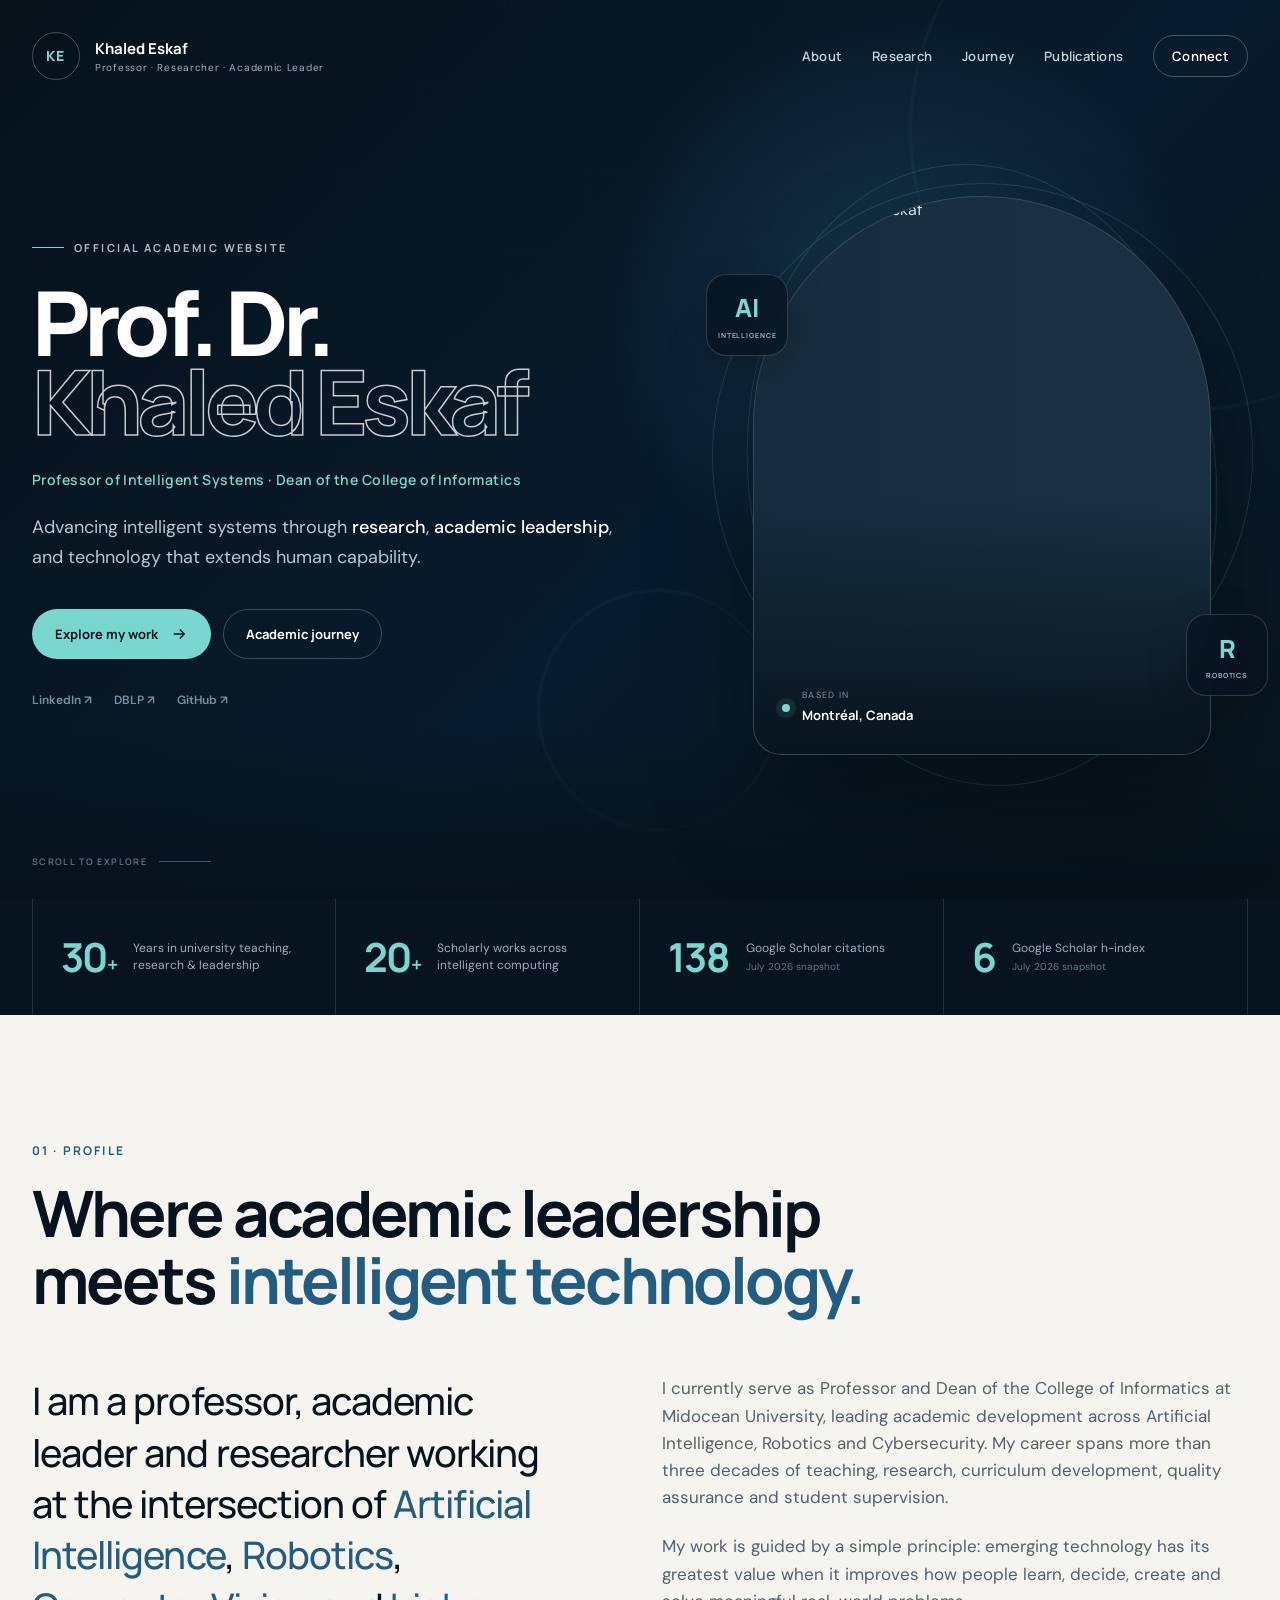
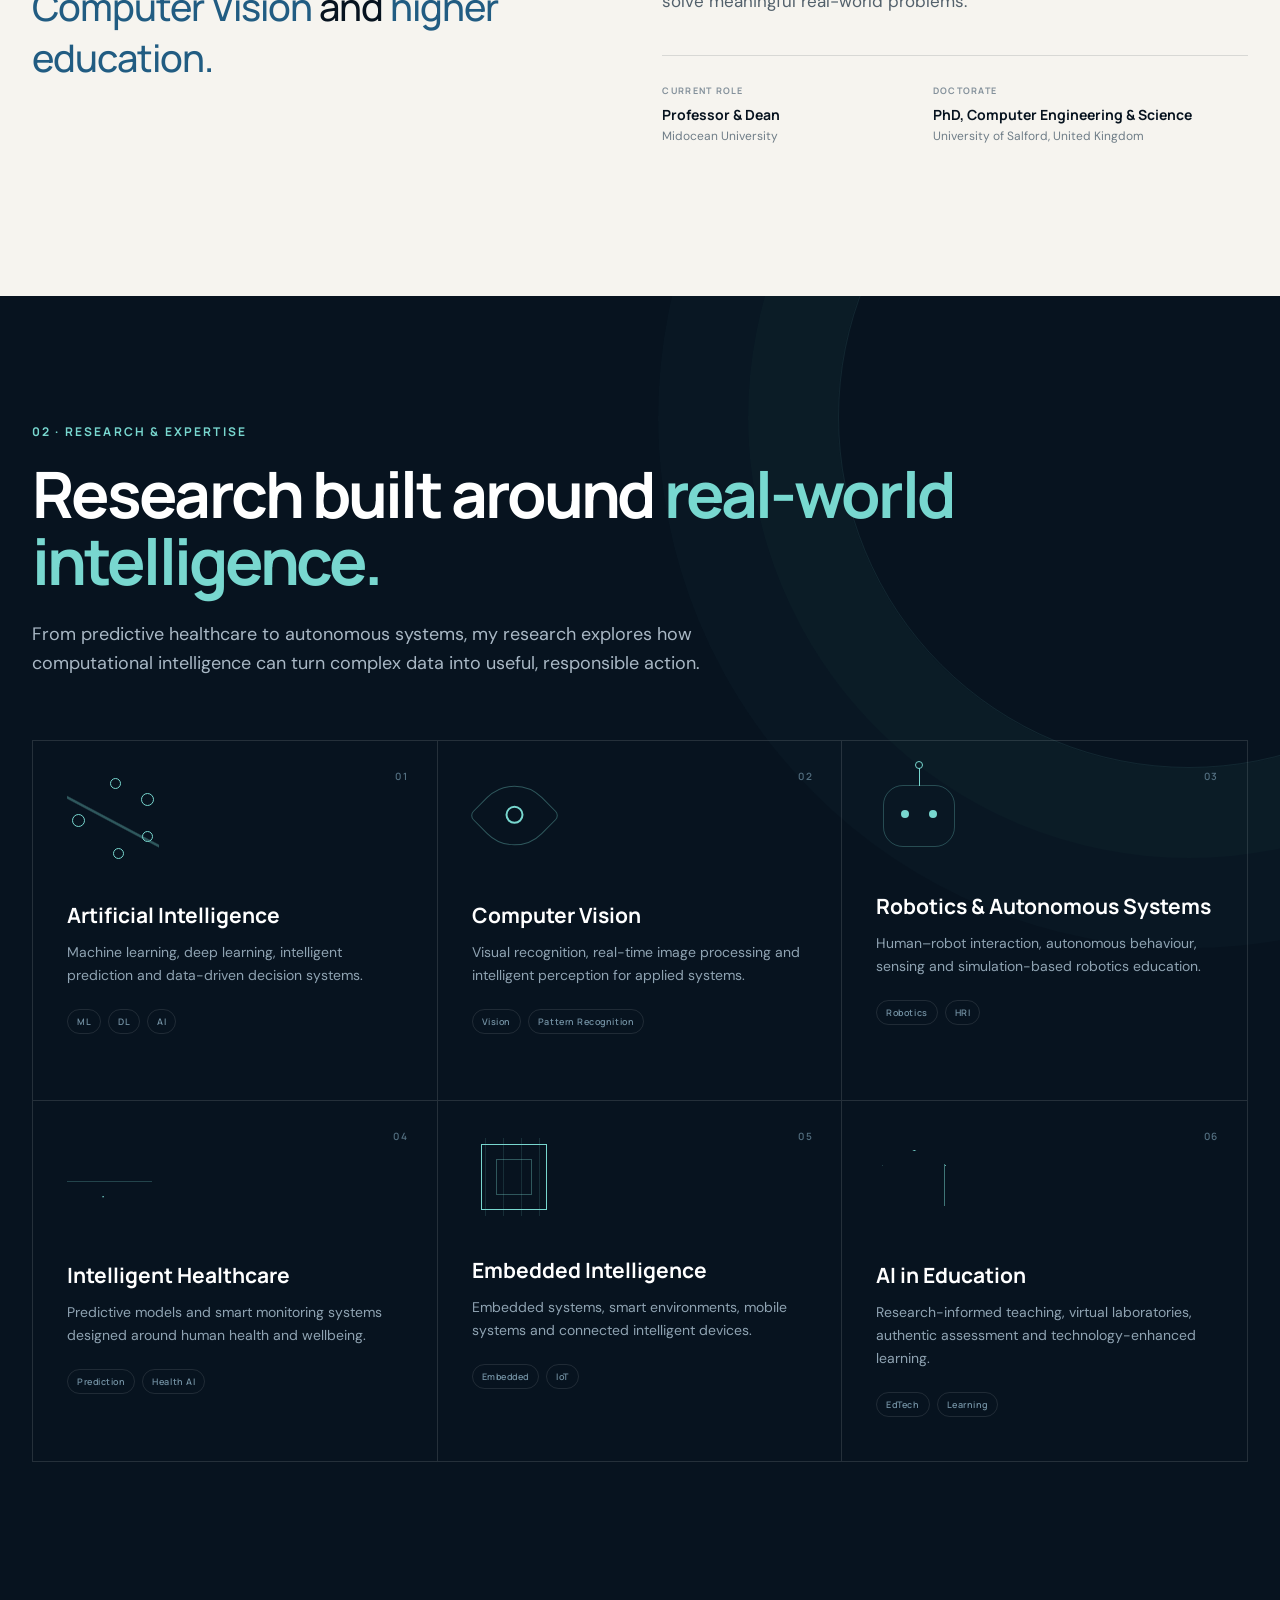
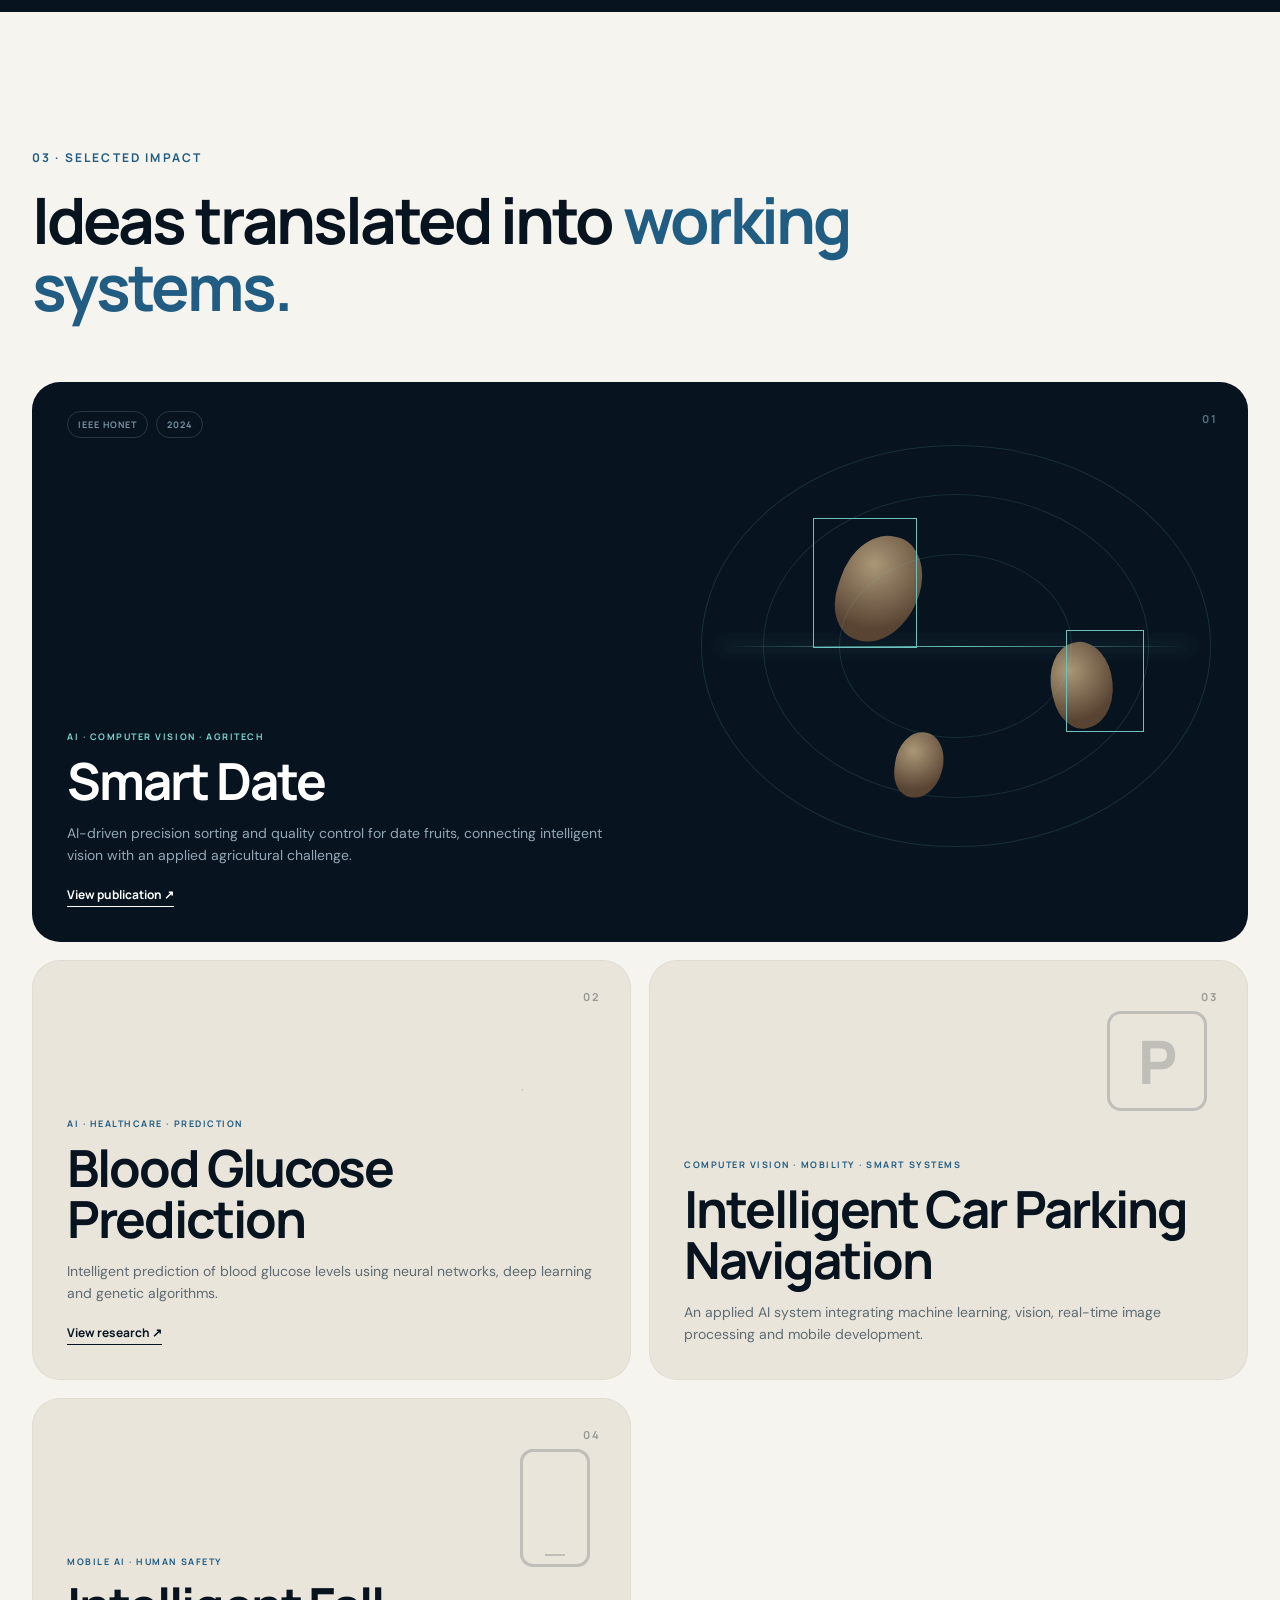
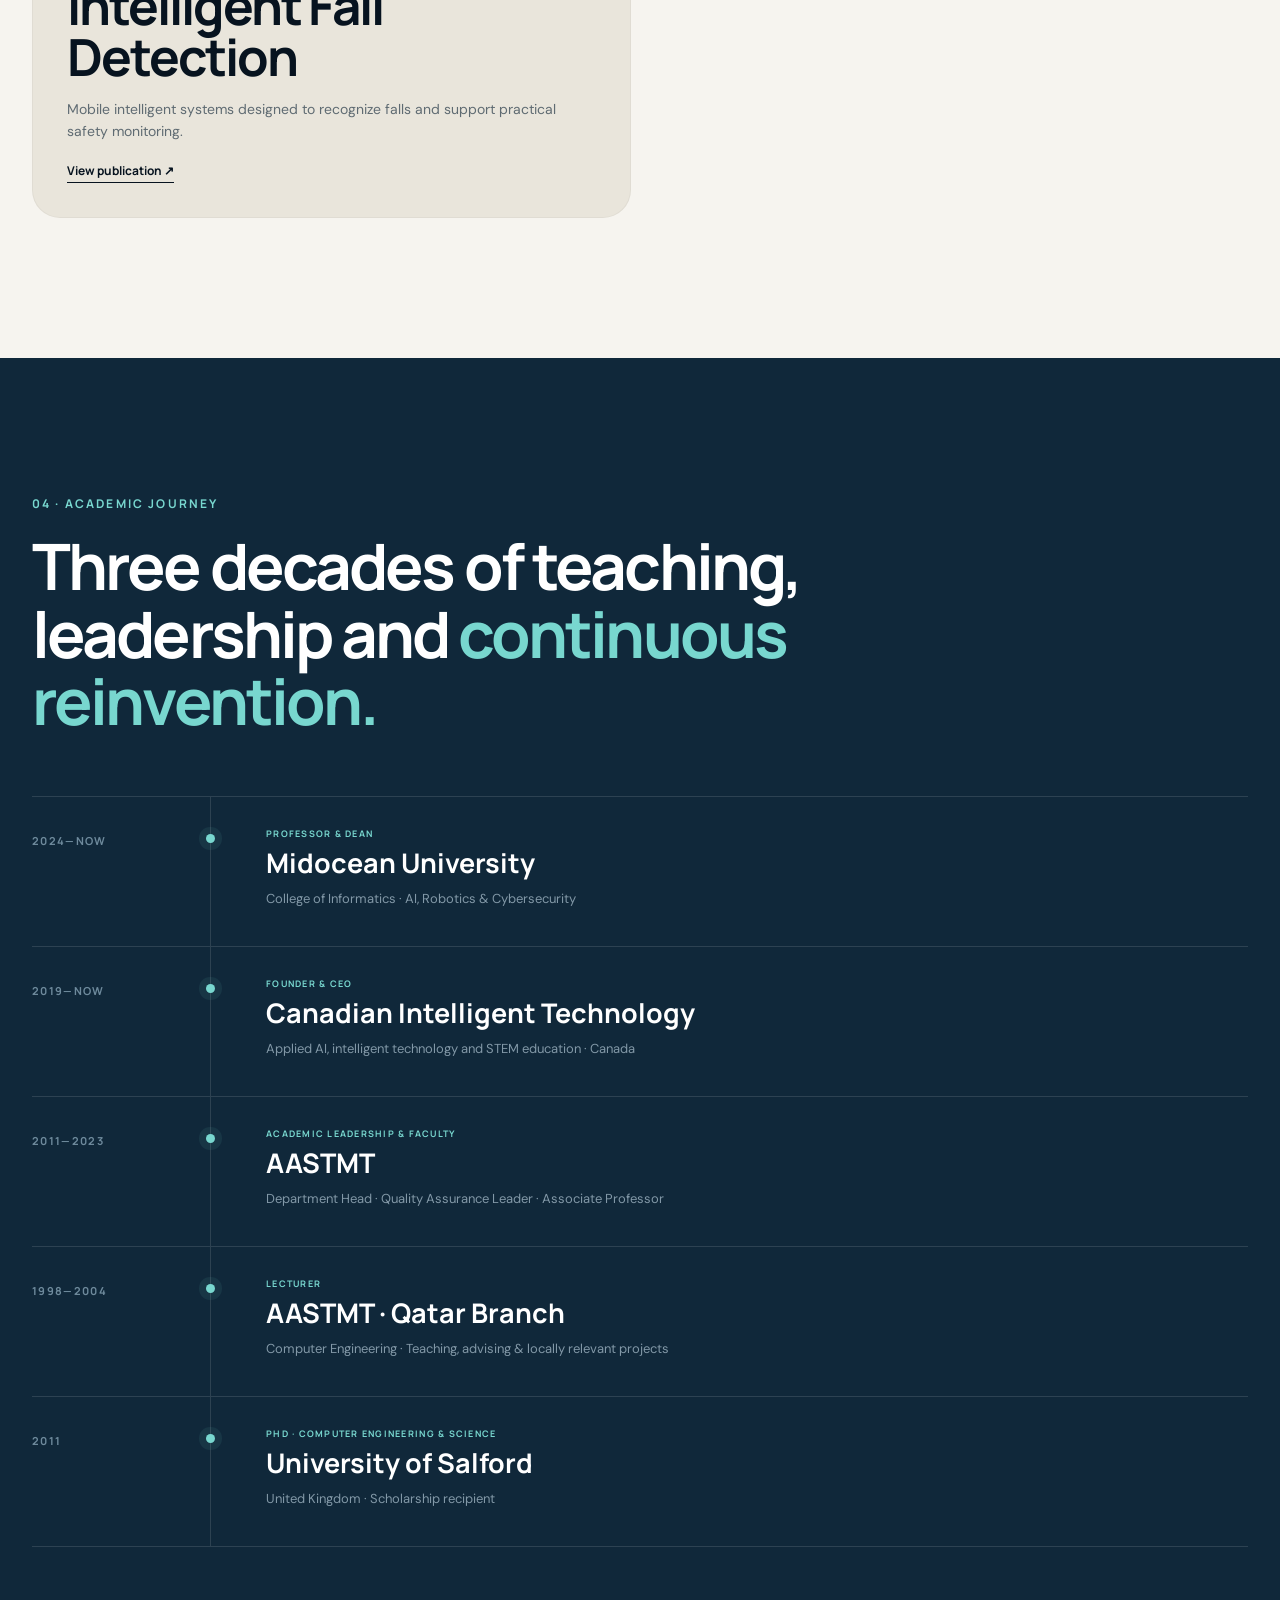
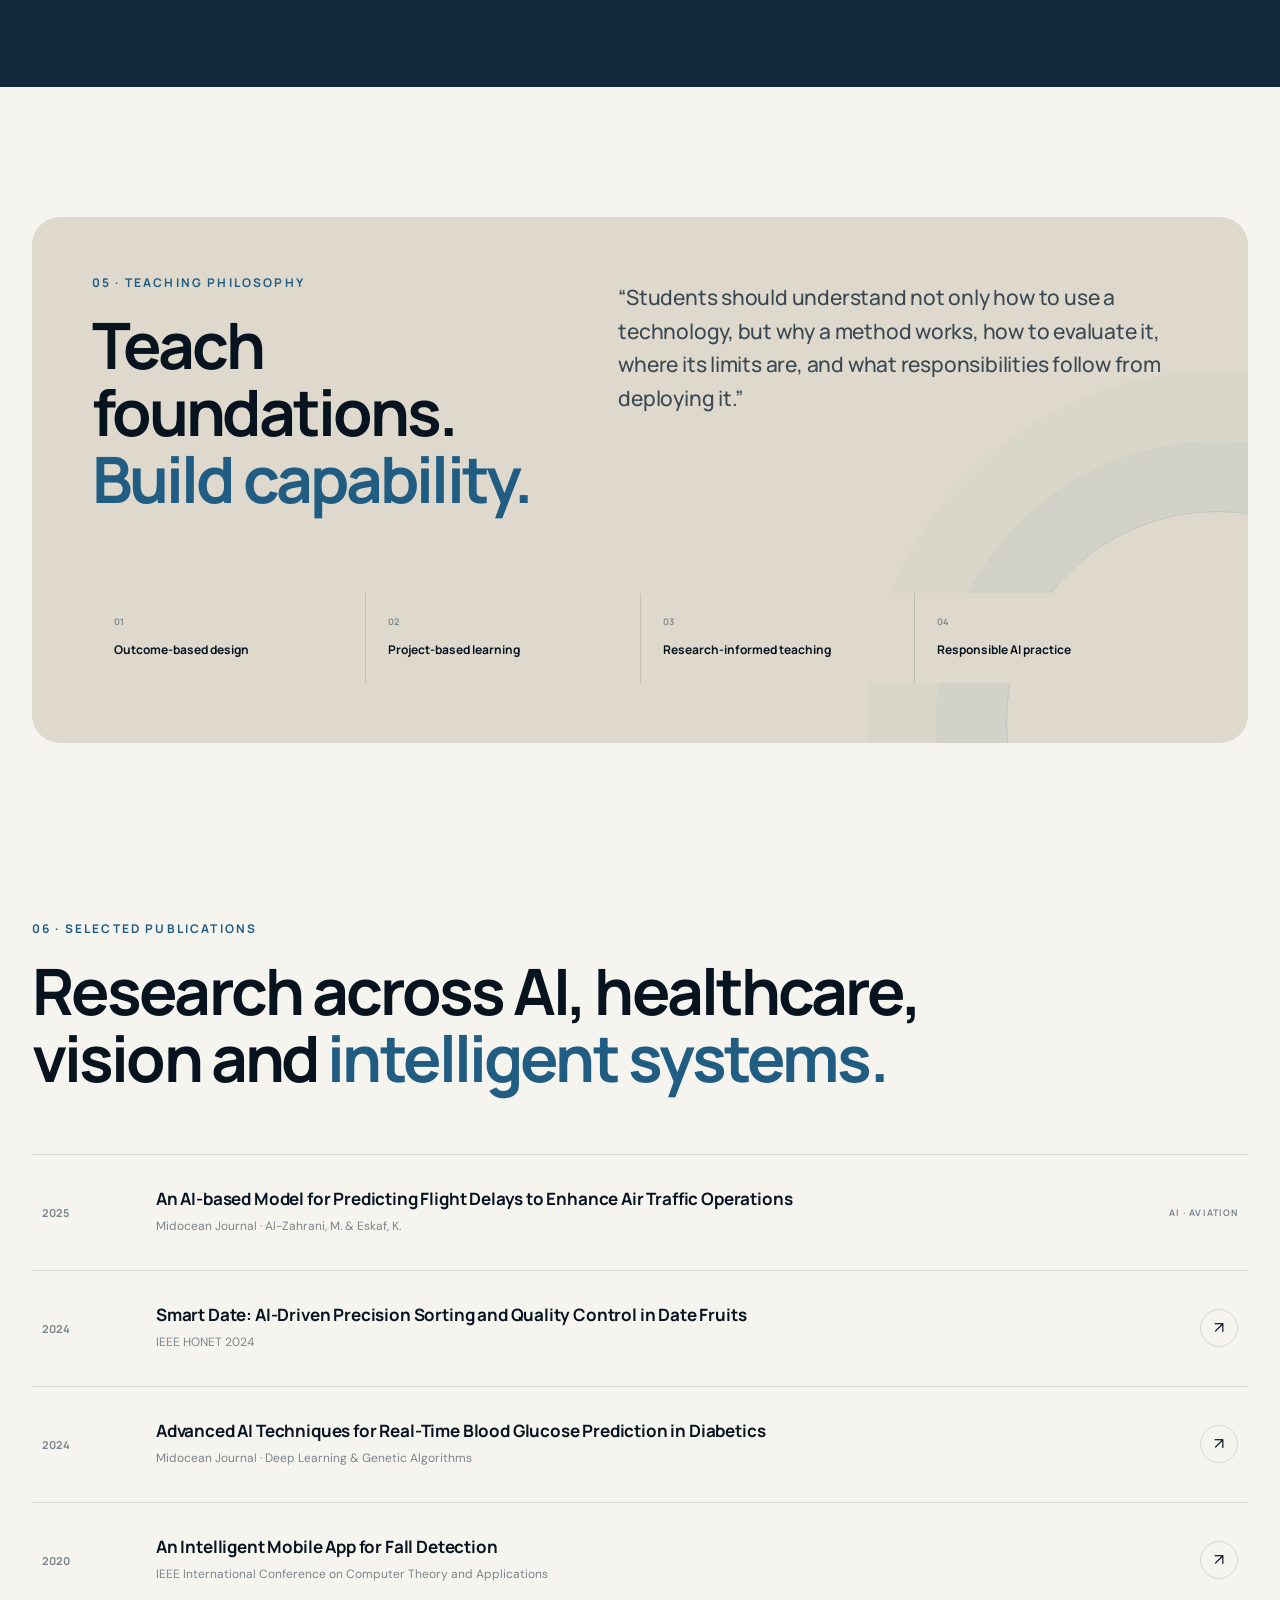
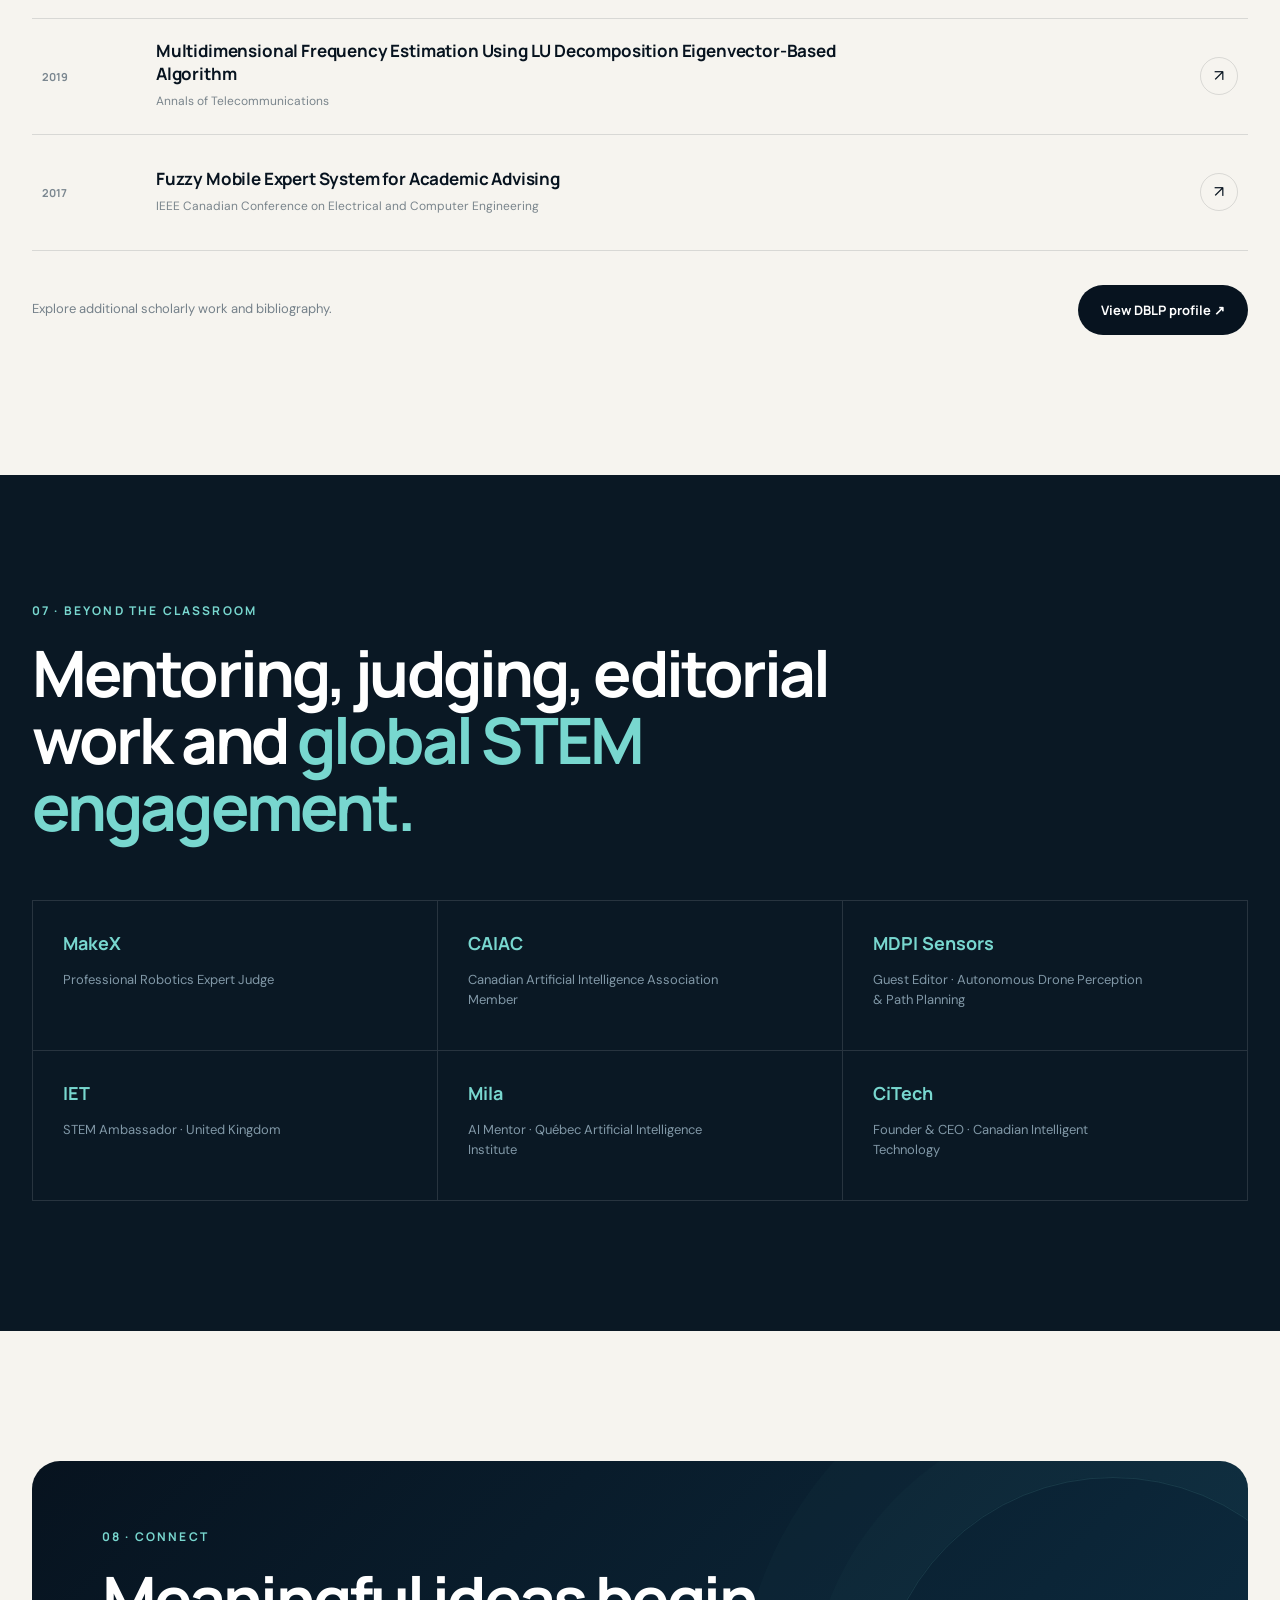
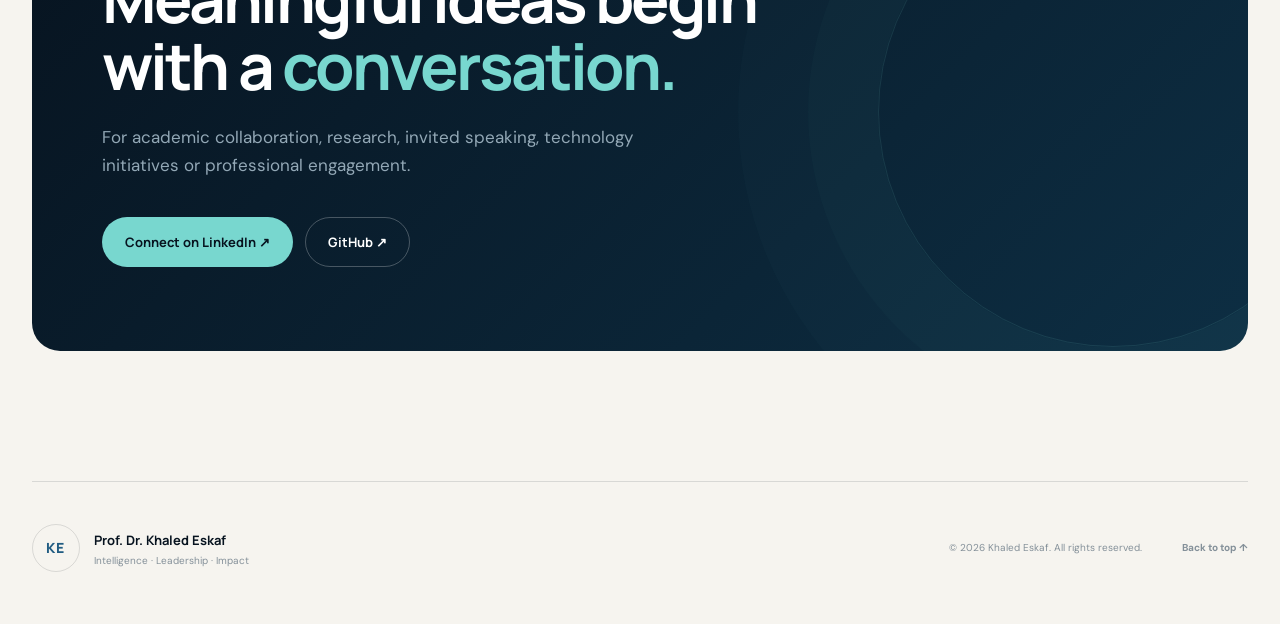
==== index.html @ 49b615a5 "Add files via upload" ====
<!DOCTYPE html>
<html lang="en">
<head>
  <meta charset="UTF-8" />
  <meta name="viewport" content="width=device-width, initial-scale=1.0" />
  <meta name="theme-color" content="#07131f" />
  <meta name="description" content="Official academic website of Prof. Dr. Khaled Eskaf — Professor, Dean, researcher and academic leader in Artificial Intelligence, Robotics and Intelligent Systems." />
  <meta name="keywords" content="Khaled Eskaf, Artificial Intelligence, Robotics, Intelligent Systems, Academic Leadership, Computer Vision, Machine Learning, Midocean University" />
  <meta name="author" content="Prof. Dr. Khaled Eskaf" />

  <meta property="og:title" content="Prof. Dr. Khaled Eskaf | Academic Leadership, AI & Intelligent Systems" />
  <meta property="og:description" content="Professor, Dean and researcher advancing AI, robotics, intelligent systems and technology-enhanced education." />
  <meta property="og:type" content="website" />
  <meta property="og:image" content="https://khaledeskaf.github.io/assets/khaled-eskaf.jpg" />

  <title>Prof. Dr. Khaled Eskaf | AI, Robotics & Academic Leadership</title>

  <link rel="preconnect" href="https://fonts.googleapis.com">
  <link rel="preconnect" href="https://fonts.gstatic.com" crossorigin>
  <link href="https://fonts.googleapis.com/css2?family=DM+Sans:wght@400;500;600;700&family=Manrope:wght@400;500;600;700;800&display=swap" rel="stylesheet">
  <link rel="stylesheet" href="styles.css" />

  <script type="application/ld+json">
  {
    "@context": "https://schema.org",
    "@type": "Person",
    "name": "Khaled Eskaf",
    "honorificPrefix": "Prof. Dr.",
    "jobTitle": "Professor and Dean of the College of Informatics",
    "worksFor": {
      "@type": "CollegeOrUniversity",
      "name": "Midocean University"
    },
    "alumniOf": [
      {"@type":"CollegeOrUniversity","name":"University of Salford"},
      {"@type":"CollegeOrUniversity","name":"Arab Academy for Science, Technology and Maritime Transport"}
    ],
    "knowsAbout": [
      "Artificial Intelligence",
      "Machine Learning",
      "Robotics",
      "Intelligent Systems",
      "Computer Vision",
      "Embedded Systems",
      "Academic Leadership"
    ],
    "sameAs": [
      "https://ca.linkedin.com/in/keskaf",
      "https://github.com/khaledeskaf",
      "https://dblp.org/pid/298/9044"
    ]
  }
  </script>
</head>
<body>
  <div class="cursor-glow" id="cursorGlow" aria-hidden="true"></div>

  <header class="site-header" id="top">
    <a href="#top" class="brand" aria-label="Khaled Eskaf home">
      <span class="brand-mark">KE</span>
      <span class="brand-copy">
        <strong>Khaled Eskaf</strong>
        <small>Professor · Researcher · Academic Leader</small>
      </span>
    </a>

    <nav class="desktop-nav" aria-label="Primary navigation">
      <a href="#about">About</a>
      <a href="#research">Research</a>
      <a href="#journey">Journey</a>
      <a href="#publications">Publications</a>
      <a href="#contact" class="nav-cta">Connect</a>
    </nav>

    <button class="menu-toggle" id="menuToggle" aria-label="Open menu" aria-expanded="false">
      <span></span><span></span>
    </button>
  </header>

  <div class="mobile-menu" id="mobileMenu">
    <a href="#about">About</a>
    <a href="#research">Research</a>
    <a href="#journey">Journey</a>
    <a href="#publications">Publications</a>
    <a href="#contact">Connect</a>
  </div>

  <main>
    <section class="hero">
      <div class="hero-grid" aria-hidden="true"></div>
      <div class="orb orb-one" aria-hidden="true"></div>
      <div class="orb orb-two" aria-hidden="true"></div>

      <div class="hero-copy reveal">
        <p class="eyebrow"><span></span> OFFICIAL ACADEMIC WEBSITE</p>
        <h1>
          Prof. Dr.<br>
          <span>Khaled Eskaf</span>
        </h1>
        <p class="hero-role">Professor of Intelligent Systems · Dean of the College of Informatics</p>
        <p class="hero-statement">
          Advancing intelligent systems through <strong>research</strong>,
          <strong>academic leadership</strong>, and technology that extends
          human capability.
        </p>

        <div class="hero-actions">
          <a class="button button-primary" href="#research">
            Explore my work
            <svg viewBox="0 0 24 24" aria-hidden="true"><path d="M5 12h14M13 6l6 6-6 6"/></svg>
          </a>
          <a class="button button-ghost" href="#journey">Academic journey</a>
        </div>

        <div class="hero-links">
          <a href="https://ca.linkedin.com/in/keskaf" target="_blank" rel="noreferrer">LinkedIn ↗</a>
          <a href="https://dblp.org/pid/298/9044" target="_blank" rel="noreferrer">DBLP ↗</a>
          <a href="https://github.com/khaledeskaf" target="_blank" rel="noreferrer">GitHub ↗</a>
        </div>
      </div>

      <div class="hero-visual reveal">
        <div class="portrait-shell">
          <div class="portrait-ring portrait-ring-a"></div>
          <div class="portrait-ring portrait-ring-b"></div>
          <div class="portrait-card">
            <img
              src="assets/khaled-eskaf.jpg"
              alt="Prof. Dr. Khaled Eskaf"
              class="portrait"
            />
            <div class="portrait-shade"></div>
            <div class="portrait-label">
              <span class="status-dot"></span>
              <div>
                <small>BASED IN</small>
                <strong>Montréal, Canada</strong>
              </div>
            </div>
          </div>

          <div class="floating-chip chip-ai">
            <span>AI</span>
            <small>INTELLIGENCE</small>
          </div>
          <div class="floating-chip chip-robotics">
            <span>R</span>
            <small>ROBOTICS</small>
          </div>
        </div>
      </div>

      <div class="scroll-cue" aria-hidden="true">
        <span>SCROLL TO EXPLORE</span>
        <i></i>
      </div>
    </section>

    <section class="metrics section-shell">
      <article class="metric reveal">
        <strong>30<span>+</span></strong>
        <p>Years in university teaching, research & leadership</p>
      </article>
      <article class="metric reveal">
        <strong>20<span>+</span></strong>
        <p>Scholarly works across intelligent computing</p>
      </article>
      <article class="metric reveal">
        <strong>138</strong>
        <p>Google Scholar citations <small>July 2026 snapshot</small></p>
      </article>
      <article class="metric reveal">
        <strong>6</strong>
        <p>Google Scholar h-index <small>July 2026 snapshot</small></p>
      </article>
    </section>

    <section class="about section-shell" id="about">
      <div class="section-heading reveal">
        <p class="section-kicker">01 · PROFILE</p>
        <h2>Where academic leadership meets <em>intelligent technology.</em></h2>
      </div>

      <div class="about-layout">
        <div class="about-lead reveal">
          <p class="large-copy">
            I am a professor, academic leader and researcher working at the intersection of
            <span>Artificial Intelligence</span>, <span>Robotics</span>,
            <span>Computer Vision</span> and <span>higher education.</span>
          </p>
        </div>

        <div class="about-body reveal">
          <p>
            I currently serve as Professor and Dean of the College of Informatics at
            Midocean University, leading academic development across Artificial Intelligence,
            Robotics and Cybersecurity. My career spans more than three decades of teaching,
            research, curriculum development, quality assurance and student supervision.
          </p>
          <p>
            My work is guided by a simple principle: emerging technology has its greatest
            value when it improves how people learn, decide, create and solve meaningful
            real-world problems.
          </p>

          <div class="credential-row">
            <div>
              <small>CURRENT ROLE</small>
              <strong>Professor & Dean</strong>
              <span>Midocean University</span>
            </div>
            <div>
              <small>DOCTORATE</small>
              <strong>PhD, Computer Engineering & Science</strong>
              <span>University of Salford, United Kingdom</span>
            </div>
          </div>
        </div>
      </div>
    </section>

    <section class="research" id="research">
      <div class="section-shell">
        <div class="section-heading light reveal">
          <p class="section-kicker">02 · RESEARCH & EXPERTISE</p>
          <h2>Research built around <em>real-world intelligence.</em></h2>
          <p class="heading-description">
            From predictive healthcare to autonomous systems, my research explores how
            computational intelligence can turn complex data into useful, responsible action.
          </p>
        </div>

        <div class="expertise-grid">
          <article class="expertise-card reveal">
            <span class="card-index">01</span>
            <div class="tech-icon nodes-icon" aria-hidden="true"><i></i><i></i><i></i></div>
            <h3>Artificial Intelligence</h3>
            <p>Machine learning, deep learning, intelligent prediction and data-driven decision systems.</p>
            <div class="tag-row"><span>ML</span><span>DL</span><span>AI</span></div>
          </article>

          <article class="expertise-card reveal">
            <span class="card-index">02</span>
            <div class="tech-icon eye-icon" aria-hidden="true"><i></i></div>
            <h3>Computer Vision</h3>
            <p>Visual recognition, real-time image processing and intelligent perception for applied systems.</p>
            <div class="tag-row"><span>Vision</span><span>Pattern Recognition</span></div>
          </article>

          <article class="expertise-card reveal">
            <span class="card-index">03</span>
            <div class="tech-icon bot-icon" aria-hidden="true"><i></i><i></i></div>
            <h3>Robotics & Autonomous Systems</h3>
            <p>Human–robot interaction, autonomous behaviour, sensing and simulation-based robotics education.</p>
            <div class="tag-row"><span>Robotics</span><span>HRI</span></div>
          </article>

          <article class="expertise-card reveal">
            <span class="card-index">04</span>
            <div class="tech-icon pulse-icon" aria-hidden="true"><i></i></div>
            <h3>Intelligent Healthcare</h3>
            <p>Predictive models and smart monitoring systems designed around human health and wellbeing.</p>
            <div class="tag-row"><span>Prediction</span><span>Health AI</span></div>
          </article>

          <article class="expertise-card reveal">
            <span class="card-index">05</span>
            <div class="tech-icon chip-icon" aria-hidden="true"><i></i></div>
            <h3>Embedded Intelligence</h3>
            <p>Embedded systems, smart environments, mobile systems and connected intelligent devices.</p>
            <div class="tag-row"><span>Embedded</span><span>IoT</span></div>
          </article>

          <article class="expertise-card reveal">
            <span class="card-index">06</span>
            <div class="tech-icon cap-icon" aria-hidden="true"><i></i></div>
            <h3>AI in Education</h3>
            <p>Research-informed teaching, virtual laboratories, authentic assessment and technology-enhanced learning.</p>
            <div class="tag-row"><span>EdTech</span><span>Learning</span></div>
          </article>
        </div>
      </div>
    </section>

    <section class="selected-work section-shell">
      <div class="section-heading reveal">
        <p class="section-kicker">03 · SELECTED IMPACT</p>
        <h2>Ideas translated into <em>working systems.</em></h2>
      </div>

      <div class="project-stack">
        <article class="project project-featured reveal">
          <div class="project-meta">
            <span>IEEE HONET</span><span>2024</span>
          </div>
          <div class="project-number">01</div>
          <div class="project-copy">
            <p class="project-type">AI · COMPUTER VISION · AGRITECH</p>
            <h3>Smart Date</h3>
            <p>AI-driven precision sorting and quality control for date fruits, connecting intelligent vision with an applied agricultural challenge.</p>
            <a href="https://doi.org/10.1109/HONET63146.2024.10822938" target="_blank" rel="noreferrer">View publication ↗</a>
          </div>
          <div class="project-visual date-visual" aria-hidden="true">
            <div class="scan-line"></div>
            <div class="fruit f1"></div><div class="fruit f2"></div><div class="fruit f3"></div>
            <div class="target t1"></div><div class="target t2"></div>
          </div>
        </article>

        <article class="project reveal">
          <div class="project-number">02</div>
          <div class="project-copy">
            <p class="project-type">AI · HEALTHCARE · PREDICTION</p>
            <h3>Blood Glucose Prediction</h3>
            <p>Intelligent prediction of blood glucose levels using neural networks, deep learning and genetic algorithms.</p>
            <a href="https://doi.org/10.71335/5y36na30" target="_blank" rel="noreferrer">View research ↗</a>
          </div>
          <div class="project-line-art heartbeat" aria-hidden="true"></div>
        </article>

        <article class="project reveal">
          <div class="project-number">03</div>
          <div class="project-copy">
            <p class="project-type">COMPUTER VISION · MOBILITY · SMART SYSTEMS</p>
            <h3>Intelligent Car Parking Navigation</h3>
            <p>An applied AI system integrating machine learning, vision, real-time image processing and mobile development.</p>
          </div>
          <div class="project-line-art parking" aria-hidden="true">P</div>
        </article>

        <article class="project reveal">
          <div class="project-number">04</div>
          <div class="project-copy">
            <p class="project-type">MOBILE AI · HUMAN SAFETY</p>
            <h3>Intelligent Fall Detection</h3>
            <p>Mobile intelligent systems designed to recognize falls and support practical safety monitoring.</p>
            <a href="https://doi.org/10.1109/ICCTA52020.2020.9477681" target="_blank" rel="noreferrer">View publication ↗</a>
          </div>
          <div class="project-line-art mobile" aria-hidden="true"></div>
        </article>
      </div>
    </section>

    <section class="journey" id="journey">
      <div class="section-shell">
        <div class="section-heading light reveal">
          <p class="section-kicker">04 · ACADEMIC JOURNEY</p>
          <h2>Three decades of teaching, leadership and <em>continuous reinvention.</em></h2>
        </div>

        <div class="timeline">
          <article class="timeline-item reveal">
            <div class="timeline-year">2024—NOW</div>
            <div class="timeline-line"><i></i></div>
            <div class="timeline-content">
              <p>PROFESSOR & DEAN</p>
              <h3>Midocean University</h3>
              <span>College of Informatics · AI, Robotics & Cybersecurity</span>
            </div>
          </article>

          <article class="timeline-item reveal">
            <div class="timeline-year">2019—NOW</div>
            <div class="timeline-line"><i></i></div>
            <div class="timeline-content">
              <p>FOUNDER & CEO</p>
              <h3>Canadian Intelligent Technology</h3>
              <span>Applied AI, intelligent technology and STEM education · Canada</span>
            </div>
          </article>

          <article class="timeline-item reveal">
            <div class="timeline-year">2011—2023</div>
            <div class="timeline-line"><i></i></div>
            <div class="timeline-content">
              <p>ACADEMIC LEADERSHIP & FACULTY</p>
              <h3>AASTMT</h3>
              <span>Department Head · Quality Assurance Leader · Associate Professor</span>
            </div>
          </article>

          <article class="timeline-item reveal">
            <div class="timeline-year">1998—2004</div>
            <div class="timeline-line"><i></i></div>
            <div class="timeline-content">
              <p>LECTURER</p>
              <h3>AASTMT · Qatar Branch</h3>
              <span>Computer Engineering · Teaching, advising & locally relevant projects</span>
            </div>
          </article>

          <article class="timeline-item reveal">
            <div class="timeline-year">2011</div>
            <div class="timeline-line"><i></i></div>
            <div class="timeline-content">
              <p>PHD · COMPUTER ENGINEERING & SCIENCE</p>
              <h3>University of Salford</h3>
              <span>United Kingdom · Scholarship recipient</span>
            </div>
          </article>
        </div>
      </div>
    </section>

    <section class="teaching section-shell">
      <div class="teaching-card reveal">
        <div>
          <p class="section-kicker">05 · TEACHING PHILOSOPHY</p>
          <h2>Teach foundations.<br><em>Build capability.</em></h2>
        </div>
        <blockquote>
          “Students should understand not only how to use a technology, but why
          a method works, how to evaluate it, where its limits are, and what
          responsibilities follow from deploying it.”
        </blockquote>
        <div class="teaching-pillars">
          <div><span>01</span><strong>Outcome-based design</strong></div>
          <div><span>02</span><strong>Project-based learning</strong></div>
          <div><span>03</span><strong>Research-informed teaching</strong></div>
          <div><span>04</span><strong>Responsible AI practice</strong></div>
        </div>
      </div>
    </section>

    <section class="publications section-shell" id="publications">
      <div class="section-heading reveal">
        <p class="section-kicker">06 · SELECTED PUBLICATIONS</p>
        <h2>Research across AI, healthcare, vision and <em>intelligent systems.</em></h2>
      </div>

      <div class="publication-list">
        <article class="publication reveal">
          <span class="pub-year">2025</span>
          <div>
            <h3>An AI-based Model for Predicting Flight Delays to Enhance Air Traffic Operations</h3>
            <p>Midocean Journal · Al-Zahrani, M. & Eskaf, K.</p>
          </div>
          <span class="pub-type">AI · AVIATION</span>
        </article>

        <article class="publication reveal">
          <span class="pub-year">2024</span>
          <div>
            <h3>Smart Date: AI-Driven Precision Sorting and Quality Control in Date Fruits</h3>
            <p>IEEE HONET 2024</p>
          </div>
          <a class="pub-link" href="https://doi.org/10.1109/HONET63146.2024.10822938" target="_blank" rel="noreferrer" aria-label="Open publication">↗</a>
        </article>

        <article class="publication reveal">
          <span class="pub-year">2024</span>
          <div>
            <h3>Advanced AI Techniques for Real-Time Blood Glucose Prediction in Diabetics</h3>
            <p>Midocean Journal · Deep Learning & Genetic Algorithms</p>
          </div>
          <a class="pub-link" href="https://doi.org/10.71335/5y36na30" target="_blank" rel="noreferrer" aria-label="Open publication">↗</a>
        </article>

        <article class="publication reveal">
          <span class="pub-year">2020</span>
          <div>
            <h3>An Intelligent Mobile App for Fall Detection</h3>
            <p>IEEE International Conference on Computer Theory and Applications</p>
          </div>
          <a class="pub-link" href="https://doi.org/10.1109/ICCTA52020.2020.9477681" target="_blank" rel="noreferrer" aria-label="Open publication">↗</a>
        </article>

        <article class="publication reveal">
          <span class="pub-year">2019</span>
          <div>
            <h3>Multidimensional Frequency Estimation Using LU Decomposition Eigenvector-Based Algorithm</h3>
            <p>Annals of Telecommunications</p>
          </div>
          <a class="pub-link" href="https://doi.org/10.1007/s12243-019-00723-9" target="_blank" rel="noreferrer" aria-label="Open publication">↗</a>
        </article>

        <article class="publication reveal">
          <span class="pub-year">2017</span>
          <div>
            <h3>Fuzzy Mobile Expert System for Academic Advising</h3>
            <p>IEEE Canadian Conference on Electrical and Computer Engineering</p>
          </div>
          <a class="pub-link" href="https://doi.org/10.1109/CCECE.2017.7946846" target="_blank" rel="noreferrer" aria-label="Open publication">↗</a>
        </article>
      </div>

      <div class="publications-footer reveal">
        <p>Explore additional scholarly work and bibliography.</p>
        <div>
          <a class="button button-dark" href="https://dblp.org/pid/298/9044" target="_blank" rel="noreferrer">View DBLP profile ↗</a>
        </div>
      </div>
    </section>

    <section class="service">
      <div class="section-shell">
        <div class="service-head reveal">
          <p class="section-kicker">07 · BEYOND THE CLASSROOM</p>
          <h2>Mentoring, judging, editorial work and <em>global STEM engagement.</em></h2>
        </div>

        <div class="service-grid">
          <div class="service-item reveal"><span>MakeX</span><p>Professional Robotics Expert Judge</p></div>
          <div class="service-item reveal"><span>CAIAC</span><p>Canadian Artificial Intelligence Association Member</p></div>
          <div class="service-item reveal"><span>MDPI Sensors</span><p>Guest Editor · Autonomous Drone Perception & Path Planning</p></div>
          <div class="service-item reveal"><span>IET</span><p>STEM Ambassador · United Kingdom</p></div>
          <div class="service-item reveal"><span>Mila</span><p>AI Mentor · Québec Artificial Intelligence Institute</p></div>
          <div class="service-item reveal"><span>CiTech</span><p>Founder & CEO · Canadian Intelligent Technology</p></div>
        </div>
      </div>
    </section>

    <section class="contact section-shell" id="contact">
      <div class="contact-card reveal">
        <div class="contact-orb" aria-hidden="true"></div>
        <p class="section-kicker">08 · CONNECT</p>
        <h2>Meaningful ideas begin<br>with a <em>conversation.</em></h2>
        <p>
          For academic collaboration, research, invited speaking, technology
          initiatives or professional engagement.
        </p>

        <div class="contact-actions">
          <a class="button button-primary" href="https://ca.linkedin.com/in/keskaf" target="_blank" rel="noreferrer">Connect on LinkedIn ↗</a>
          <a class="button button-outline-light" href="https://github.com/khaledeskaf" target="_blank" rel="noreferrer">GitHub ↗</a>
        </div>
      </div>
    </section>
  </main>

  <footer class="footer section-shell">
    <div class="footer-brand">
      <span class="brand-mark">KE</span>
      <div>
        <strong>Prof. Dr. Khaled Eskaf</strong>
        <p>Intelligence · Leadership · Impact</p>
      </div>
    </div>
    <p class="copyright">© <span id="year"></span> Khaled Eskaf. All rights reserved.</p>
    <a href="#top" class="back-top">Back to top ↑</a>
  </footer>

  <script src="script.js"></script>
</body>
</html>
---- styles.css ----
:root{
  --ink:#07131f;
  --ink-2:#0c1c2a;
  --navy:#0b2237;
  --blue:#215c82;
  --aqua:#78d7cf;
  --gold:#d1ae6b;
  --paper:#f6f4ef;
  --paper-2:#ebe8df;
  --white:#ffffff;
  --muted:#71808d;
  --line:rgba(7,19,31,.12);
  --line-dark:rgba(255,255,255,.12);
  --max:1240px;
  --radius:28px;
}

*{box-sizing:border-box;margin:0;padding:0}
html{scroll-behavior:smooth}
body{
  background:var(--paper);
  color:var(--ink);
  font-family:"DM Sans",system-ui,-apple-system,Segoe UI,sans-serif;
  line-height:1.6;
  overflow-x:hidden;
}
::selection{background:var(--aqua);color:var(--ink)}
a{color:inherit;text-decoration:none}
img{display:block;max-width:100%}

.cursor-glow{
  width:420px;height:420px;position:fixed;z-index:-1;pointer-events:none;
  background:radial-gradient(circle,rgba(120,215,207,.12),transparent 66%);
  transform:translate(-50%,-50%);left:50%;top:25%;filter:blur(10px);
}

.section-shell{width:min(calc(100% - 64px),var(--max));margin-inline:auto}
.section-kicker{
  font:700 12px/1 "Manrope",sans-serif;letter-spacing:.18em;
  color:var(--blue);margin-bottom:22px;
}
.section-heading{max-width:930px;margin-bottom:62px}
.section-heading h2,.teaching-card h2,.contact-card h2,.service-head h2{
  font:700 clamp(38px,5vw,68px)/1.05 "Manrope",sans-serif;
  letter-spacing:-.045em;
}
.section-heading h2 em,.teaching-card h2 em,.contact-card h2 em,.service-head h2 em{
  font-style:normal;color:var(--blue)
}
.section-heading.light h2,.service-head h2{color:var(--white)}
.section-heading.light h2 em,.service-head h2 em{color:var(--aqua)}
.section-heading.light .section-kicker,.service .section-kicker{color:var(--aqua)}
.heading-description{color:#a9b8c5;max-width:680px;font-size:18px;margin-top:26px}

.site-header{
  position:absolute;z-index:100;top:0;left:0;width:100%;
  height:112px;padding:0 max(32px,calc((100vw - var(--max))/2));
  display:flex;align-items:center;justify-content:space-between;color:#fff;
}
.brand{display:flex;align-items:center;gap:15px}
.brand-mark{
  width:48px;height:48px;border:1px solid rgba(255,255,255,.25);
  display:grid;place-items:center;border-radius:50%;
  font:800 14px/1 "Manrope";letter-spacing:.08em;color:var(--aqua);
}
.brand-copy{display:flex;flex-direction:column;line-height:1.25}
.brand-copy strong{font:700 15px "Manrope"}
.brand-copy small{font-size:10px;color:#9fb0bf;letter-spacing:.07em;margin-top:3px}
.desktop-nav{display:flex;align-items:center;gap:30px;font:600 13px "Manrope";letter-spacing:.02em}
.desktop-nav>a:not(.nav-cta){color:#c6d0d9;transition:.25s}
.desktop-nav>a:not(.nav-cta):hover{color:#fff}
.nav-cta{
  padding:11px 18px;border:1px solid rgba(255,255,255,.26);border-radius:99px;
  transition:.25s;
}
.nav-cta:hover{background:#fff;color:var(--ink)}
.menu-toggle{display:none;background:none;border:0;width:42px;height:42px}
.menu-toggle span{display:block;width:24px;height:1px;background:#fff;margin:7px auto}
.mobile-menu{display:none}

.hero{
  min-height:900px;height:100vh;max-height:1040px;background:
  radial-gradient(circle at 70% 34%,rgba(61,126,159,.28),transparent 28%),
  linear-gradient(135deg,#06111a 0%,#081b2c 56%,#0a1720 100%);
  color:#fff;position:relative;overflow:hidden;
  display:grid;grid-template-columns:minmax(0,1.07fr) minmax(420px,.93fr);
  gap:72px;align-items:center;padding:130px max(32px,calc((100vw - var(--max))/2)) 80px;
}
.hero-grid{
  position:absolute;inset:0;opacity:.14;
  background-image:
    linear-gradient(rgba(255,255,255,.07) 1px,transparent 1px),
    linear-gradient(90deg,rgba(255,255,255,.07) 1px,transparent 1px);
  background-size:84px 84px;
  mask-image:linear-gradient(to right,transparent 5%,#000 45%,transparent 96%);
}
.hero:after{
  content:"";position:absolute;left:0;bottom:0;width:100%;height:170px;
  background:linear-gradient(to top,rgba(6,17,26,.96),transparent);
}
.orb{position:absolute;border-radius:50%;filter:blur(1px);border:1px solid rgba(120,215,207,.15)}
.orb-one{width:560px;height:560px;right:-190px;top:-150px}
.orb-two{width:240px;height:240px;left:42%;bottom:70px}
.hero-copy,.hero-visual{position:relative;z-index:2}
.eyebrow{font:700 11px "Manrope";letter-spacing:.22em;color:#a6bac9;display:flex;align-items:center;gap:10px;margin-bottom:28px}
.eyebrow span{display:inline-block;width:32px;height:1px;background:var(--aqua)}
.hero h1{
  font:800 clamp(62px,7vw,104px)/.88 "Manrope",sans-serif;
  letter-spacing:-.065em;max-width:760px;
}
.hero h1 span{
  color:transparent;-webkit-text-stroke:1.5px rgba(255,255,255,.78);
}
.hero-role{
  color:var(--aqua);font:600 14px/1.5 "Manrope";letter-spacing:.03em;
  margin-top:28px;max-width:620px;
}
.hero-statement{
  color:#b9c6d0;font-size:18px;line-height:1.7;max-width:670px;margin-top:22px;
}
.hero-statement strong{color:#fff;font-weight:500}
.hero-actions{display:flex;gap:12px;align-items:center;margin-top:36px}
.button{
  min-height:50px;padding:0 22px;border-radius:99px;display:inline-flex;
  align-items:center;justify-content:center;gap:12px;
  font:700 13px "Manrope";transition:.25s;border:1px solid transparent;
}
.button svg{width:18px;fill:none;stroke:currentColor;stroke-width:1.8}
.button-primary{background:var(--aqua);color:var(--ink)}
.button-primary:hover{transform:translateY(-2px);background:#9be7e0}
.button-ghost{color:#fff;border-color:rgba(255,255,255,.22)}
.button-ghost:hover,.button-outline-light:hover{border-color:#fff;background:rgba(255,255,255,.07)}
.button-dark{background:var(--ink);color:#fff}
.button-outline-light{border-color:rgba(255,255,255,.25);color:#fff}
.hero-links{display:flex;gap:22px;margin-top:32px;color:#7890a2;font-size:12px;font-weight:600}
.hero-links a{transition:.25s}.hero-links a:hover{color:var(--aqua)}

.hero-visual{display:flex;justify-content:center;align-items:center}
.portrait-shell{position:relative;width:min(100%,520px);aspect-ratio:4/5}
.portrait-card{
  position:absolute;inset:7% 6%;border-radius:260px 260px 32px 32px;
  overflow:hidden;background:#1a3142;border:1px solid rgba(255,255,255,.12);
  box-shadow:0 50px 100px rgba(0,0,0,.34);
}
.portrait{
  width:100%;height:100%;object-fit:cover;object-position:center;
  filter:saturate(.86) contrast(1.03);
}
.portrait-shade{
  position:absolute;inset:0;background:
  linear-gradient(to top,rgba(6,17,26,.9) 0%,rgba(6,17,26,.02) 46%),
  linear-gradient(to right,rgba(8,27,44,.18),transparent);
}
.portrait-label{
  position:absolute;left:28px;bottom:26px;right:28px;
  display:flex;gap:12px;align-items:center;
}
.portrait-label small{display:block;color:#7d92a0;font-size:9px;letter-spacing:.14em}
.portrait-label strong{font:700 13px "Manrope"}
.status-dot{width:8px;height:8px;background:var(--aqua);border-radius:50%;box-shadow:0 0 0 6px rgba(120,215,207,.1)}
.portrait-ring{position:absolute;border:1px solid rgba(120,215,207,.16);border-radius:50%}
.portrait-ring-a{width:104%;height:84%;left:-2%;top:5%;transform:rotate(8deg)}
.portrait-ring-b{width:90%;height:96%;left:5%;top:2%;transform:rotate(-7deg)}
.floating-chip{
  position:absolute;z-index:4;width:82px;height:82px;border:1px solid rgba(255,255,255,.16);
  background:rgba(7,19,31,.72);backdrop-filter:blur(10px);border-radius:20px;
  display:flex;align-items:center;justify-content:center;flex-direction:column;box-shadow:0 12px 40px rgba(0,0,0,.2);
}
.floating-chip span{font:800 25px "Manrope";color:var(--aqua)}
.floating-chip small{font:700 7px "Manrope";letter-spacing:.13em;color:#9fb0bf;margin-top:5px}
.chip-ai{top:19%;left:-3%}.chip-robotics{right:-5%;bottom:16%}
.scroll-cue{
  position:absolute;z-index:5;bottom:32px;left:max(32px,calc((100vw - var(--max))/2));
  display:flex;gap:12px;align-items:center;color:#607789;font:600 9px "Manrope";letter-spacing:.15em
}
.scroll-cue i{width:52px;height:1px;background:#405768}

.metrics{
  margin-top:-1px;background:var(--ink);color:#fff;display:grid;grid-template-columns:repeat(4,1fr);
  position:relative;z-index:4;width:100%;max-width:none;padding:0 max(32px,calc((100vw - var(--max))/2));
}
.metric{padding:38px 28px;border-right:1px solid var(--line-dark);display:flex;align-items:center;gap:17px}
.metric:first-child{border-left:1px solid var(--line-dark)}
.metric strong{font:700 40px/1 "Manrope";letter-spacing:-.04em;color:var(--aqua);white-space:nowrap}
.metric strong span{font-size:20px}
.metric p{color:#9baebb;font-size:12px;line-height:1.45}
.metric small{display:block;color:#607789;margin-top:3px}

.about{padding:130px 0 150px}
.about-layout{display:grid;grid-template-columns:.96fr 1.04fr;gap:90px}
.large-copy{font:500 clamp(25px,3vw,38px)/1.35 "Manrope";letter-spacing:-.025em}
.large-copy span{color:var(--blue)}
.about-body>p{font-size:17px;color:#53616c;margin-bottom:22px}
.credential-row{border-top:1px solid var(--line);margin-top:40px;padding-top:28px;display:grid;grid-template-columns:1fr 1.3fr;gap:28px}
.credential-row div{display:flex;flex-direction:column}
.credential-row small{font:700 9px "Manrope";letter-spacing:.14em;color:#84919b;margin-bottom:8px}
.credential-row strong{font:700 14px "Manrope"}
.credential-row span{font-size:12px;color:#6f7d87;margin-top:3px}

.research{background:var(--ink);padding:130px 0 150px;position:relative;overflow:hidden}
.research:before{
  content:"";position:absolute;width:700px;height:700px;right:-260px;top:-230px;border-radius:50%;
  border:1px solid rgba(120,215,207,.1);box-shadow:0 0 0 90px rgba(120,215,207,.02),0 0 0 180px rgba(120,215,207,.015)
}
.expertise-grid{display:grid;grid-template-columns:repeat(3,1fr);border:1px solid var(--line-dark)}
.expertise-card{
  min-height:360px;padding:34px;border-right:1px solid var(--line-dark);
  border-bottom:1px solid var(--line-dark);color:#fff;position:relative;transition:.3s;
}
.expertise-card:nth-child(3n){border-right:0}
.expertise-card:nth-child(n+4){border-bottom:0}
.expertise-card:hover{background:#0d2638;transform:translateY(-4px);z-index:2}
.card-index{font:600 10px "Manrope";letter-spacing:.16em;color:#536f80;position:absolute;right:28px;top:28px}
.tech-icon{height:92px;width:92px;margin-bottom:34px;position:relative}
.expertise-card h3{font:700 21px "Manrope";margin-bottom:12px}
.expertise-card p{color:#8fa3b2;font-size:14px;line-height:1.65}
.tag-row{display:flex;gap:7px;flex-wrap:wrap;margin-top:22px}
.tag-row span{border:1px solid rgba(255,255,255,.1);border-radius:99px;padding:5px 9px;font:600 9px "Manrope";letter-spacing:.06em;color:#7290a2}

.nodes-icon:before,.nodes-icon:after,.nodes-icon i{content:"";position:absolute;width:11px;height:11px;border:1px solid var(--aqua);border-radius:50%}
.nodes-icon:before{left:5px;top:39px}.nodes-icon:after{right:5px;top:18px}.nodes-icon i:nth-child(1){left:43px;top:3px}.nodes-icon i:nth-child(2){left:46px;bottom:8px}.nodes-icon i:nth-child(3){right:6px;bottom:25px}
.nodes-icon{background:linear-gradient(28deg,transparent 48%,rgba(120,215,207,.35) 49%,rgba(120,215,207,.35) 50%,transparent 51%)}
.eye-icon{border:1px solid rgba(120,215,207,.35);border-radius:60% 10%;transform:rotate(45deg);width:65px;height:65px;margin:8px 0 53px 10px}
.eye-icon i{position:absolute;width:18px;height:18px;border:2px solid var(--aqua);border-radius:50%;left:22px;top:22px}
.bot-icon{border:1px solid rgba(120,215,207,.28);border-radius:20px;width:72px;height:62px;margin:10px 0 45px 7px}
.bot-icon:before,.bot-icon:after{content:"";position:absolute;width:8px;height:8px;border-radius:50%;background:var(--aqua);top:24px}
.bot-icon:before{left:17px}.bot-icon:after{right:17px}
.bot-icon i:first-child{position:absolute;width:1px;height:18px;background:var(--aqua);left:35px;top:-18px}
.bot-icon i:last-child{position:absolute;width:8px;height:8px;border:1px solid var(--aqua);border-radius:50%;left:31px;top:-25px}
.pulse-icon:before{content:"";position:absolute;left:0;top:46px;width:85px;height:1px;background:rgba(120,215,207,.25)}
.pulse-icon i{position:absolute;top:25px;left:6px;width:75px;height:38px;border-bottom:2px solid var(--aqua);clip-path:polygon(0 58%,20% 58%,28% 15%,40% 95%,50% 50%,58% 58%,100% 58%,100% 63%,56% 63%,51% 57%,40% 100%,27% 28%,22% 63%,0 63%)}
.chip-icon{width:66px;height:66px;border:1px solid var(--aqua);margin:9px 0 46px 9px}
.chip-icon:before{content:"";position:absolute;inset:14px;border:1px solid rgba(120,215,207,.35)}
.chip-icon i{position:absolute;inset:-7px;background:repeating-linear-gradient(90deg,transparent 0 10px,rgba(120,215,207,.4) 10px 11px,transparent 11px 18px);opacity:.35}
.cap-icon:before{content:"";position:absolute;width:62px;height:42px;border:1px solid var(--aqua);clip-path:polygon(50% 0,100% 35%,50% 70%,0 35%);left:6px;top:15px}
.cap-icon i{position:absolute;width:1px;height:42px;background:rgba(120,215,207,.5);left:68px;top:29px}

.selected-work{padding:140px 0}
.project-stack{display:grid;grid-template-columns:1fr 1fr;gap:18px}
.project{
  min-height:420px;background:#e9e5db;border-radius:var(--radius);padding:34px;position:relative;overflow:hidden;
  display:flex;flex-direction:column;justify-content:flex-end;border:1px solid rgba(7,19,31,.04);
}
.project-featured{grid-column:span 2;min-height:560px;background:var(--ink);color:#fff}
.project-number{position:absolute;top:28px;right:30px;color:#9a9b95;font:700 11px "Manrope";letter-spacing:.12em}
.project-featured .project-number{color:#547083}
.project-meta{position:absolute;left:34px;top:28px;display:flex;gap:8px}
.project-meta span{border:1px solid rgba(255,255,255,.15);padding:6px 10px;border-radius:99px;font:700 9px "Manrope";letter-spacing:.1em;color:#7792a3}
.project-copy{position:relative;z-index:3;max-width:620px}
.project-type{font:700 9px "Manrope";letter-spacing:.17em;color:var(--blue);margin-bottom:12px}
.project-featured .project-type{color:var(--aqua)}
.project h3{font:700 clamp(31px,4vw,54px)/1 "Manrope";letter-spacing:-.04em;margin-bottom:15px}
.project p:not(.project-type){max-width:540px;color:#5f6b72;font-size:14px}
.project-featured p:not(.project-type){color:#93a8b7}
.project a{font:700 12px "Manrope";display:inline-block;margin-top:20px;border-bottom:1px solid currentColor;padding-bottom:3px}
.project-visual{position:absolute;right:3%;top:11%;width:42%;height:72%;border-radius:50%;border:1px solid rgba(120,215,207,.16);opacity:.9}
.date-visual:before,.date-visual:after{content:"";position:absolute;border:1px solid rgba(120,215,207,.15);border-radius:50%;inset:12%}
.date-visual:after{inset:27%}
.scan-line{position:absolute;left:3%;right:3%;top:50%;height:1px;background:linear-gradient(90deg,transparent,var(--aqua),transparent);box-shadow:0 0 18px var(--aqua)}
.fruit{position:absolute;background:radial-gradient(circle at 35% 30%,#c8a66b,#6d4729 70%);border-radius:54% 46% 58% 42%;filter:saturate(.65)}
.f1{width:80px;height:110px;left:27%;top:22%;transform:rotate(18deg)}.f2{width:62px;height:86px;right:19%;top:49%;transform:rotate(-14deg)}.f3{width:48px;height:66px;left:38%;bottom:12%;transform:rotate(7deg)}
.target{position:absolute;border:1px solid var(--aqua);width:104px;height:130px}
.t1{left:22%;top:18%}.t2{right:13%;top:46%;width:78px;height:102px}
.project-line-art{position:absolute;right:40px;top:50px;opacity:.18}
.heartbeat{width:130px;height:80px;border-bottom:2px solid var(--ink);clip-path:polygon(0 50%,25% 50%,34% 8%,48% 90%,58% 46%,68% 50%,100% 50%,100% 54%,67% 54%,58% 51%,48% 100%,34% 18%,29% 54%,0 54%)}
.parking{width:100px;height:100px;border:3px solid var(--ink);border-radius:14px;display:grid;place-items:center;font:800 60px "Manrope"}
.mobile{width:70px;height:118px;border:3px solid var(--ink);border-radius:13px}
.mobile:after{content:"";position:absolute;width:20px;height:2px;background:var(--ink);left:22px;bottom:8px}

.journey{background:#10283a;padding:140px 0;color:#fff}
.timeline{border-top:1px solid var(--line-dark)}
.timeline-item{display:grid;grid-template-columns:150px 56px 1fr;min-height:150px;border-bottom:1px solid var(--line-dark);align-items:stretch}
.timeline-year{font:700 11px "Manrope";letter-spacing:.12em;color:#6e8a9c;padding-top:36px}
.timeline-line{position:relative}
.timeline-line:before{content:"";position:absolute;left:50%;top:0;bottom:0;width:1px;background:var(--line-dark)}
.timeline-line i{position:absolute;width:9px;height:9px;background:var(--aqua);border-radius:50%;top:37px;left:calc(50% - 4px);box-shadow:0 0 0 7px rgba(120,215,207,.08)}
.timeline-content{padding:30px 0 34px 28px}
.timeline-content p{font:700 9px "Manrope";letter-spacing:.14em;color:var(--aqua)}
.timeline-content h3{font:700 27px "Manrope";margin:4px 0}
.timeline-content span{color:#8298a7;font-size:13px}

.teaching{padding:130px 0}
.teaching-card{
  background:#ded9cc;border-radius:var(--radius);padding:60px;
  display:grid;grid-template-columns:.9fr 1.1fr;gap:60px;position:relative;overflow:hidden
}
.teaching-card:after{
  content:"";position:absolute;width:420px;height:420px;border-radius:50%;right:-180px;bottom:-190px;
  border:1px solid rgba(33,92,130,.16);box-shadow:0 0 0 70px rgba(33,92,130,.03),0 0 0 140px rgba(33,92,130,.025)
}
.teaching-card blockquote{
  font:500 21px/1.6 "Manrope";letter-spacing:-.01em;color:#394852;padding-top:4px;position:relative;z-index:2
}
.teaching-pillars{grid-column:1/-1;display:grid;grid-template-columns:repeat(4,1fr);gap:1px;background:rgba(7,19,31,.12);margin-top:20px;position:relative;z-index:2}
.teaching-pillars div{background:#ded9cc;padding:22px}
.teaching-pillars span{display:block;font:700 9px "Manrope";color:#7f8a8e;margin-bottom:8px}
.teaching-pillars strong{font:700 12px "Manrope"}

.publications{padding:50px 0 140px}
.publication-list{border-top:1px solid var(--line)}
.publication{
  min-height:116px;display:grid;grid-template-columns:90px 1fr 150px;gap:24px;align-items:center;
  border-bottom:1px solid var(--line);transition:.25s;padding:16px 10px;
}
.publication:hover{background:#ece9e1;padding-left:20px;padding-right:20px}
.pub-year{font:700 11px "Manrope";color:#7b8790}
.publication h3{font:700 17px/1.35 "Manrope";letter-spacing:-.01em;max-width:720px}
.publication p{color:#7a858c;font-size:12px;margin-top:6px}
.pub-type{font:700 9px "Manrope";letter-spacing:.12em;color:#7b8790;text-align:right}
.pub-link{justify-self:end;width:38px;height:38px;border:1px solid var(--line);border-radius:50%;display:grid;place-items:center;transition:.25s}
.pub-link:hover{background:var(--ink);color:#fff}
.publications-footer{display:flex;justify-content:space-between;align-items:center;padding-top:34px}
.publications-footer p{color:#75818a;font-size:13px}

.service{background:#0a1824;padding:130px 0;color:#fff}
.service-head{max-width:850px;margin-bottom:60px}
.service-grid{display:grid;grid-template-columns:repeat(3,1fr);border-top:1px solid var(--line-dark);border-left:1px solid var(--line-dark)}
.service-item{min-height:150px;padding:30px;border-right:1px solid var(--line-dark);border-bottom:1px solid var(--line-dark)}
.service-item span{font:700 18px "Manrope";color:var(--aqua)}
.service-item p{color:#8198a7;font-size:13px;margin-top:12px;max-width:280px}

.contact{padding:130px 0}
.contact-card{
  background:linear-gradient(135deg,#07131f,#0d2e43);min-height:490px;border-radius:var(--radius);
  color:#fff;padding:70px;position:relative;overflow:hidden
}
.contact-card .section-kicker{color:var(--aqua)}
.contact-card h2 em{color:var(--aqua)}
.contact-card>p:not(.section-kicker){max-width:610px;color:#93a8b6;margin-top:25px;font-size:17px}
.contact-actions{display:flex;gap:12px;margin-top:38px}
.contact-orb{position:absolute;width:470px;height:470px;border:1px solid rgba(120,215,207,.12);border-radius:50%;right:-100px;top:16px;box-shadow:0 0 0 70px rgba(120,215,207,.02),0 0 0 140px rgba(120,215,207,.015)}

.footer{padding:42px 0 52px;border-top:1px solid var(--line);display:grid;grid-template-columns:1fr auto auto;gap:40px;align-items:center}
.footer .brand-mark{color:var(--blue);border-color:var(--line)}
.footer-brand{display:flex;align-items:center;gap:14px}
.footer-brand strong{font:700 13px "Manrope"}
.footer-brand p,.copyright,.back-top{font-size:10px;color:#849099}
.back-top{font-weight:700}

.reveal{opacity:0;transform:translateY(18px);transition:opacity .75s ease,transform .75s ease}
.reveal.visible{opacity:1;transform:none}

@media(max-width:1050px){
  .desktop-nav{display:none}.menu-toggle{display:block}
  .mobile-menu{
    position:fixed;z-index:99;top:0;right:-100%;width:min(84vw,410px);height:100vh;background:#07131f;color:#fff;
    display:flex;flex-direction:column;padding:125px 38px 40px;gap:28px;transition:.35s;
    font:700 24px "Manrope";
  }
  .mobile-menu.open{right:0}
  .hero{grid-template-columns:1fr .8fr;gap:30px}
  .hero h1{font-size:clamp(56px,7vw,80px)}
  .metrics{grid-template-columns:1fr 1fr}
  .metric:nth-child(2){border-right:0}
  .metric:nth-child(3){border-left:1px solid var(--line-dark);border-top:1px solid var(--line-dark)}
  .metric:nth-child(4){border-top:1px solid var(--line-dark);border-right:0}
  .expertise-grid{grid-template-columns:1fr 1fr}
  .expertise-card:nth-child(3n){border-right:1px solid var(--line-dark)}
  .expertise-card:nth-child(2n){border-right:0}
  .expertise-card:nth-child(n+4){border-bottom:1px solid var(--line-dark)}
  .expertise-card:nth-child(n+5){border-bottom:0}
  .service-grid{grid-template-columns:1fr 1fr}
}
@media(max-width:760px){
  .section-shell{width:min(calc(100% - 38px),var(--max))}
  .site-header{height:92px;padding:0 20px}.brand-copy small{display:none}
  .hero{
    height:auto;max-height:none;min-height:0;grid-template-columns:1fr;padding:132px 20px 88px;
  }
  .hero-copy{order:1}.hero-visual{order:2;margin-top:34px}.portrait-shell{max-width:390px}
  .hero h1{font-size:clamp(52px,17vw,76px)}
  .hero-role{font-size:12px}.hero-statement{font-size:16px}
  .hero-actions{flex-wrap:wrap}.hero-links{flex-wrap:wrap}.scroll-cue{display:none}
  .metrics{padding:0 20px;grid-template-columns:1fr 1fr}
  .metric{padding:24px 14px;display:block}
  .metric strong{font-size:30px}.metric p{margin-top:9px}
  .about,.selected-work,.teaching,.contact{padding:95px 0}
  .research,.journey,.service{padding:95px 0}
  .publications{padding:20px 0 95px}
  .section-heading{margin-bottom:42px}.section-heading h2,.teaching-card h2,.contact-card h2,.service-head h2{font-size:clamp(34px,11vw,52px)}
  .about-layout{grid-template-columns:1fr;gap:36px}
  .credential-row{grid-template-columns:1fr;gap:22px}
  .expertise-grid{grid-template-columns:1fr}
  .expertise-card,.expertise-card:nth-child(n){border-right:0;border-bottom:1px solid var(--line-dark)}
  .expertise-card:last-child{border-bottom:0}
  .project-stack{grid-template-columns:1fr}.project-featured{grid-column:auto;min-height:600px}.project{min-height:390px}
  .project-visual{width:72%;height:49%;top:13%;right:-11%}
  .timeline-item{grid-template-columns:85px 35px 1fr}.timeline-content{padding-left:16px}.timeline-content h3{font-size:21px}
  .teaching-card{padding:34px 26px;grid-template-columns:1fr;gap:30px}.teaching-card blockquote{font-size:17px}
  .teaching-pillars{grid-template-columns:1fr 1fr}
  .publication{grid-template-columns:62px 1fr auto;gap:12px;padding:20px 3px}
  .publication h3{font-size:14px}.pub-type{display:none}.publications-footer{align-items:flex-start;gap:22px;flex-direction:column}
  .service-grid{grid-template-columns:1fr}
  .contact-card{padding:40px 26px;min-height:480px}.contact-actions{align-items:flex-start;flex-direction:column}
  .footer{grid-template-columns:1fr;gap:22px}.back-top{justify-self:start}
}
@media(prefers-reduced-motion:reduce){
  *{scroll-behavior:auto!important}.reveal{opacity:1;transform:none;transition:none}.cursor-glow{display:none}
}
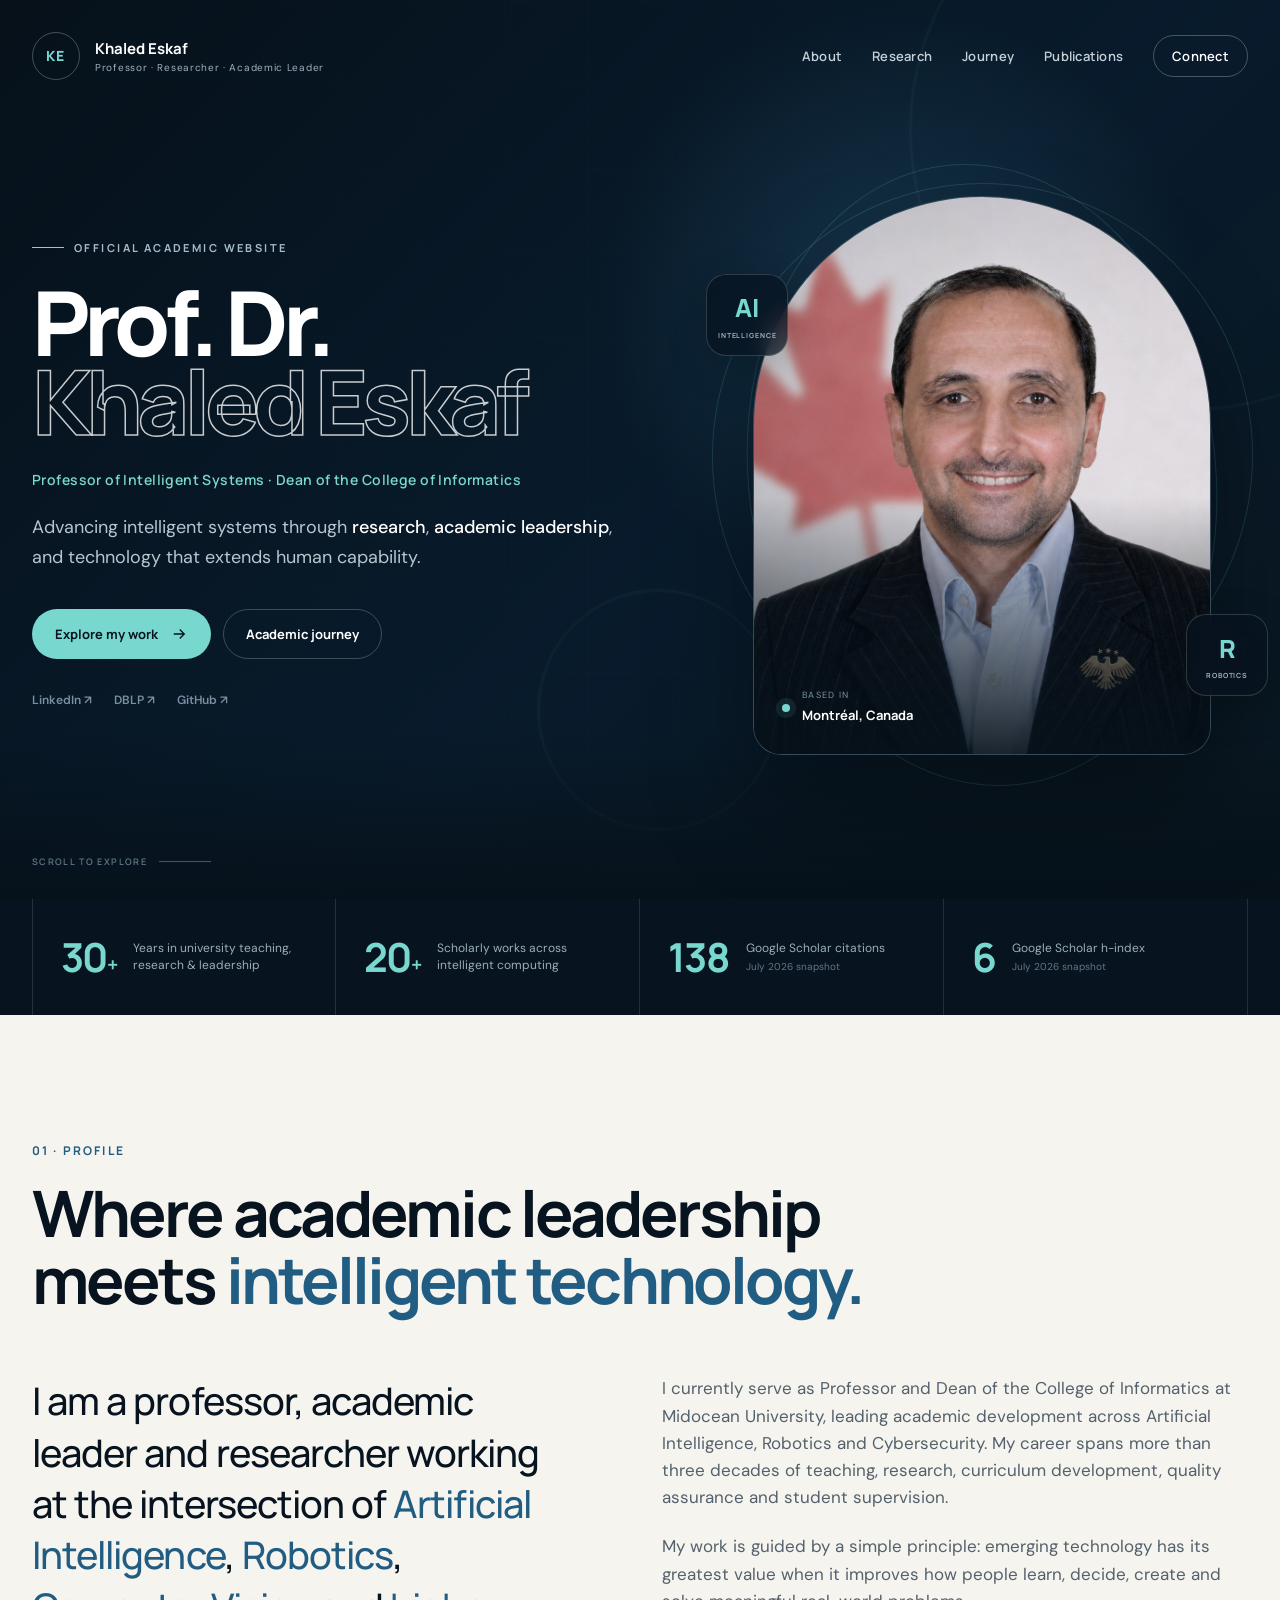
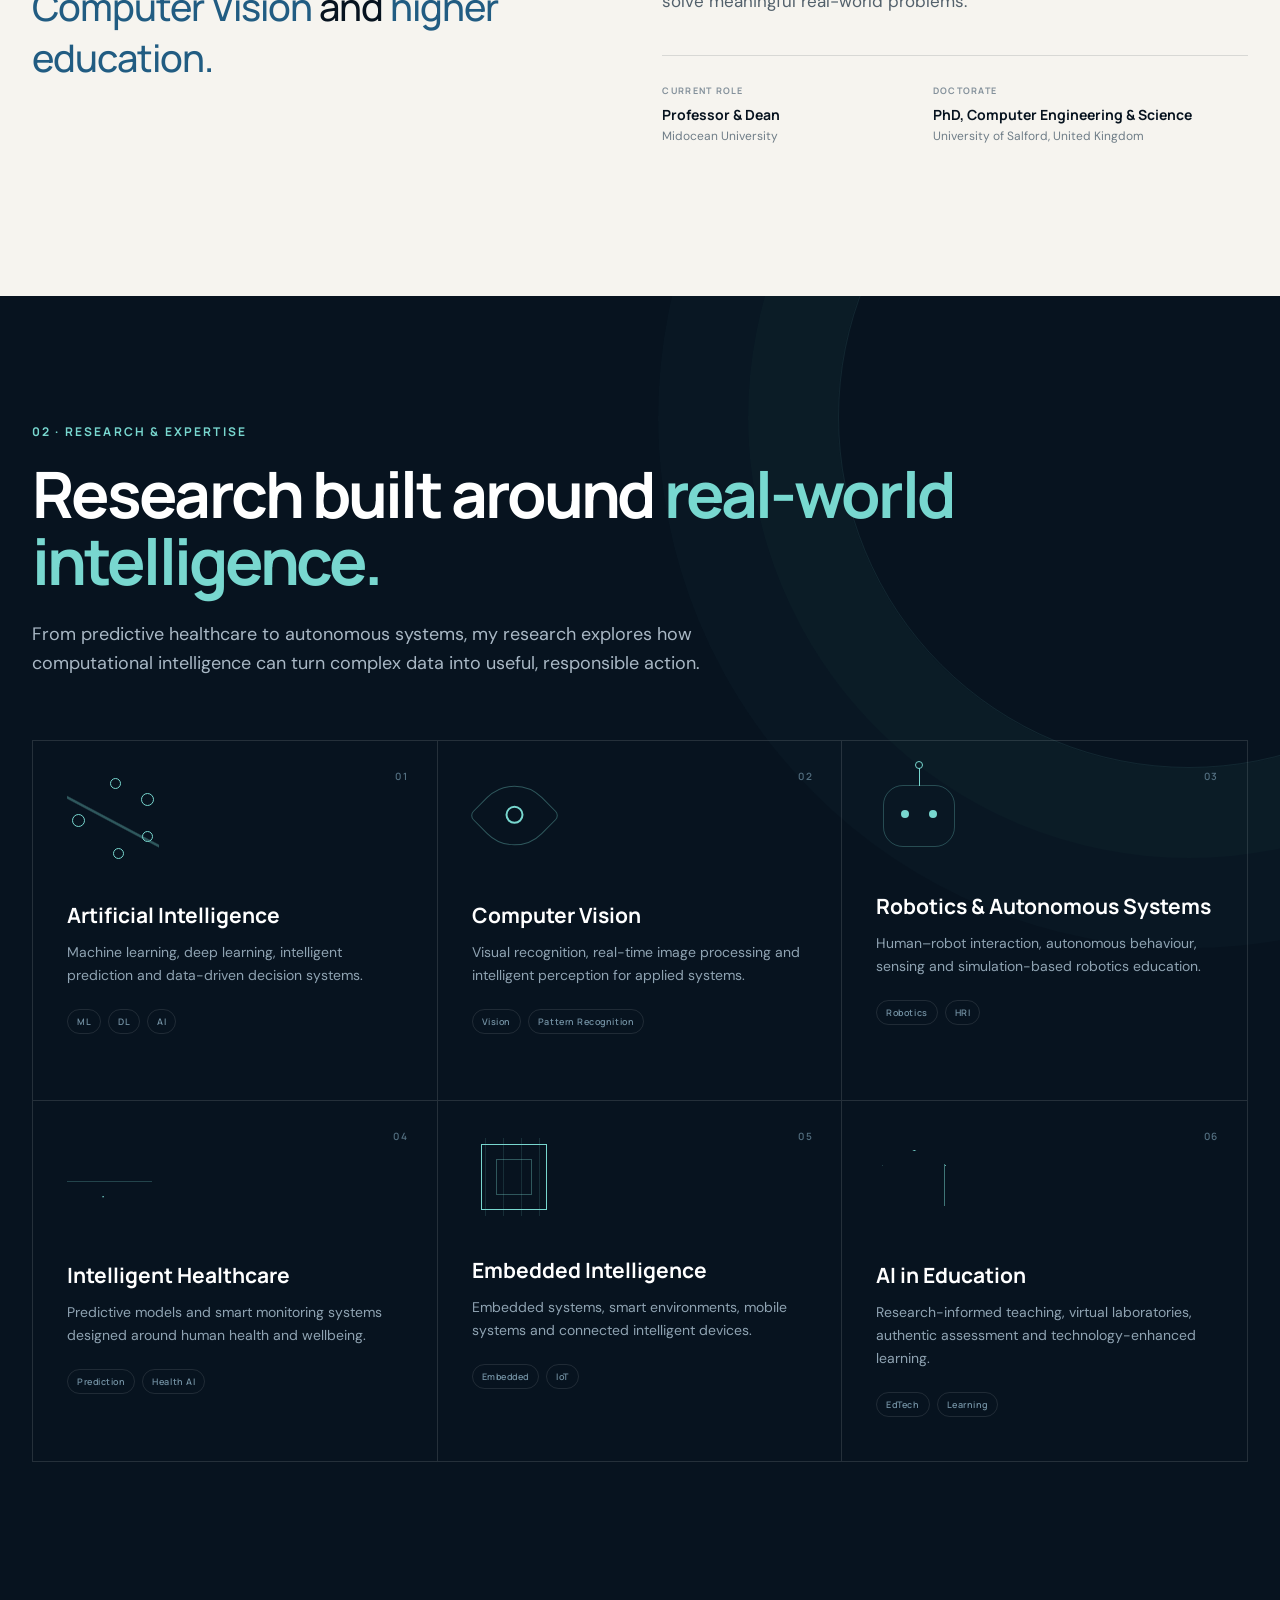
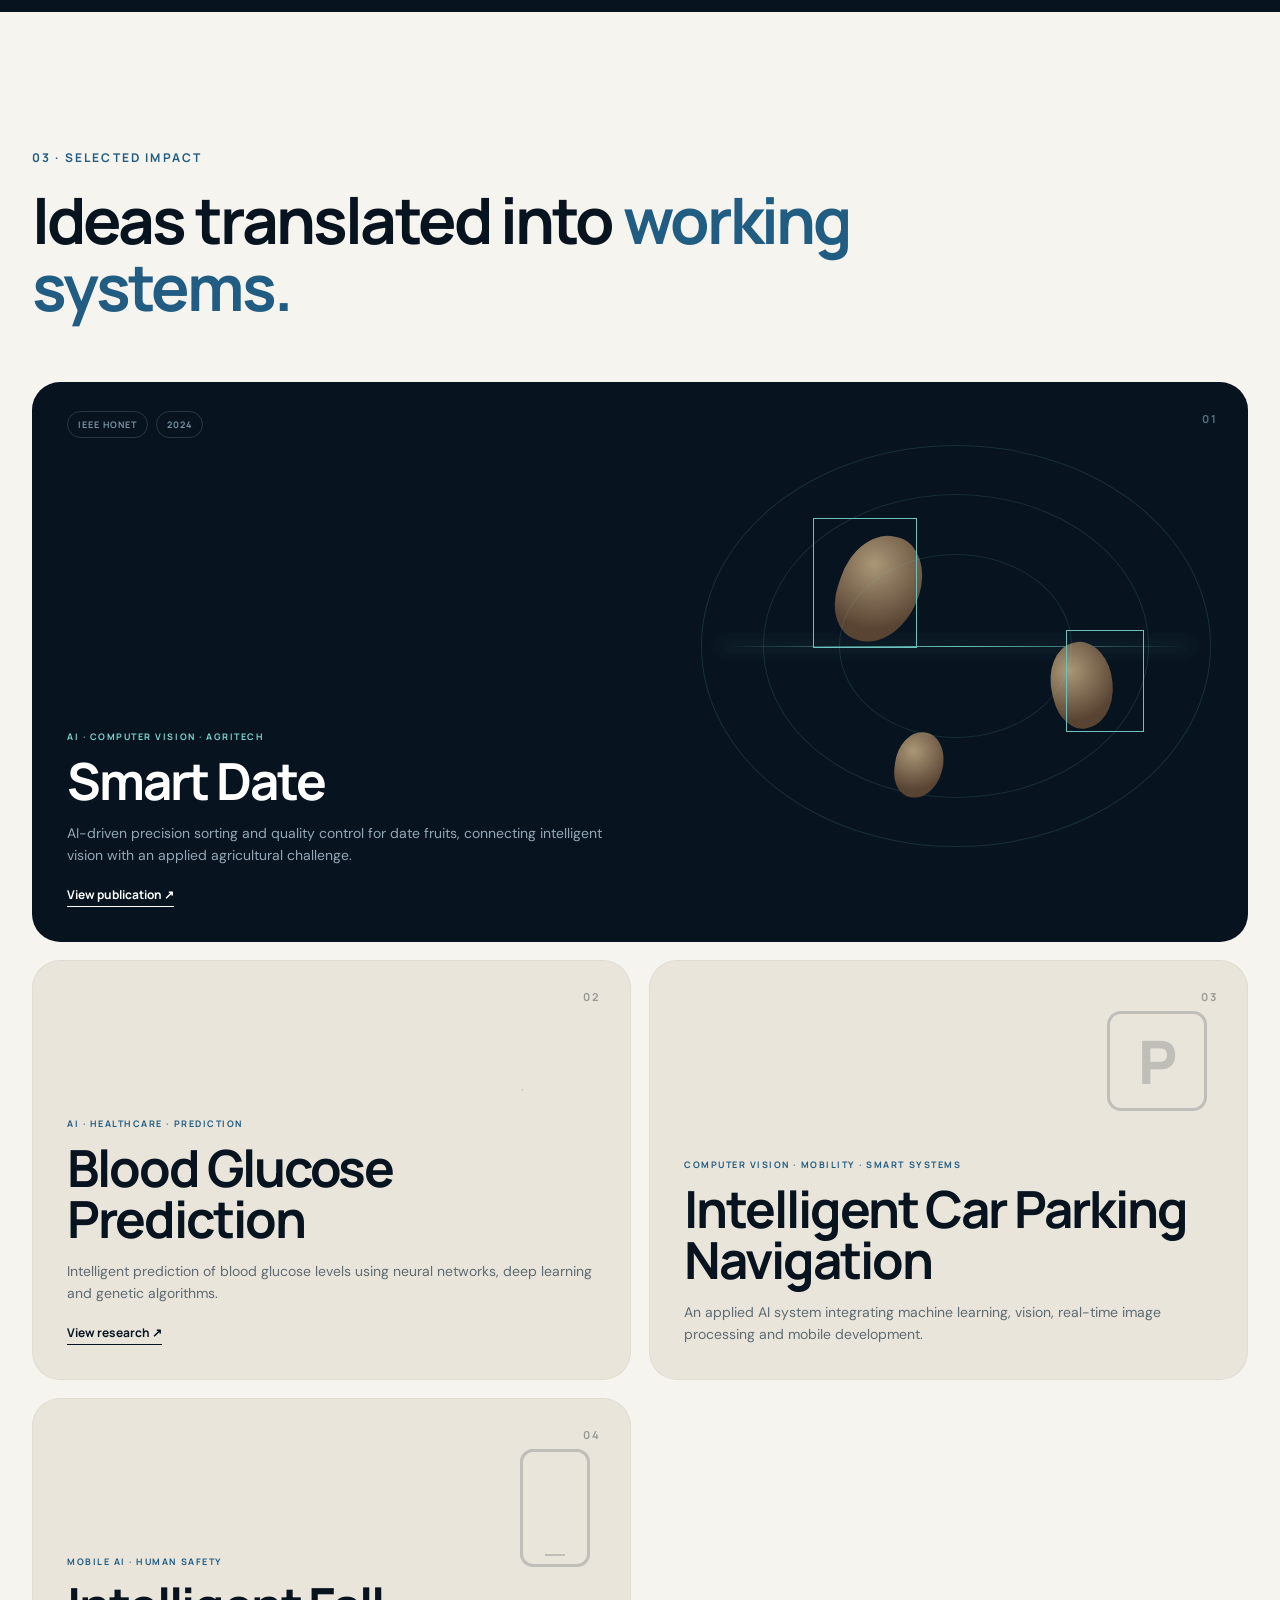
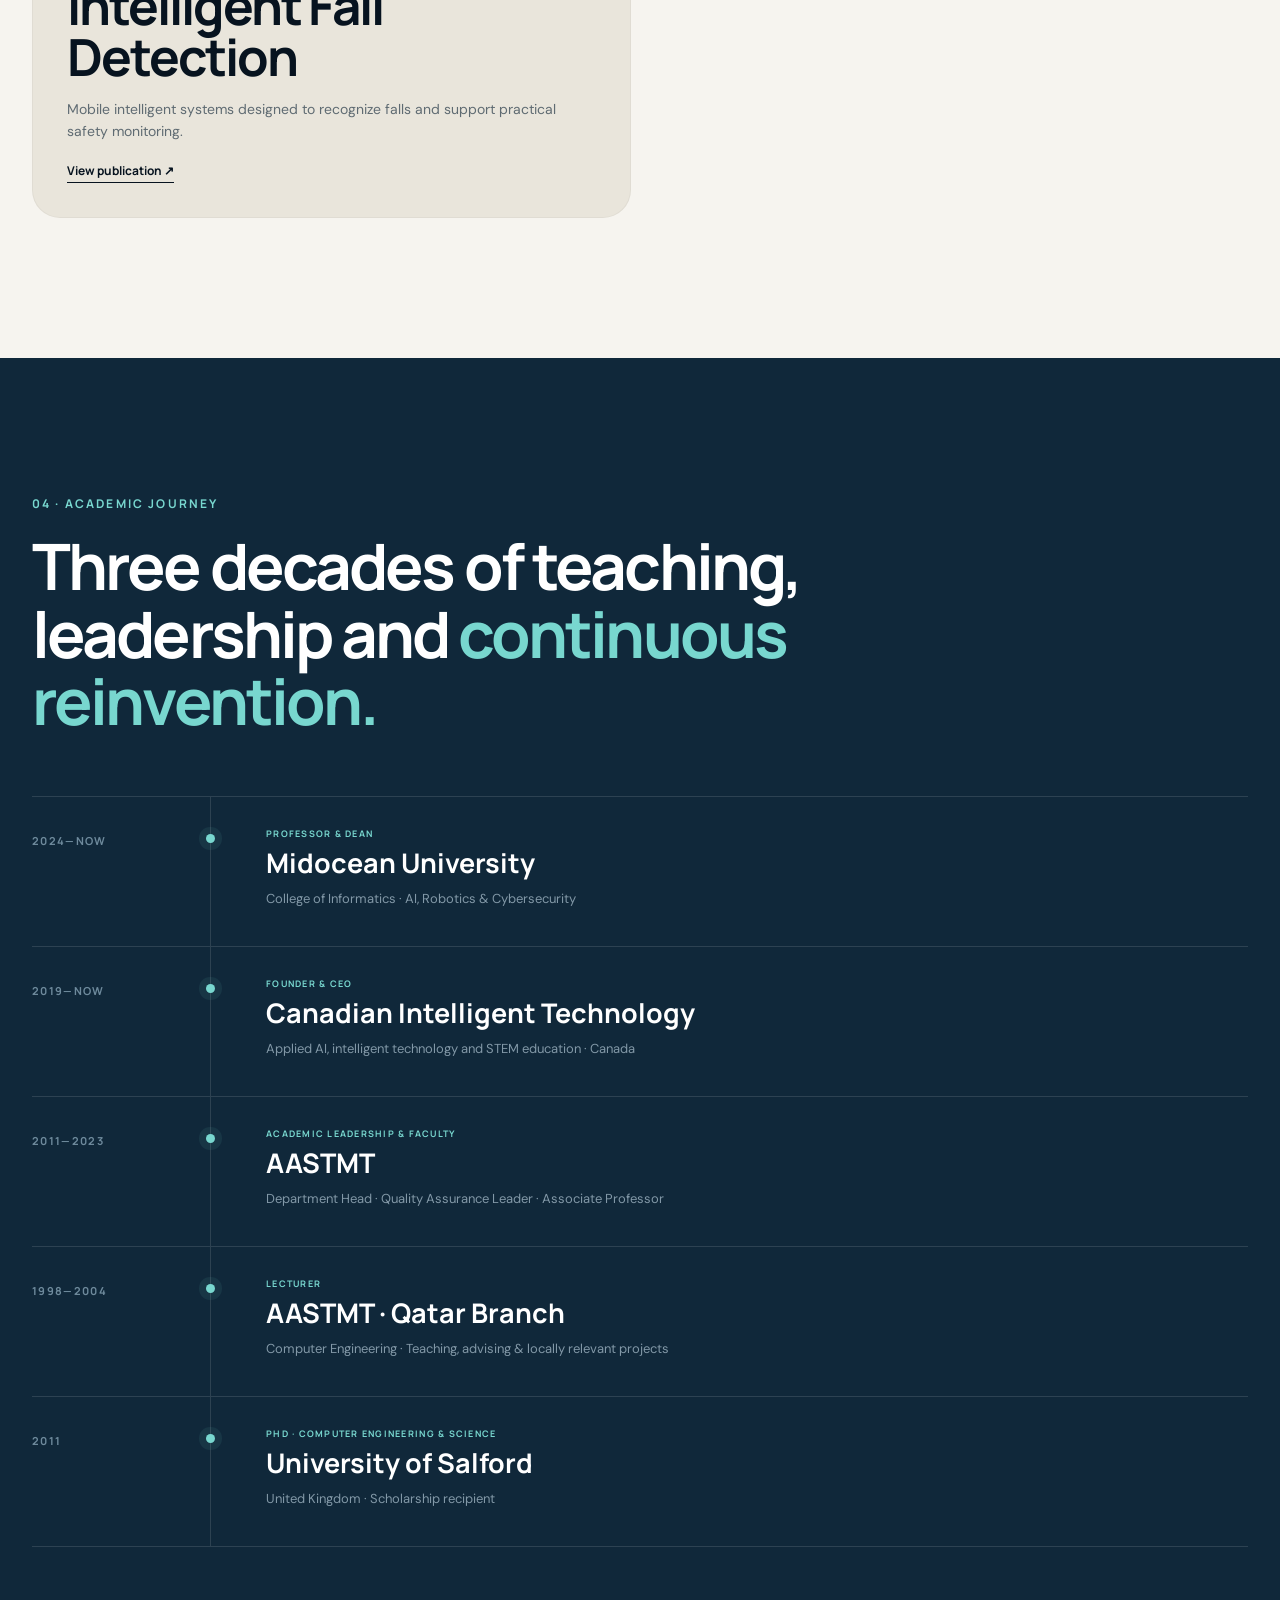
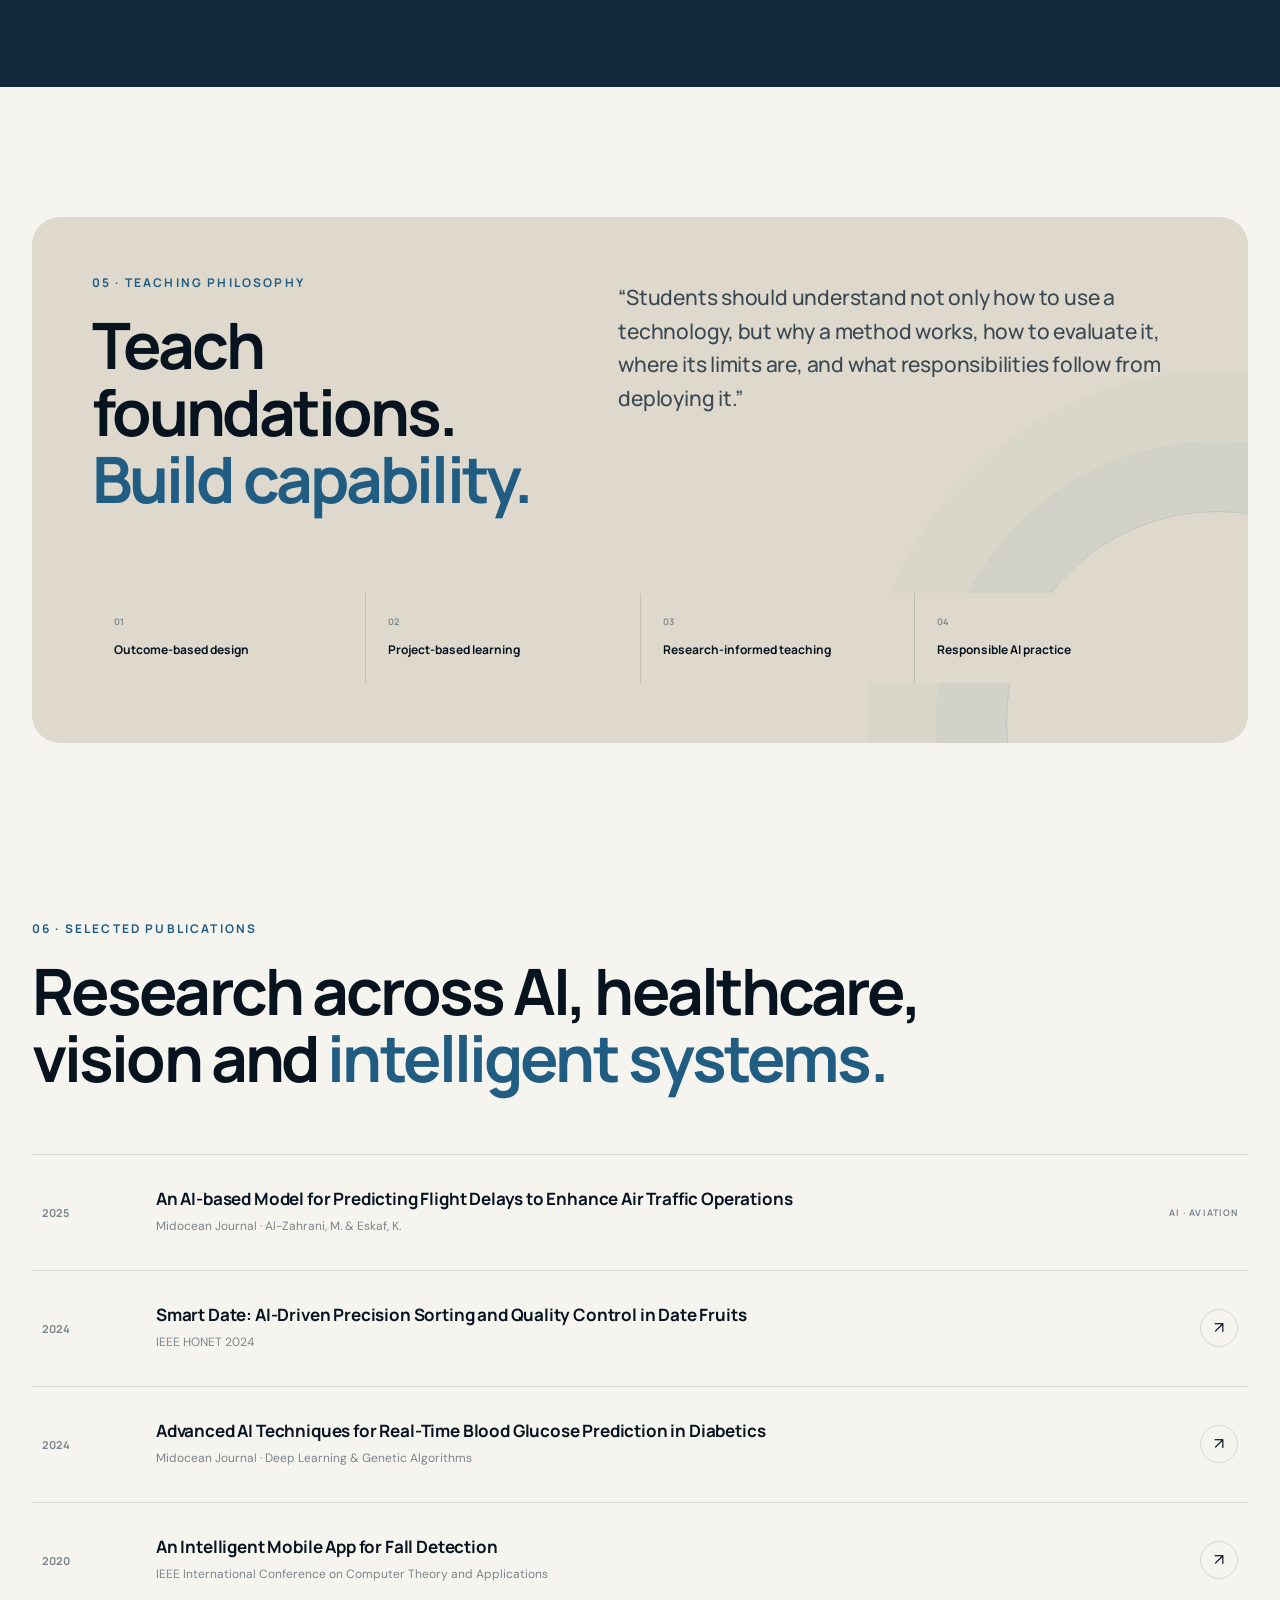
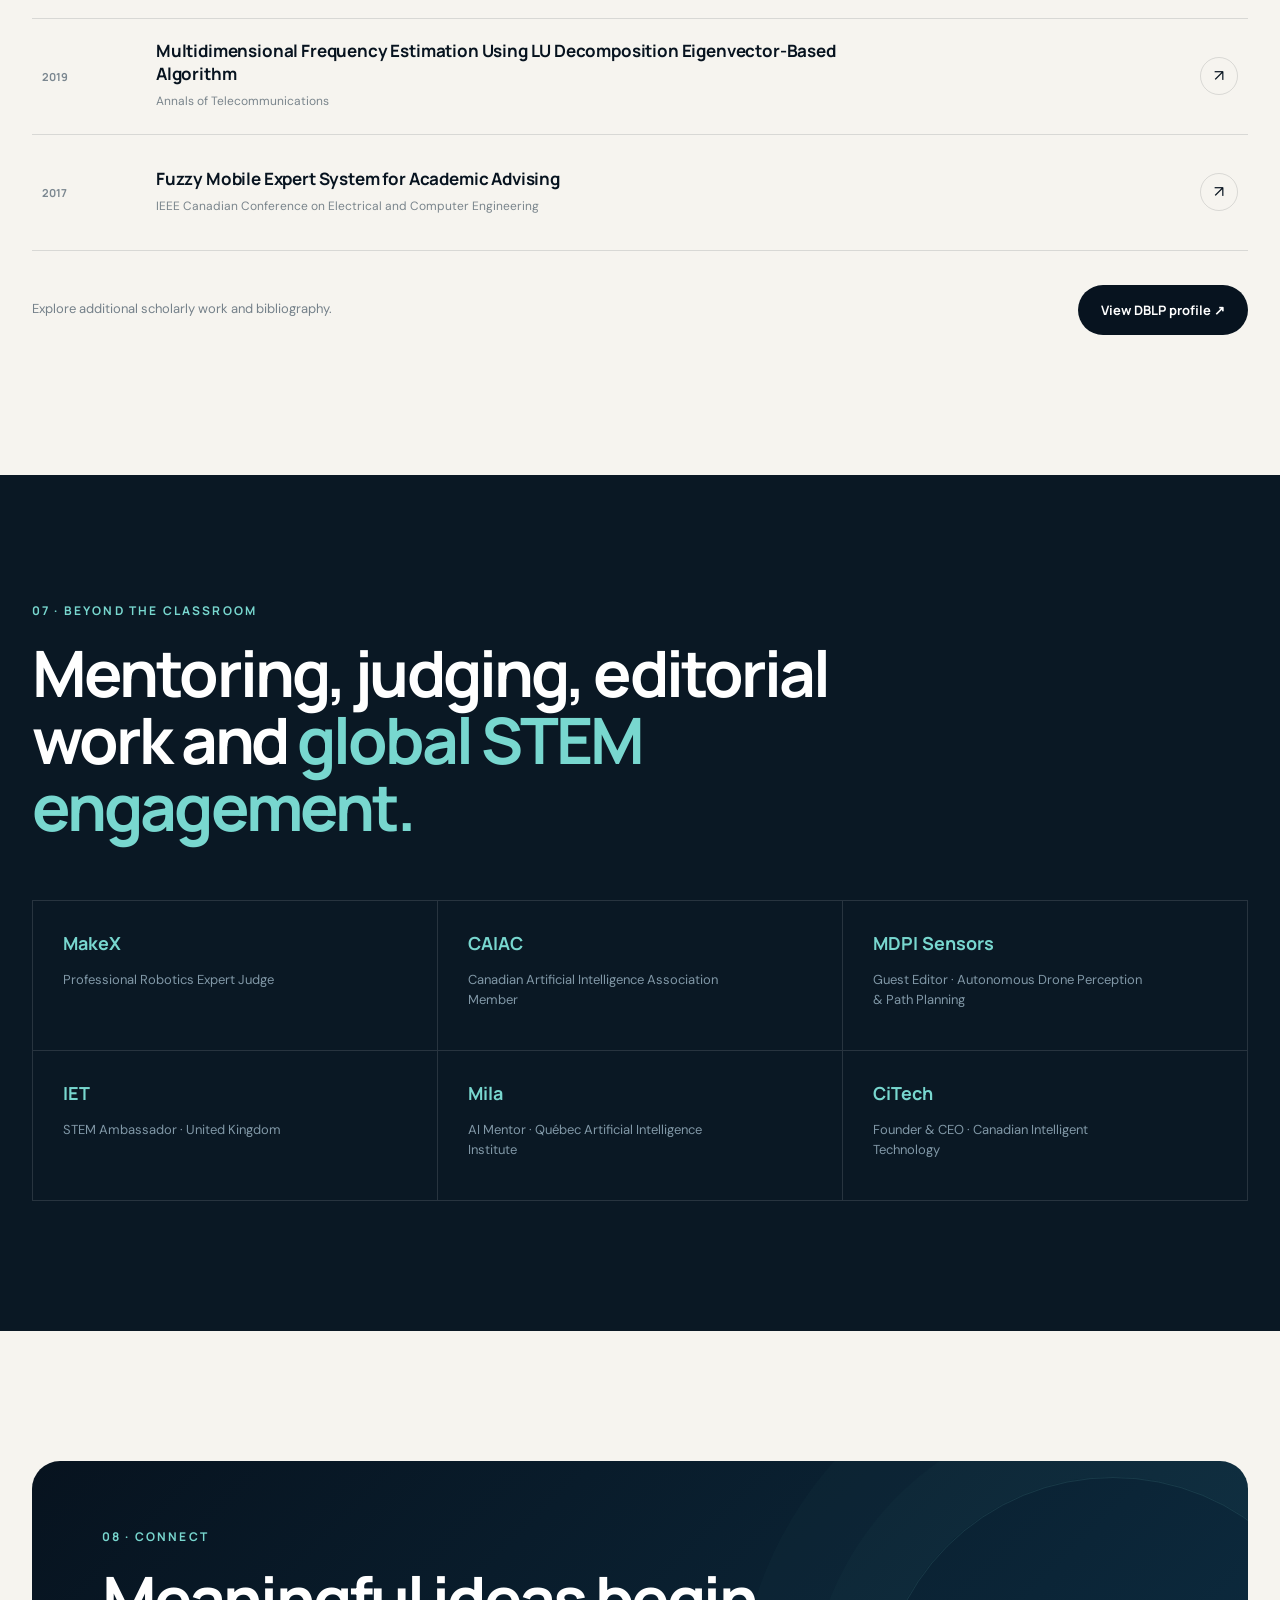
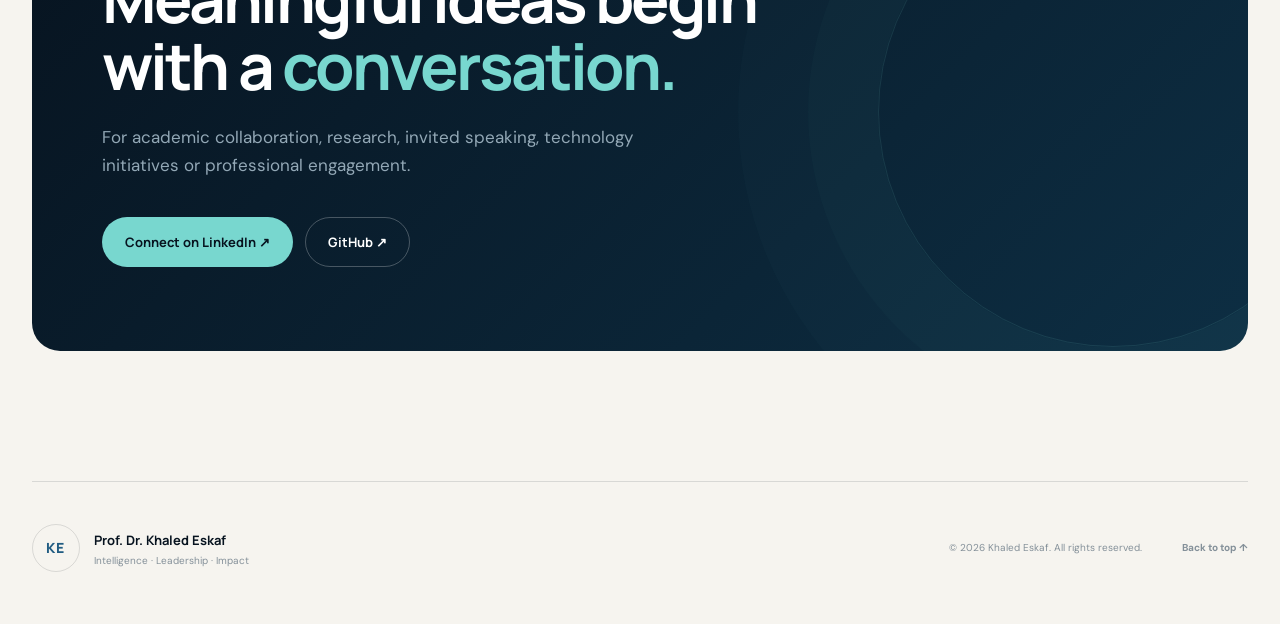
==== commit 90934825: "Add files via upload" ====
--- a/index.html
+++ b/index.html
@@ -11,7 +11,7 @@
   <meta property="og:title" content="Prof. Dr. Khaled Eskaf | Academic Leadership, AI & Intelligent Systems" />
   <meta property="og:description" content="Professor, Dean and researcher advancing AI, robotics, intelligent systems and technology-enhanced education." />
   <meta property="og:type" content="website" />
-  <meta property="og:image" content="https://khaledeskaf.github.io/assets/khaled-eskaf.jpg" />
+  <meta property="og:image" content="https://khaledeskaf.github.io/khaled-eskaf.jpg" />
 
   <title>Prof. Dr. Khaled Eskaf | AI, Robotics & Academic Leadership</title>
 
@@ -125,7 +125,7 @@
           <div class="portrait-ring portrait-ring-b"></div>
           <div class="portrait-card">
             <img
-              src="assets/khaled-eskaf.jpg"
+              src="khaled-eskaf.jpg"
               alt="Prof. Dr. Khaled Eskaf"
               class="portrait"
             />
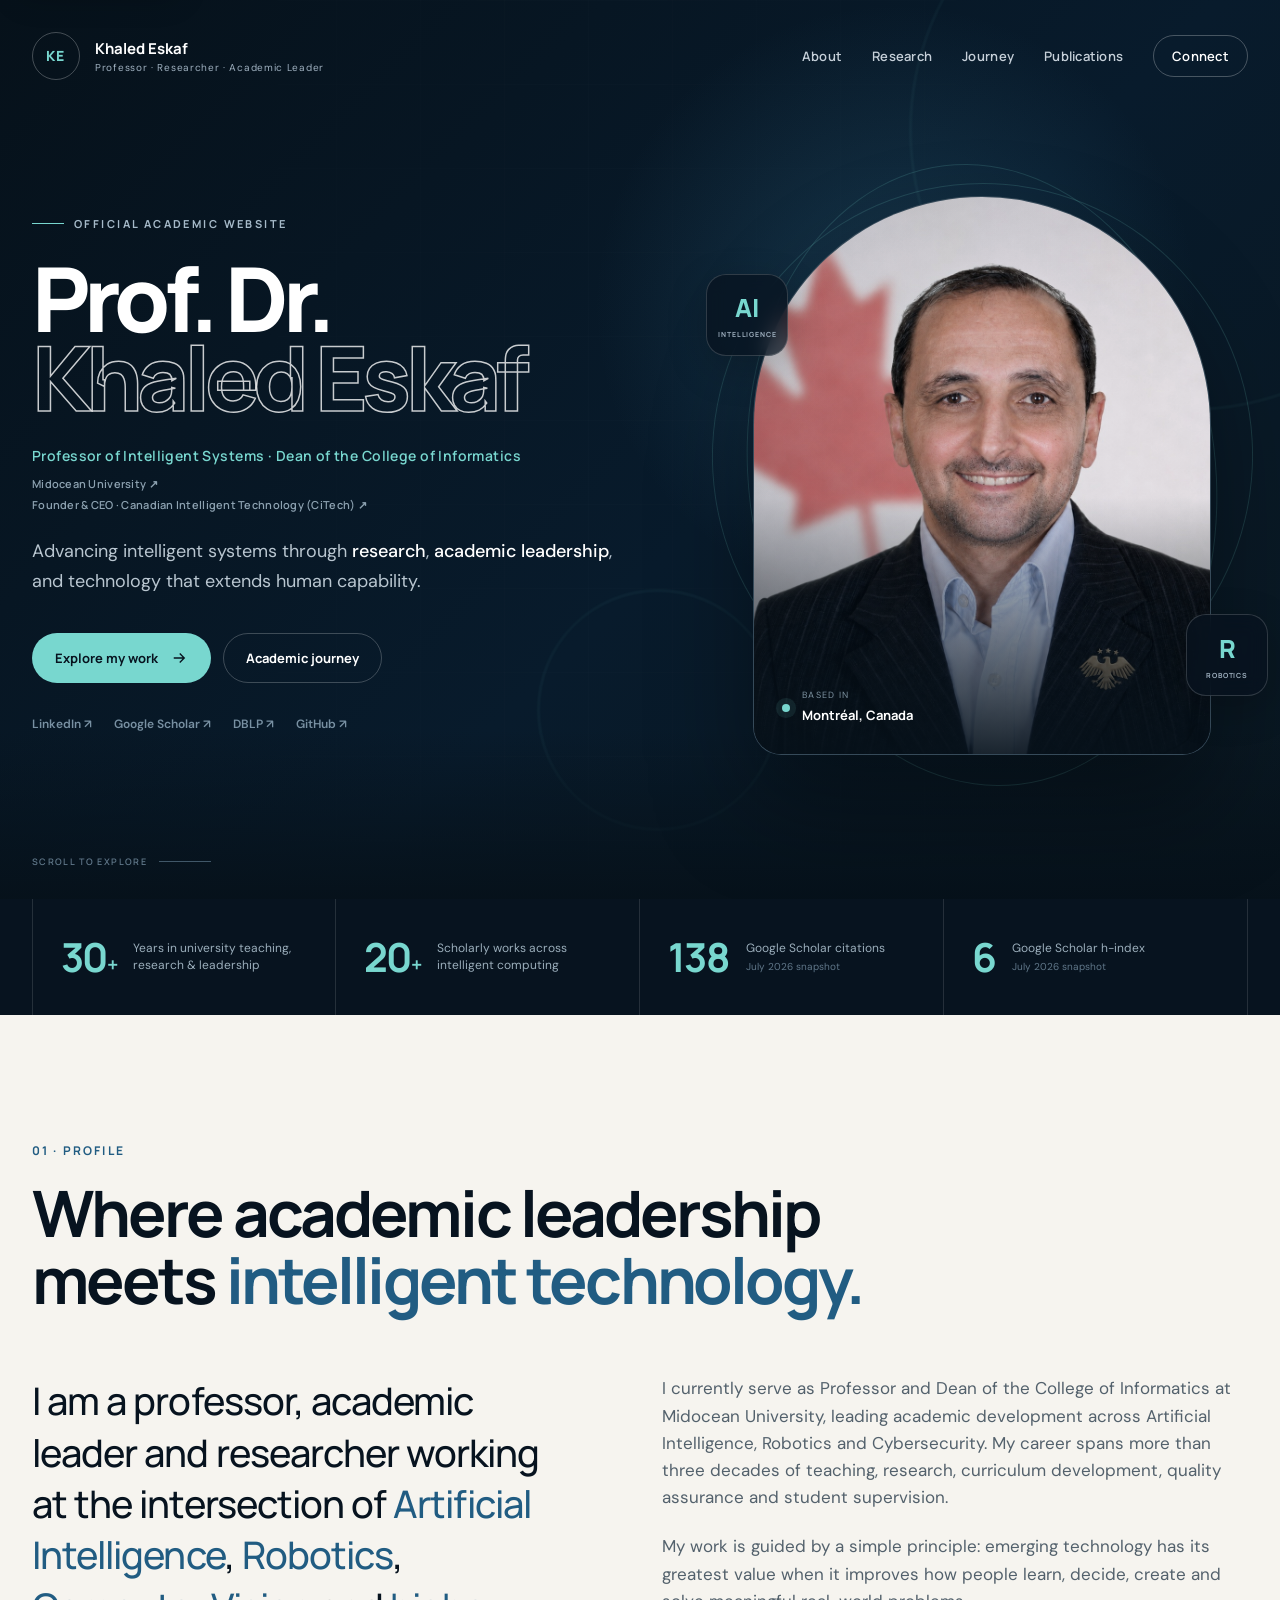
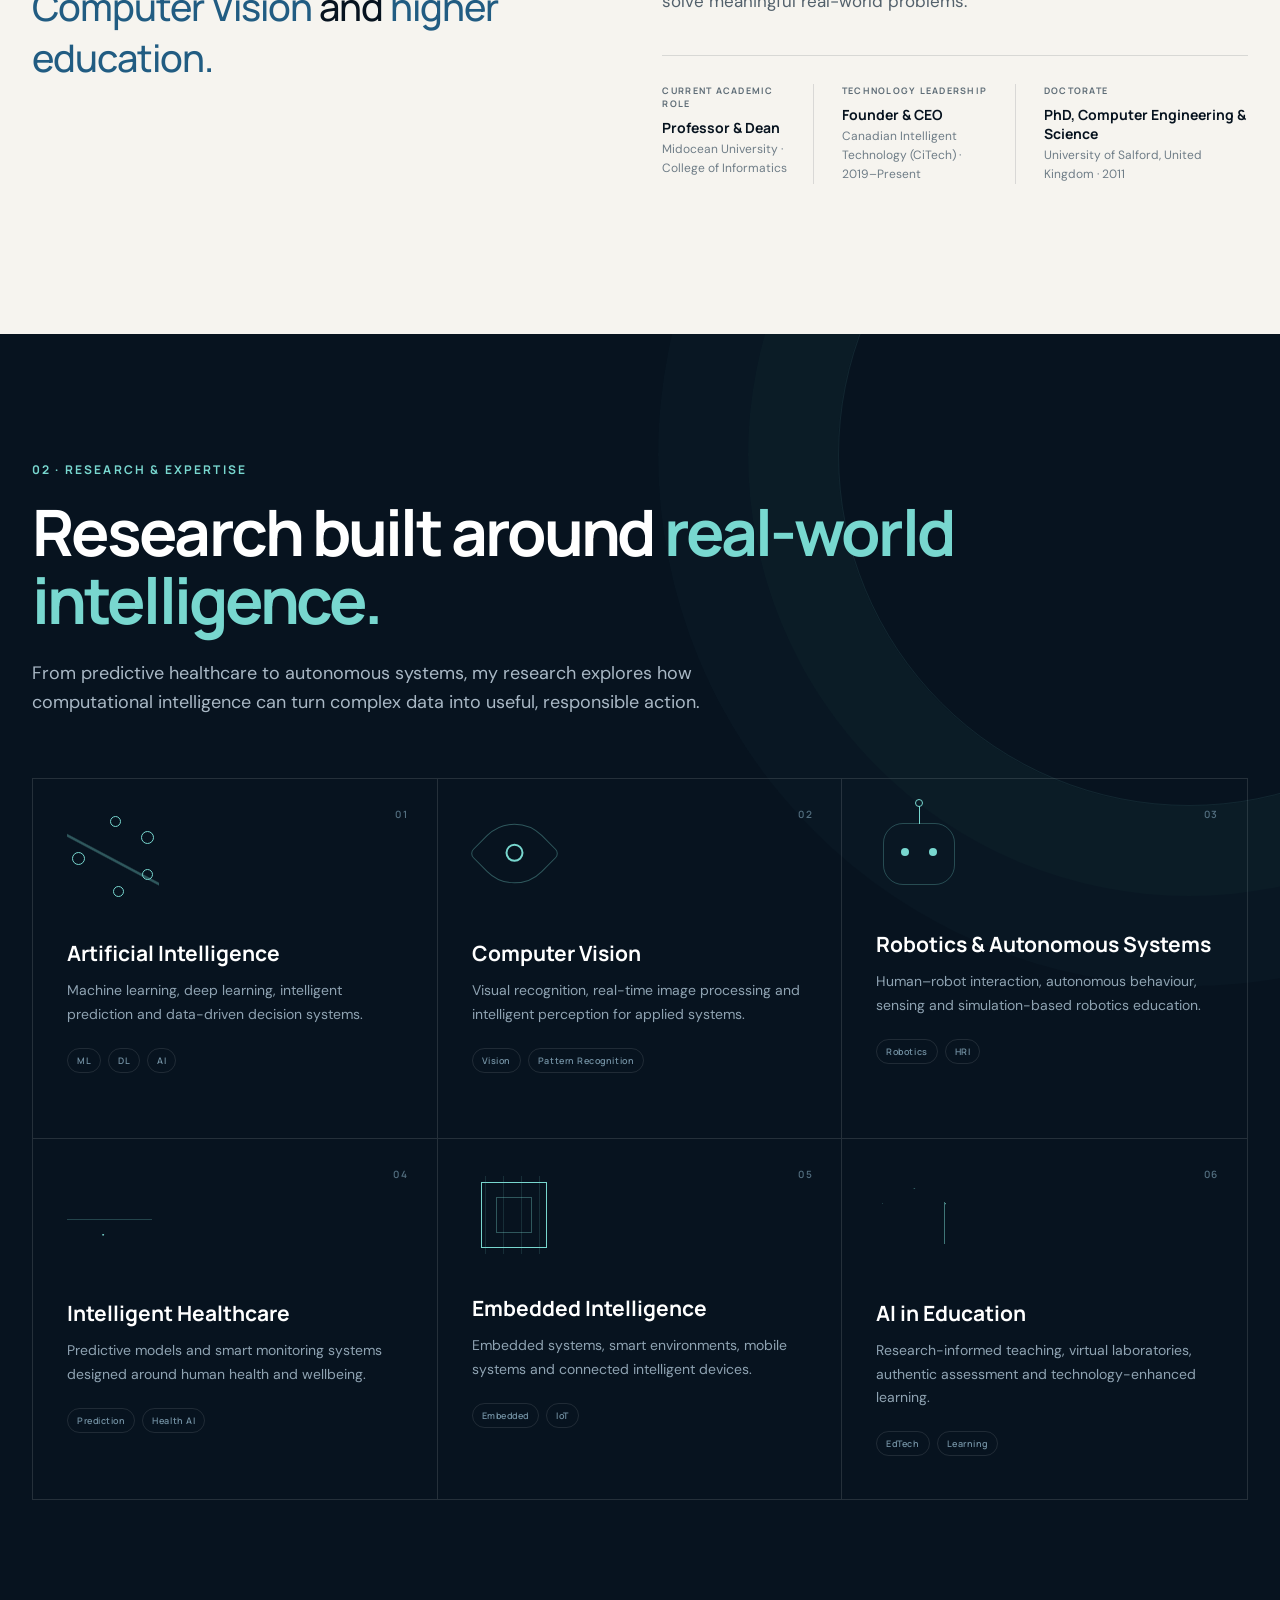
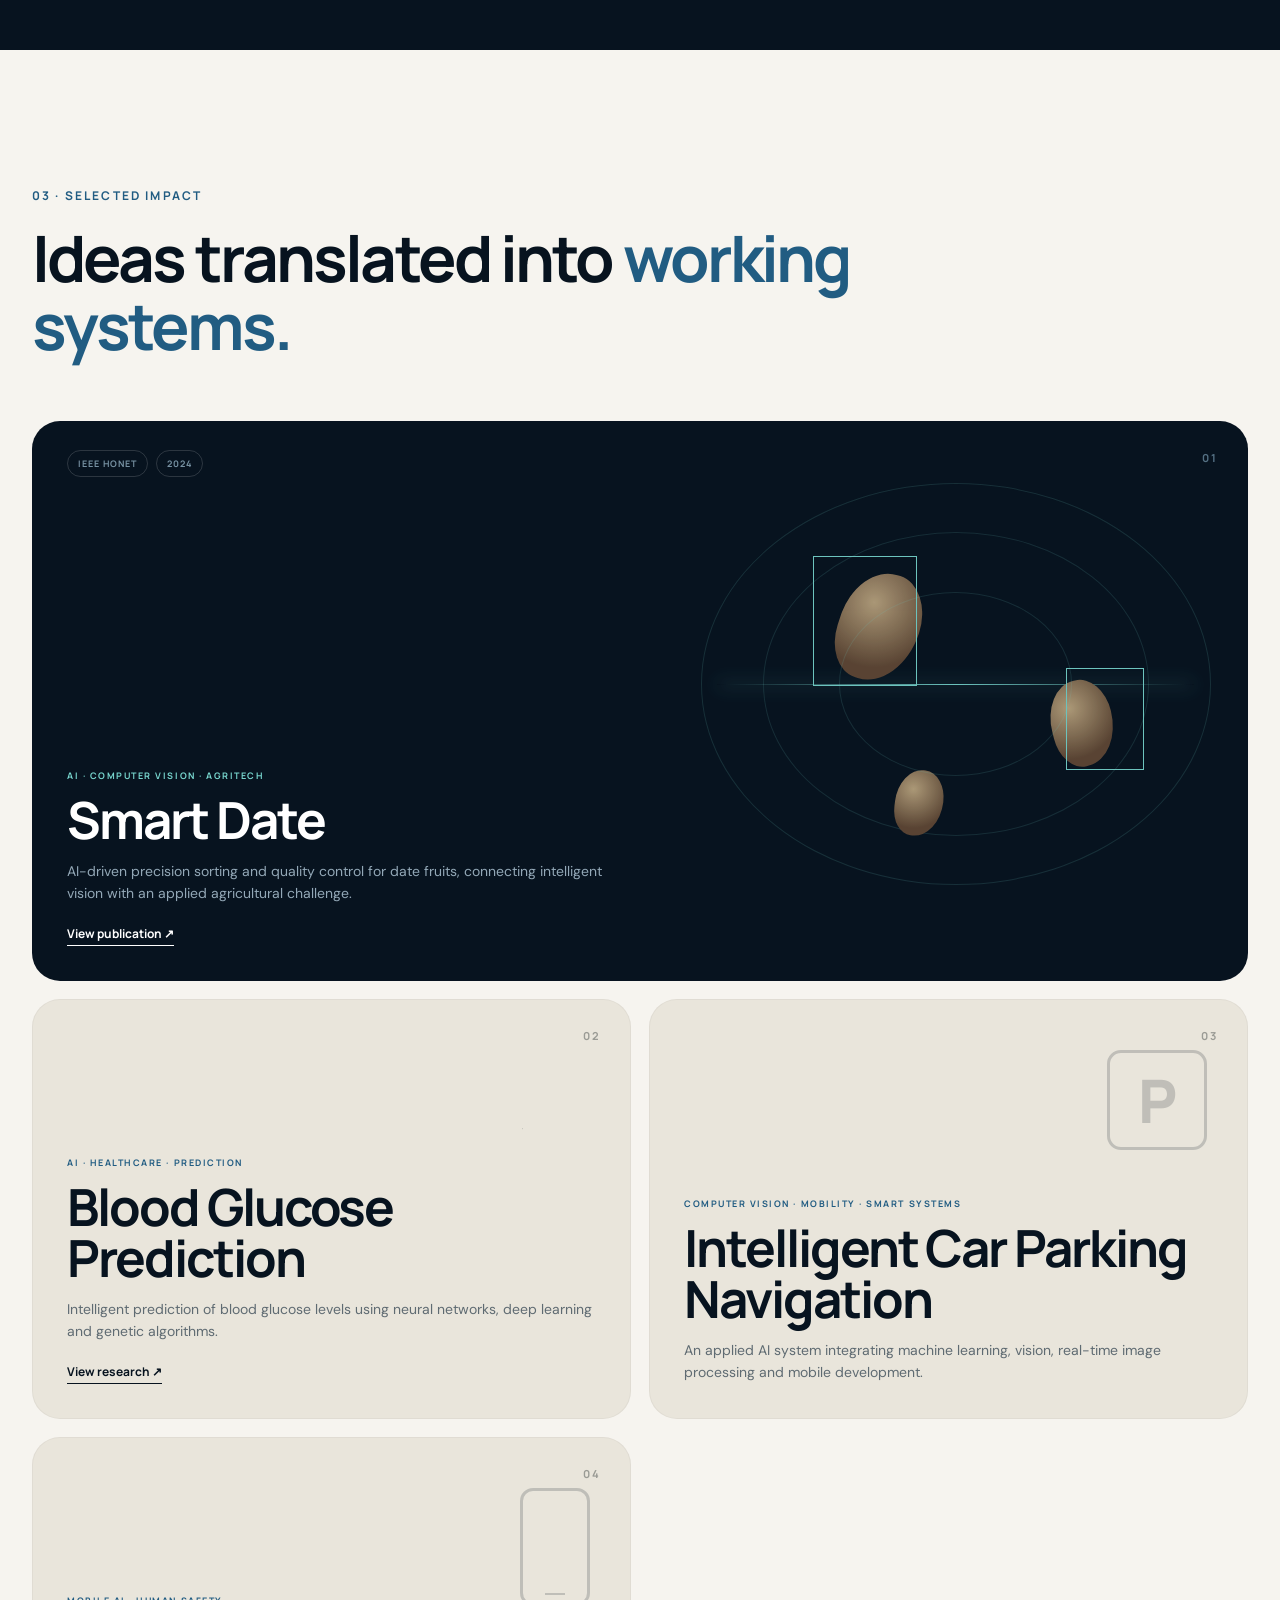
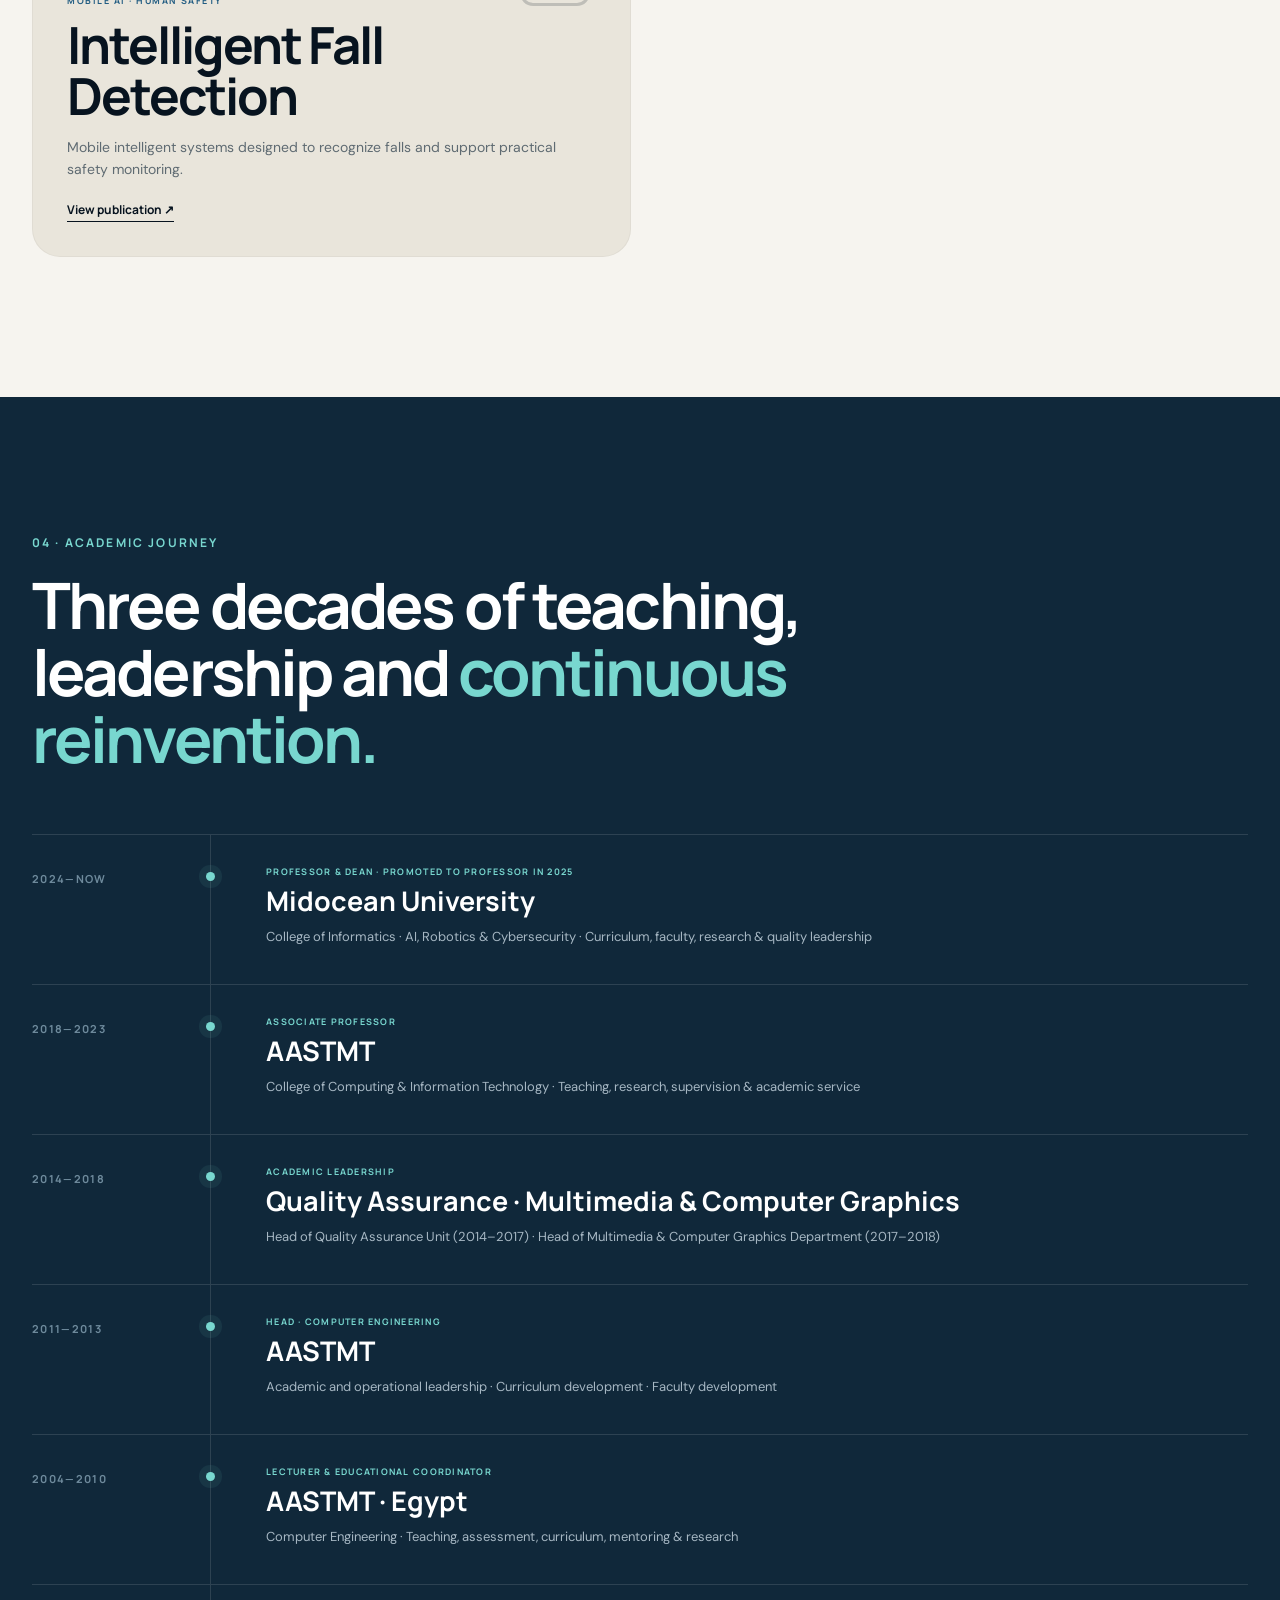
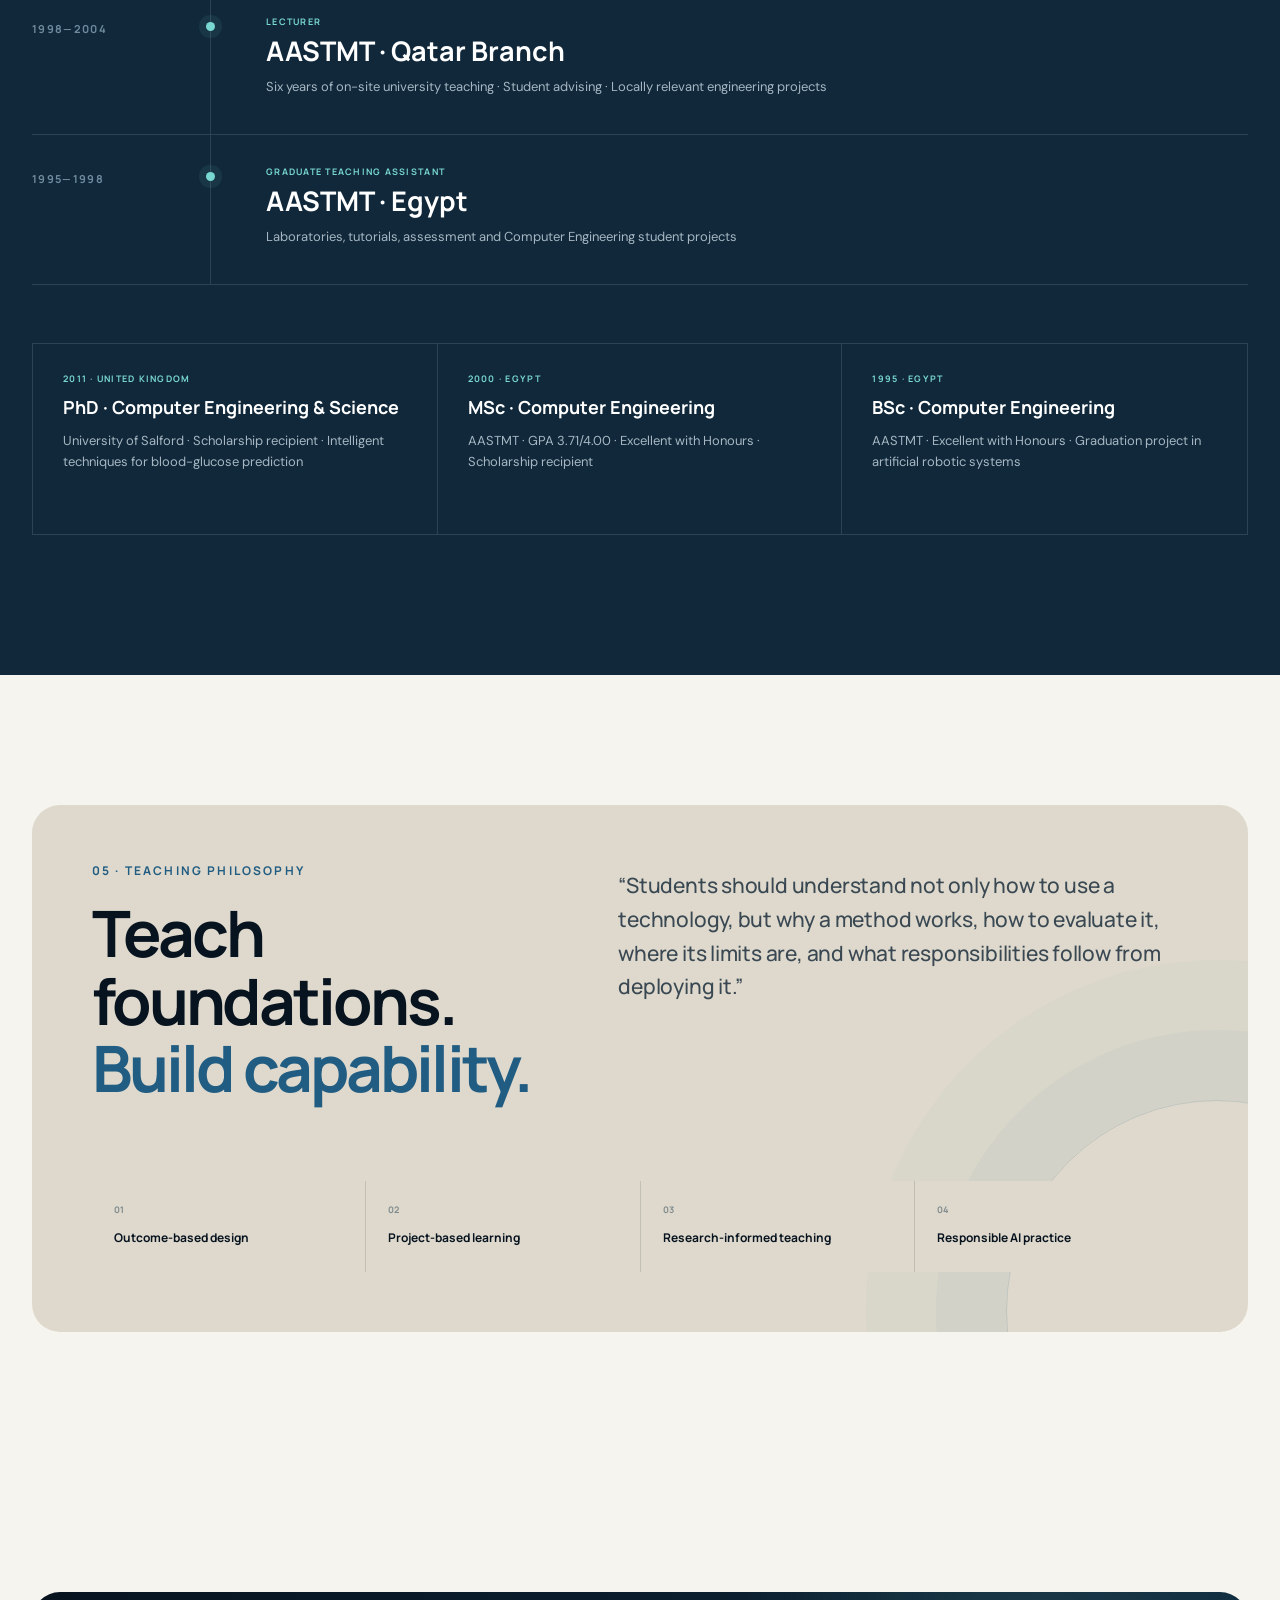
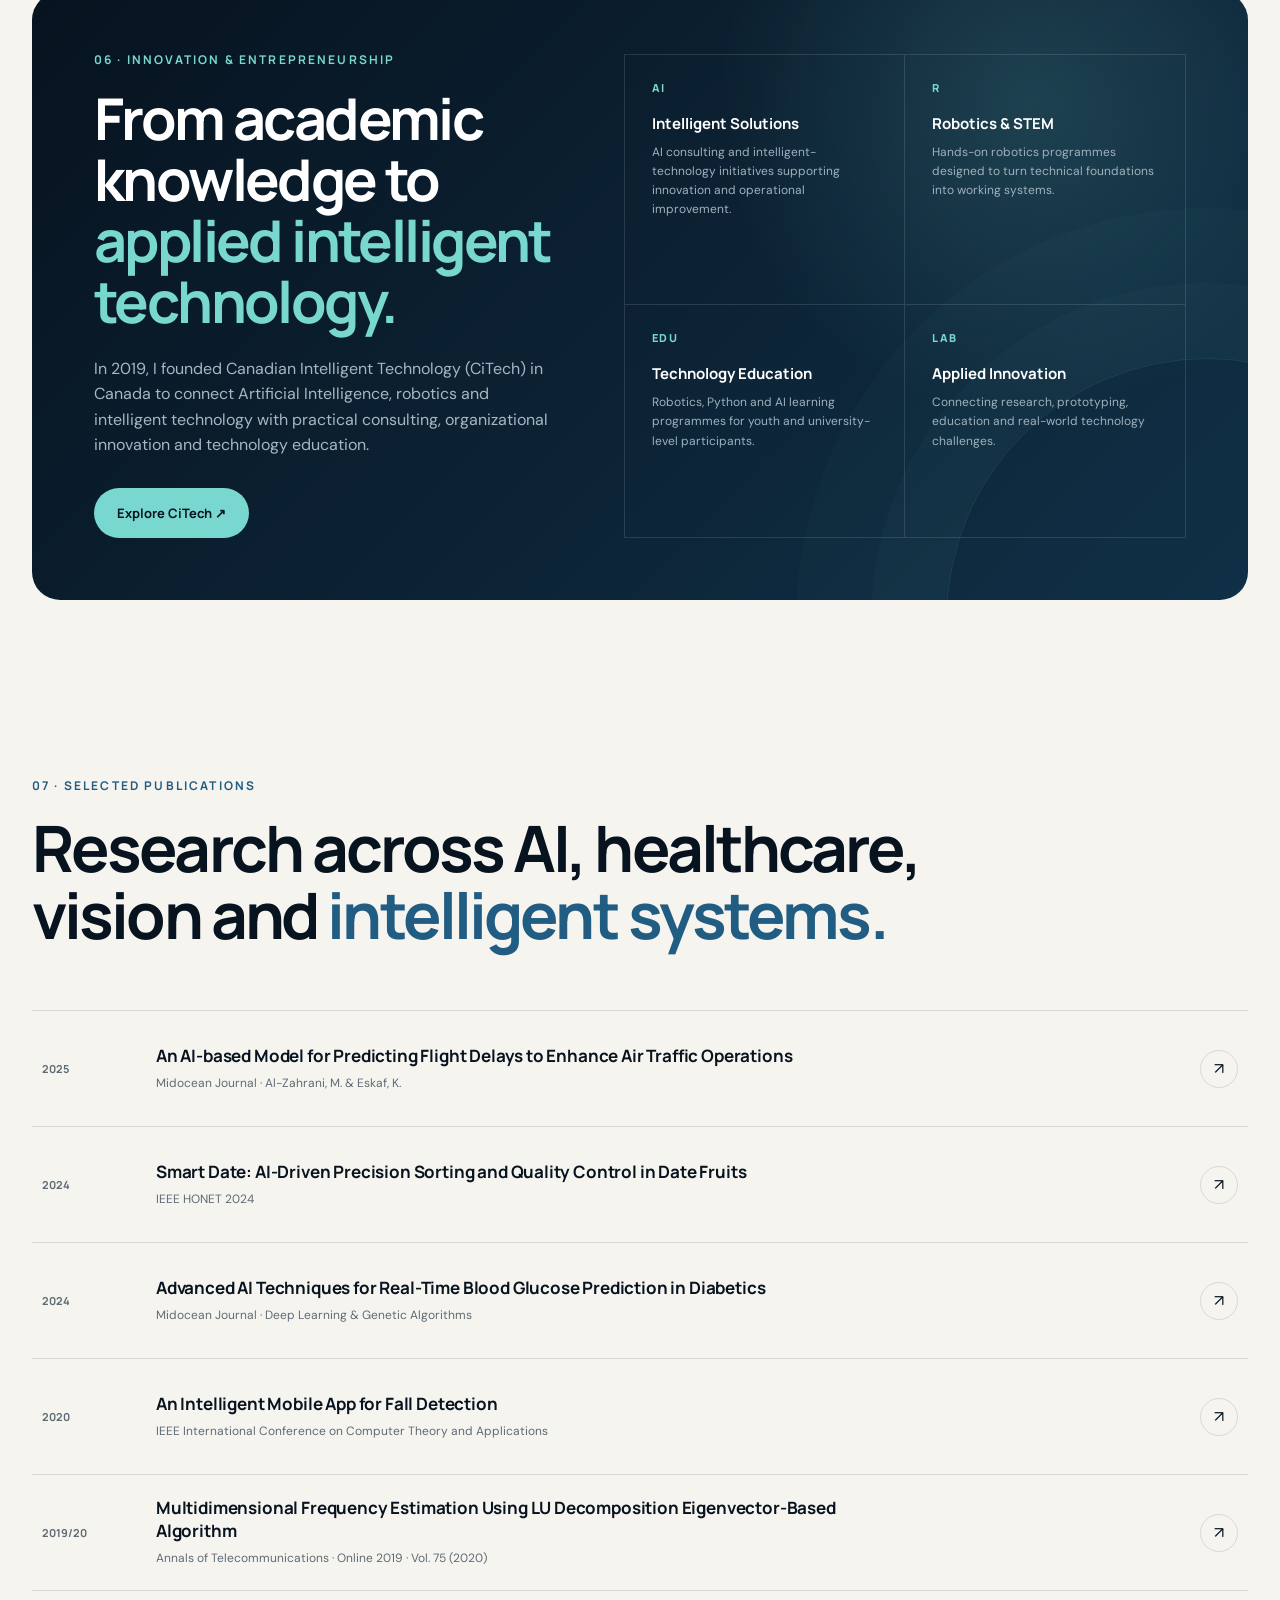
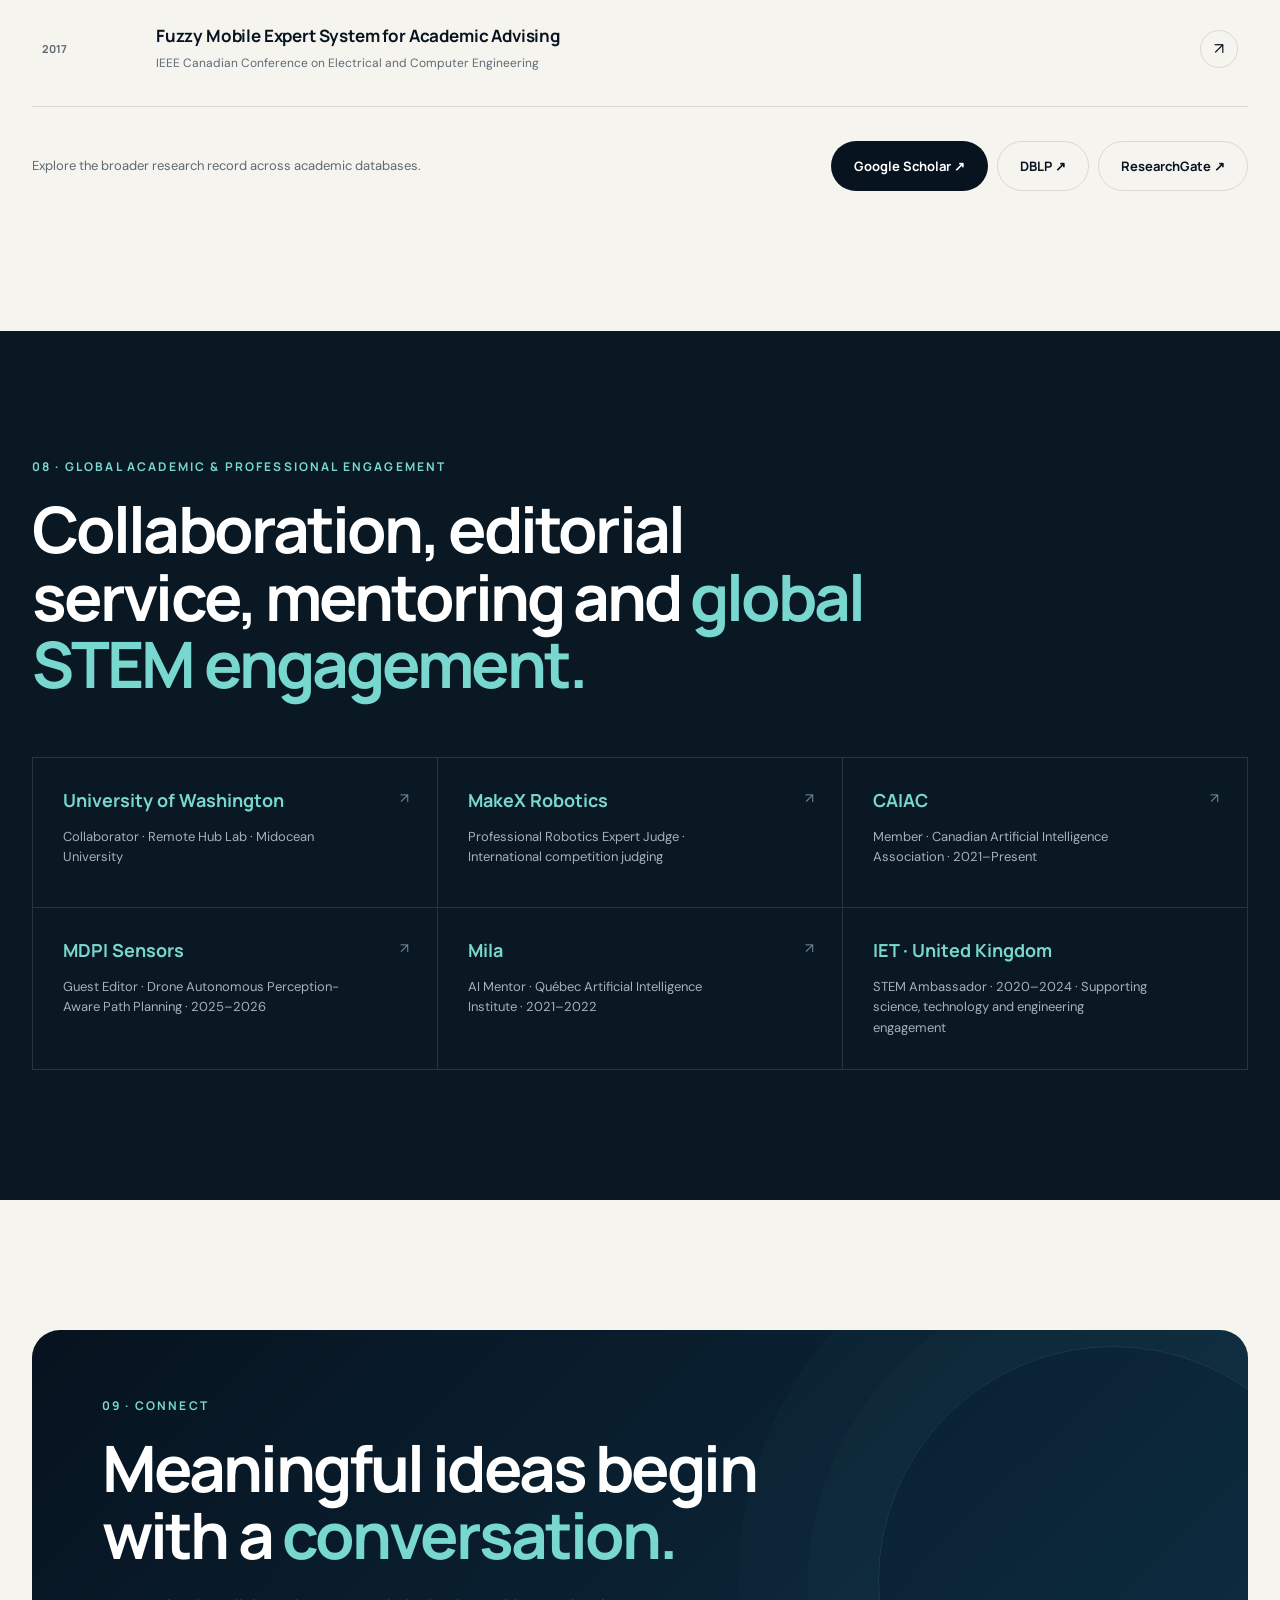
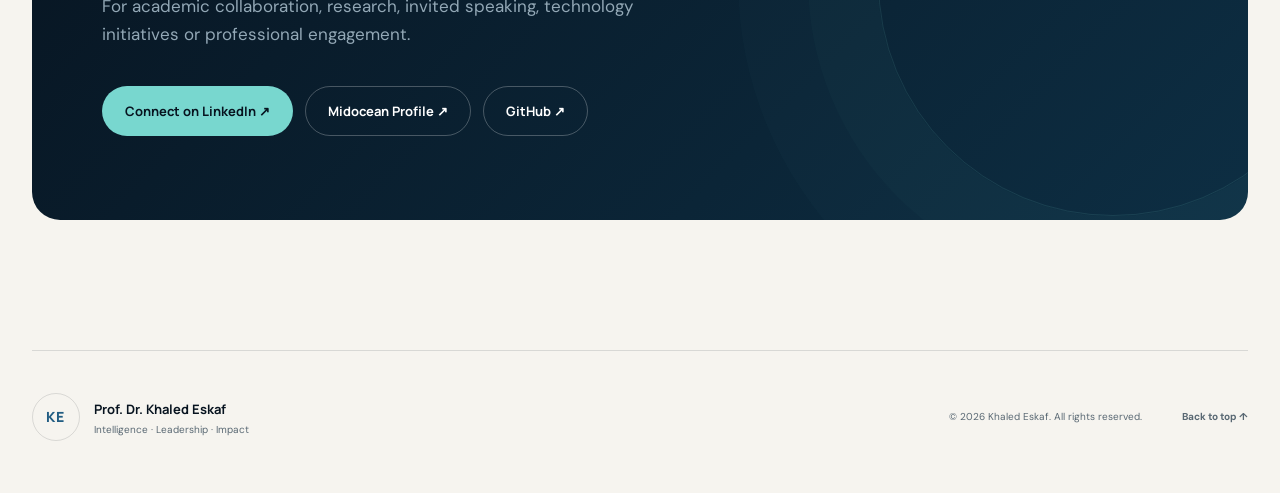
==== commit c5e8b836: "Add files via upload Website V2 - CiTech, collaboration, SEO and accessibility" ====
--- a/index.html
+++ b/index.html
@@ -4,58 +4,110 @@
   <meta charset="UTF-8" />
   <meta name="viewport" content="width=device-width, initial-scale=1.0" />
   <meta name="theme-color" content="#07131f" />
-  <meta name="description" content="Official academic website of Prof. Dr. Khaled Eskaf — Professor, Dean, researcher and academic leader in Artificial Intelligence, Robotics and Intelligent Systems." />
+  <meta name="description" content="Official website of Prof. Dr. Khaled Eskaf — Professor and Dean at Midocean University, Founder & CEO of CiTech, and researcher in AI, robotics and intelligent systems." />
   <meta name="keywords" content="Khaled Eskaf, Artificial Intelligence, Robotics, Intelligent Systems, Academic Leadership, Computer Vision, Machine Learning, Midocean University" />
   <meta name="author" content="Prof. Dr. Khaled Eskaf" />
+  <link rel="canonical" href="https://khaledeskaf.github.io/" />
 
   <meta property="og:title" content="Prof. Dr. Khaled Eskaf | Academic Leadership, AI & Intelligent Systems" />
   <meta property="og:description" content="Professor, Dean and researcher advancing AI, robotics, intelligent systems and technology-enhanced education." />
-  <meta property="og:type" content="website" />
+  <meta property="og:type" content="profile" />
+  <meta property="og:url" content="https://khaledeskaf.github.io/" />
+  <meta property="og:site_name" content="Prof. Dr. Khaled Eskaf" />
   <meta property="og:image" content="https://khaledeskaf.github.io/khaled-eskaf.jpg" />
+  <meta property="og:image:alt" content="Prof. Dr. Khaled Eskaf" />
+
+  <meta name="twitter:card" content="summary_large_image" />
+  <meta name="twitter:title" content="Prof. Dr. Khaled Eskaf | Academic Leadership, AI & Intelligent Systems" />
+  <meta name="twitter:description" content="Professor, Dean, Founder & CEO of CiTech, and researcher in AI, robotics and intelligent systems." />
+  <meta name="twitter:image" content="https://khaledeskaf.github.io/khaled-eskaf.jpg" />
 
   <title>Prof. Dr. Khaled Eskaf | AI, Robotics & Academic Leadership</title>
+
+  <link rel="icon" href="favicon.svg" type="image/svg+xml" />
+  <link rel="manifest" href="site.webmanifest" />
+  <script>document.documentElement.classList.add("js");</script>
 
   <link rel="preconnect" href="https://fonts.googleapis.com">
   <link rel="preconnect" href="https://fonts.gstatic.com" crossorigin>
   <link href="https://fonts.googleapis.com/css2?family=DM+Sans:wght@400;500;600;700&family=Manrope:wght@400;500;600;700;800&display=swap" rel="stylesheet">
   <link rel="stylesheet" href="styles.css" />
+  <link rel="stylesheet" href="v2.css" />
 
   <script type="application/ld+json">
   {
     "@context": "https://schema.org",
-    "@type": "Person",
-    "name": "Khaled Eskaf",
-    "honorificPrefix": "Prof. Dr.",
-    "jobTitle": "Professor and Dean of the College of Informatics",
-    "worksFor": {
-      "@type": "CollegeOrUniversity",
-      "name": "Midocean University"
-    },
-    "alumniOf": [
-      {"@type":"CollegeOrUniversity","name":"University of Salford"},
-      {"@type":"CollegeOrUniversity","name":"Arab Academy for Science, Technology and Maritime Transport"}
-    ],
-    "knowsAbout": [
-      "Artificial Intelligence",
-      "Machine Learning",
-      "Robotics",
-      "Intelligent Systems",
-      "Computer Vision",
-      "Embedded Systems",
-      "Academic Leadership"
-    ],
-    "sameAs": [
-      "https://ca.linkedin.com/in/keskaf",
-      "https://github.com/khaledeskaf",
-      "https://dblp.org/pid/298/9044"
+    "@graph": [
+      {
+        "@type": "ProfilePage",
+        "@id": "https://khaledeskaf.github.io/#profile",
+        "url": "https://khaledeskaf.github.io/",
+        "name": "Prof. Dr. Khaled Eskaf",
+        "mainEntity": {"@id": "https://khaledeskaf.github.io/#person"}
+      },
+      {
+        "@type": "Person",
+        "@id": "https://khaledeskaf.github.io/#person",
+        "name": "Khaled Eskaf",
+        "honorificPrefix": "Prof. Dr.",
+        "url": "https://khaledeskaf.github.io/",
+        "image": "https://khaledeskaf.github.io/khaled-eskaf.jpg",
+        "jobTitle": [
+          "Professor of Intelligent Systems",
+          "Dean of the College of Informatics",
+          "Founder and CEO of Canadian Intelligent Technology (CiTech)"
+        ],
+        "worksFor": {
+          "@type": "CollegeOrUniversity",
+          "name": "Midocean University",
+          "url": "https://midocean-ae.midocean.university/"
+        },
+        "affiliation": [
+          {
+            "@type": "Organization",
+            "name": "Canadian Intelligent Technology (CiTech)",
+            "url": "https://www.linkedin.com/company/citech-canada/"
+          },
+          {
+            "@type": "CollegeOrUniversity",
+            "name": "University of Washington Remote Hub Lab",
+            "url": "https://rhlab.ece.uw.edu/people-2/"
+          }
+        ],
+        "alumniOf": [
+          {"@type":"CollegeOrUniversity","name":"University of Salford"},
+          {"@type":"CollegeOrUniversity","name":"Arab Academy for Science, Technology and Maritime Transport"}
+        ],
+        "knowsAbout": [
+          "Artificial Intelligence",
+          "Machine Learning",
+          "Deep Learning",
+          "Robotics",
+          "Autonomous Systems",
+          "Intelligent Systems",
+          "Computer Vision",
+          "Embedded Systems",
+          "Intelligent Healthcare",
+          "Academic Leadership"
+        ],
+        "sameAs": [
+          "https://ca.linkedin.com/in/keskaf",
+          "https://github.com/khaledeskaf",
+          "https://scholar.google.com/citations?user=TeE2zCUAAAAJ&hl=en",
+          "https://dblp.org/pid/298/9044",
+          "https://www.researchgate.net/profile/Khaled-Eskaf",
+          "https://www.caiac.ca/en/expert-profile/1240"
+        ]
+      }
     ]
   }
   </script>
 </head>
 <body>
+  <a class="skip-link" href="#main">Skip to main content</a>
   <div class="cursor-glow" id="cursorGlow" aria-hidden="true"></div>
 
-  <header class="site-header" id="top">
+  <header class="site-header" id="siteHeader">
     <a href="#top" class="brand" aria-label="Khaled Eskaf home">
       <span class="brand-mark">KE</span>
       <span class="brand-copy">
@@ -72,20 +124,21 @@
       <a href="#contact" class="nav-cta">Connect</a>
     </nav>
 
-    <button class="menu-toggle" id="menuToggle" aria-label="Open menu" aria-expanded="false">
+    <button class="menu-toggle" id="menuToggle" aria-label="Open menu" aria-expanded="false" aria-controls="mobileMenu">
       <span></span><span></span>
     </button>
   </header>
 
-  <div class="mobile-menu" id="mobileMenu">
+  <div class="mobile-menu" id="mobileMenu" aria-hidden="true">
     <a href="#about">About</a>
     <a href="#research">Research</a>
     <a href="#journey">Journey</a>
     <a href="#publications">Publications</a>
     <a href="#contact">Connect</a>
   </div>
-
-  <main>
+  <div class="menu-overlay" id="menuOverlay" aria-hidden="true"></div>
+
+  <main id="main">
     <section class="hero">
       <div class="hero-grid" aria-hidden="true"></div>
       <div class="orb orb-one" aria-hidden="true"></div>
@@ -98,6 +151,14 @@
           <span>Khaled Eskaf</span>
         </h1>
         <p class="hero-role">Professor of Intelligent Systems · Dean of the College of Informatics</p>
+        <div class="hero-affiliations">
+          <a href="https://midocean-ae.midocean.university/en/management-staff/" target="_blank" rel="noopener noreferrer">
+            Midocean University ↗
+          </a>
+          <a href="https://www.linkedin.com/company/citech-canada/" target="_blank" rel="noopener noreferrer">
+            Founder & CEO · Canadian Intelligent Technology (CiTech) ↗
+          </a>
+        </div>
         <p class="hero-statement">
           Advancing intelligent systems through <strong>research</strong>,
           <strong>academic leadership</strong>, and technology that extends
@@ -105,7 +166,7 @@
         </p>
 
         <div class="hero-actions">
-          <a class="button button-primary" href="#research">
+          <a class="button button-primary" href="#impact">
             Explore my work
             <svg viewBox="0 0 24 24" aria-hidden="true"><path d="M5 12h14M13 6l6 6-6 6"/></svg>
           </a>
@@ -113,9 +174,10 @@
         </div>
 
         <div class="hero-links">
-          <a href="https://ca.linkedin.com/in/keskaf" target="_blank" rel="noreferrer">LinkedIn ↗</a>
-          <a href="https://dblp.org/pid/298/9044" target="_blank" rel="noreferrer">DBLP ↗</a>
-          <a href="https://github.com/khaledeskaf" target="_blank" rel="noreferrer">GitHub ↗</a>
+          <a href="https://ca.linkedin.com/in/keskaf" target="_blank" rel="noopener noreferrer">LinkedIn ↗</a>
+          <a href="https://scholar.google.com/citations?user=TeE2zCUAAAAJ&hl=en" target="_blank" rel="noopener noreferrer">Google Scholar ↗</a>
+          <a href="https://dblp.org/pid/298/9044" target="_blank" rel="noopener noreferrer">DBLP ↗</a>
+          <a href="https://github.com/khaledeskaf" target="_blank" rel="noopener noreferrer">GitHub ↗</a>
         </div>
       </div>
 
@@ -128,6 +190,10 @@
               src="khaled-eskaf.jpg"
               alt="Prof. Dr. Khaled Eskaf"
               class="portrait"
+              width="1200"
+              height="1200"
+              fetchpriority="high"
+              decoding="async"
             />
             <div class="portrait-shade"></div>
             <div class="portrait-label">
@@ -203,16 +269,21 @@
             real-world problems.
           </p>
 
-          <div class="credential-row">
+          <div class="credential-row credential-row-v2">
             <div>
-              <small>CURRENT ROLE</small>
+              <small>CURRENT ACADEMIC ROLE</small>
               <strong>Professor & Dean</strong>
-              <span>Midocean University</span>
+              <span>Midocean University · College of Informatics</span>
+            </div>
+            <div>
+              <small>TECHNOLOGY LEADERSHIP</small>
+              <strong>Founder & CEO</strong>
+              <span>Canadian Intelligent Technology (CiTech) · 2019–Present</span>
             </div>
             <div>
               <small>DOCTORATE</small>
               <strong>PhD, Computer Engineering & Science</strong>
-              <span>University of Salford, United Kingdom</span>
+              <span>University of Salford, United Kingdom · 2011</span>
             </div>
           </div>
         </div>
@@ -282,7 +353,7 @@
       </div>
     </section>
 
-    <section class="selected-work section-shell">
+    <section class="selected-work section-shell" id="impact">
       <div class="section-heading reveal">
         <p class="section-kicker">03 · SELECTED IMPACT</p>
         <h2>Ideas translated into <em>working systems.</em></h2>
@@ -298,7 +369,7 @@
             <p class="project-type">AI · COMPUTER VISION · AGRITECH</p>
             <h3>Smart Date</h3>
             <p>AI-driven precision sorting and quality control for date fruits, connecting intelligent vision with an applied agricultural challenge.</p>
-            <a href="https://doi.org/10.1109/HONET63146.2024.10822938" target="_blank" rel="noreferrer">View publication ↗</a>
+            <a href="https://doi.org/10.1109/HONET63146.2024.10822938" target="_blank" rel="noopener noreferrer">View publication ↗</a>
           </div>
           <div class="project-visual date-visual" aria-hidden="true">
             <div class="scan-line"></div>
@@ -313,7 +384,7 @@
             <p class="project-type">AI · HEALTHCARE · PREDICTION</p>
             <h3>Blood Glucose Prediction</h3>
             <p>Intelligent prediction of blood glucose levels using neural networks, deep learning and genetic algorithms.</p>
-            <a href="https://doi.org/10.71335/5y36na30" target="_blank" rel="noreferrer">View research ↗</a>
+            <a href="https://doi.org/10.71335/5y36na30" target="_blank" rel="noopener noreferrer">View research ↗</a>
           </div>
           <div class="project-line-art heartbeat" aria-hidden="true"></div>
         </article>
@@ -334,7 +405,7 @@
             <p class="project-type">MOBILE AI · HUMAN SAFETY</p>
             <h3>Intelligent Fall Detection</h3>
             <p>Mobile intelligent systems designed to recognize falls and support practical safety monitoring.</p>
-            <a href="https://doi.org/10.1109/ICCTA52020.2020.9477681" target="_blank" rel="noreferrer">View publication ↗</a>
+            <a href="https://doi.org/10.1109/ICCTA52020.2020.9477681" target="_blank" rel="noopener noreferrer">View publication ↗</a>
           </div>
           <div class="project-line-art mobile" aria-hidden="true"></div>
         </article>
@@ -353,29 +424,49 @@
             <div class="timeline-year">2024—NOW</div>
             <div class="timeline-line"><i></i></div>
             <div class="timeline-content">
-              <p>PROFESSOR & DEAN</p>
+              <p>PROFESSOR & DEAN · PROMOTED TO PROFESSOR IN 2025</p>
               <h3>Midocean University</h3>
-              <span>College of Informatics · AI, Robotics & Cybersecurity</span>
+              <span>College of Informatics · AI, Robotics & Cybersecurity · Curriculum, faculty, research & quality leadership</span>
             </div>
           </article>
 
           <article class="timeline-item reveal">
-            <div class="timeline-year">2019—NOW</div>
+            <div class="timeline-year">2018—2023</div>
             <div class="timeline-line"><i></i></div>
             <div class="timeline-content">
-              <p>FOUNDER & CEO</p>
-              <h3>Canadian Intelligent Technology</h3>
-              <span>Applied AI, intelligent technology and STEM education · Canada</span>
+              <p>ASSOCIATE PROFESSOR</p>
+              <h3>AASTMT</h3>
+              <span>College of Computing & Information Technology · Teaching, research, supervision & academic service</span>
             </div>
           </article>
 
           <article class="timeline-item reveal">
-            <div class="timeline-year">2011—2023</div>
+            <div class="timeline-year">2014—2018</div>
             <div class="timeline-line"><i></i></div>
             <div class="timeline-content">
-              <p>ACADEMIC LEADERSHIP & FACULTY</p>
+              <p>ACADEMIC LEADERSHIP</p>
+              <h3>Quality Assurance · Multimedia & Computer Graphics</h3>
+              <span>Head of Quality Assurance Unit (2014–2017) · Head of Multimedia & Computer Graphics Department (2017–2018)</span>
+            </div>
+          </article>
+
+          <article class="timeline-item reveal">
+            <div class="timeline-year">2011—2013</div>
+            <div class="timeline-line"><i></i></div>
+            <div class="timeline-content">
+              <p>HEAD · COMPUTER ENGINEERING</p>
               <h3>AASTMT</h3>
-              <span>Department Head · Quality Assurance Leader · Associate Professor</span>
+              <span>Academic and operational leadership · Curriculum development · Faculty development</span>
+            </div>
+          </article>
+
+          <article class="timeline-item reveal">
+            <div class="timeline-year">2004—2010</div>
+            <div class="timeline-line"><i></i></div>
+            <div class="timeline-content">
+              <p>LECTURER & EDUCATIONAL COORDINATOR</p>
+              <h3>AASTMT · Egypt</h3>
+              <span>Computer Engineering · Teaching, assessment, curriculum, mentoring & research</span>
             </div>
           </article>
 
@@ -385,18 +476,36 @@
             <div class="timeline-content">
               <p>LECTURER</p>
               <h3>AASTMT · Qatar Branch</h3>
-              <span>Computer Engineering · Teaching, advising & locally relevant projects</span>
+              <span>Six years of on-site university teaching · Student advising · Locally relevant engineering projects</span>
             </div>
           </article>
 
           <article class="timeline-item reveal">
-            <div class="timeline-year">2011</div>
+            <div class="timeline-year">1995—1998</div>
             <div class="timeline-line"><i></i></div>
             <div class="timeline-content">
-              <p>PHD · COMPUTER ENGINEERING & SCIENCE</p>
-              <h3>University of Salford</h3>
-              <span>United Kingdom · Scholarship recipient</span>
-            </div>
+              <p>GRADUATE TEACHING ASSISTANT</p>
+              <h3>AASTMT · Egypt</h3>
+              <span>Laboratories, tutorials, assessment and Computer Engineering student projects</span>
+            </div>
+          </article>
+        </div>
+
+        <div class="education-grid reveal" aria-label="Education">
+          <article>
+            <small>2011 · UNITED KINGDOM</small>
+            <h3>PhD · Computer Engineering & Science</h3>
+            <p>University of Salford · Scholarship recipient · Intelligent techniques for blood-glucose prediction</p>
+          </article>
+          <article>
+            <small>2000 · EGYPT</small>
+            <h3>MSc · Computer Engineering</h3>
+            <p>AASTMT · GPA 3.71/4.00 · Excellent with Honours · Scholarship recipient</p>
+          </article>
+          <article>
+            <small>1995 · EGYPT</small>
+            <h3>BSc · Computer Engineering</h3>
+            <p>AASTMT · Excellent with Honours · Graduation project in artificial robotic systems</p>
           </article>
         </div>
       </div>
@@ -422,9 +531,49 @@
       </div>
     </section>
 
+    <section class="innovation section-shell" id="innovation">
+      <div class="innovation-card reveal">
+        <div class="innovation-copy">
+          <p class="section-kicker">06 · INNOVATION & ENTREPRENEURSHIP</p>
+          <h2>From academic knowledge to <em>applied intelligent technology.</em></h2>
+          <p>
+            In 2019, I founded Canadian Intelligent Technology (CiTech) in Canada to connect
+            Artificial Intelligence, robotics and intelligent technology with practical
+            consulting, organizational innovation and technology education.
+          </p>
+          <a class="button button-primary" href="https://www.linkedin.com/company/citech-canada/" target="_blank" rel="noopener noreferrer">
+            Explore CiTech ↗
+          </a>
+        </div>
+
+        <div class="innovation-grid">
+          <article>
+            <span>AI</span>
+            <strong>Intelligent Solutions</strong>
+            <p>AI consulting and intelligent-technology initiatives supporting innovation and operational improvement.</p>
+          </article>
+          <article>
+            <span>R</span>
+            <strong>Robotics & STEM</strong>
+            <p>Hands-on robotics programmes designed to turn technical foundations into working systems.</p>
+          </article>
+          <article>
+            <span>EDU</span>
+            <strong>Technology Education</strong>
+            <p>Robotics, Python and AI learning programmes for youth and university-level participants.</p>
+          </article>
+          <article>
+            <span>LAB</span>
+            <strong>Applied Innovation</strong>
+            <p>Connecting research, prototyping, education and real-world technology challenges.</p>
+          </article>
+        </div>
+      </div>
+    </section>
+
     <section class="publications section-shell" id="publications">
       <div class="section-heading reveal">
-        <p class="section-kicker">06 · SELECTED PUBLICATIONS</p>
+        <p class="section-kicker">07 · SELECTED PUBLICATIONS</p>
         <h2>Research across AI, healthcare, vision and <em>intelligent systems.</em></h2>
       </div>
 
@@ -435,7 +584,7 @@
             <h3>An AI-based Model for Predicting Flight Delays to Enhance Air Traffic Operations</h3>
             <p>Midocean Journal · Al-Zahrani, M. & Eskaf, K.</p>
           </div>
-          <span class="pub-type">AI · AVIATION</span>
+          <a class="pub-link" href="https://doi.org/10.71335/9dpxe690" target="_blank" rel="noopener noreferrer" aria-label="Open flight delay publication">↗</a>
         </article>
 
         <article class="publication reveal">
@@ -444,7 +593,7 @@
             <h3>Smart Date: AI-Driven Precision Sorting and Quality Control in Date Fruits</h3>
             <p>IEEE HONET 2024</p>
           </div>
-          <a class="pub-link" href="https://doi.org/10.1109/HONET63146.2024.10822938" target="_blank" rel="noreferrer" aria-label="Open publication">↗</a>
+          <a class="pub-link" href="https://doi.org/10.1109/HONET63146.2024.10822938" target="_blank" rel="noopener noreferrer" aria-label="Open publication">↗</a>
         </article>
 
         <article class="publication reveal">
@@ -453,7 +602,7 @@
             <h3>Advanced AI Techniques for Real-Time Blood Glucose Prediction in Diabetics</h3>
             <p>Midocean Journal · Deep Learning & Genetic Algorithms</p>
           </div>
-          <a class="pub-link" href="https://doi.org/10.71335/5y36na30" target="_blank" rel="noreferrer" aria-label="Open publication">↗</a>
+          <a class="pub-link" href="https://doi.org/10.71335/5y36na30" target="_blank" rel="noopener noreferrer" aria-label="Open publication">↗</a>
         </article>
 
         <article class="publication reveal">
@@ -462,16 +611,16 @@
             <h3>An Intelligent Mobile App for Fall Detection</h3>
             <p>IEEE International Conference on Computer Theory and Applications</p>
           </div>
-          <a class="pub-link" href="https://doi.org/10.1109/ICCTA52020.2020.9477681" target="_blank" rel="noreferrer" aria-label="Open publication">↗</a>
+          <a class="pub-link" href="https://doi.org/10.1109/ICCTA52020.2020.9477681" target="_blank" rel="noopener noreferrer" aria-label="Open publication">↗</a>
         </article>
 
         <article class="publication reveal">
-          <span class="pub-year">2019</span>
+          <span class="pub-year">2019/20</span>
           <div>
             <h3>Multidimensional Frequency Estimation Using LU Decomposition Eigenvector-Based Algorithm</h3>
-            <p>Annals of Telecommunications</p>
-          </div>
-          <a class="pub-link" href="https://doi.org/10.1007/s12243-019-00723-9" target="_blank" rel="noreferrer" aria-label="Open publication">↗</a>
+            <p>Annals of Telecommunications · Online 2019 · Vol. 75 (2020)</p>
+          </div>
+          <a class="pub-link" href="https://doi.org/10.1007/s12243-019-00723-9" target="_blank" rel="noopener noreferrer" aria-label="Open publication">↗</a>
         </article>
 
         <article class="publication reveal">
@@ -480,32 +629,52 @@
             <h3>Fuzzy Mobile Expert System for Academic Advising</h3>
             <p>IEEE Canadian Conference on Electrical and Computer Engineering</p>
           </div>
-          <a class="pub-link" href="https://doi.org/10.1109/CCECE.2017.7946846" target="_blank" rel="noreferrer" aria-label="Open publication">↗</a>
+          <a class="pub-link" href="https://doi.org/10.1109/CCECE.2017.7946846" target="_blank" rel="noopener noreferrer" aria-label="Open publication">↗</a>
         </article>
       </div>
 
       <div class="publications-footer reveal">
-        <p>Explore additional scholarly work and bibliography.</p>
-        <div>
-          <a class="button button-dark" href="https://dblp.org/pid/298/9044" target="_blank" rel="noreferrer">View DBLP profile ↗</a>
-        </div>
-      </div>
-    </section>
-
-    <section class="service">
+        <p>Explore the broader research record across academic databases.</p>
+        <div class="profile-buttons">
+          <a class="button button-dark" href="https://scholar.google.com/citations?user=TeE2zCUAAAAJ&hl=en" target="_blank" rel="noopener noreferrer">Google Scholar ↗</a>
+          <a class="button button-dark button-secondary" href="https://dblp.org/pid/298/9044" target="_blank" rel="noopener noreferrer">DBLP ↗</a>
+          <a class="button button-dark button-secondary" href="https://www.researchgate.net/profile/Khaled-Eskaf" target="_blank" rel="noopener noreferrer">ResearchGate ↗</a>
+        </div>
+      </div>
+    </section>
+
+    <section class="service" id="collaboration">
       <div class="section-shell">
         <div class="service-head reveal">
-          <p class="section-kicker">07 · BEYOND THE CLASSROOM</p>
-          <h2>Mentoring, judging, editorial work and <em>global STEM engagement.</em></h2>
+          <p class="section-kicker">08 · GLOBAL ACADEMIC & PROFESSIONAL ENGAGEMENT</p>
+          <h2>Collaboration, editorial service, mentoring and <em>global STEM engagement.</em></h2>
         </div>
 
         <div class="service-grid">
-          <div class="service-item reveal"><span>MakeX</span><p>Professional Robotics Expert Judge</p></div>
-          <div class="service-item reveal"><span>CAIAC</span><p>Canadian Artificial Intelligence Association Member</p></div>
-          <div class="service-item reveal"><span>MDPI Sensors</span><p>Guest Editor · Autonomous Drone Perception & Path Planning</p></div>
-          <div class="service-item reveal"><span>IET</span><p>STEM Ambassador · United Kingdom</p></div>
-          <div class="service-item reveal"><span>Mila</span><p>AI Mentor · Québec Artificial Intelligence Institute</p></div>
-          <div class="service-item reveal"><span>CiTech</span><p>Founder & CEO · Canadian Intelligent Technology</p></div>
+          <a class="service-item reveal" href="https://rhlab.ece.uw.edu/people-2/" target="_blank" rel="noopener noreferrer">
+            <span>University of Washington</span>
+            <p>Collaborator · Remote Hub Lab · Midocean University</p>
+          </a>
+          <a class="service-item reveal" href="https://spark.makex.io/2025-makex-spark-online-competition-global-match/" target="_blank" rel="noopener noreferrer">
+            <span>MakeX Robotics</span>
+            <p>Professional Robotics Expert Judge · International competition judging</p>
+          </a>
+          <a class="service-item reveal" href="https://www.caiac.ca/en/expert-profile/1240" target="_blank" rel="noopener noreferrer">
+            <span>CAIAC</span>
+            <p>Member · Canadian Artificial Intelligence Association · 2021–Present</p>
+          </a>
+          <a class="service-item reveal" href="https://www.mdpi.com/journal/sensors/special_issues/6LET91LY54" target="_blank" rel="noopener noreferrer">
+            <span>MDPI Sensors</span>
+            <p>Guest Editor · Drone Autonomous Perception-Aware Path Planning · 2025–2026</p>
+          </a>
+          <a class="service-item reveal" href="https://mila.quebec/en/" target="_blank" rel="noopener noreferrer">
+            <span>Mila</span>
+            <p>AI Mentor · Québec Artificial Intelligence Institute · 2021–2022</p>
+          </a>
+          <div class="service-item reveal">
+            <span>IET · United Kingdom</span>
+            <p>STEM Ambassador · 2020–2024 · Supporting science, technology and engineering engagement</p>
+          </div>
         </div>
       </div>
     </section>
@@ -513,7 +682,7 @@
     <section class="contact section-shell" id="contact">
       <div class="contact-card reveal">
         <div class="contact-orb" aria-hidden="true"></div>
-        <p class="section-kicker">08 · CONNECT</p>
+        <p class="section-kicker">09 · CONNECT</p>
         <h2>Meaningful ideas begin<br>with a <em>conversation.</em></h2>
         <p>
           For academic collaboration, research, invited speaking, technology
@@ -521,8 +690,9 @@
         </p>
 
         <div class="contact-actions">
-          <a class="button button-primary" href="https://ca.linkedin.com/in/keskaf" target="_blank" rel="noreferrer">Connect on LinkedIn ↗</a>
-          <a class="button button-outline-light" href="https://github.com/khaledeskaf" target="_blank" rel="noreferrer">GitHub ↗</a>
+          <a class="button button-primary" href="https://ca.linkedin.com/in/keskaf" target="_blank" rel="noopener noreferrer">Connect on LinkedIn ↗</a>
+          <a class="button button-outline-light" href="https://midocean-ae.midocean.university/en/management-staff/" target="_blank" rel="noopener noreferrer">Midocean Profile ↗</a>
+          <a class="button button-outline-light" href="https://github.com/khaledeskaf" target="_blank" rel="noopener noreferrer">GitHub ↗</a>
         </div>
       </div>
     </section>
--- a/v2.css
+++ b/v2.css
@@ -0,0 +1,271 @@
+/* ==========================================================
+   Khaled Eskaf Academic Website — V2 refinements
+   Load AFTER styles.css.
+   ========================================================== */
+
+/* Accessibility / progressive enhancement */
+.skip-link{
+  position:fixed;left:18px;top:14px;z-index:1000;
+  transform:translateY(-160%);
+  padding:10px 14px;border-radius:10px;
+  background:#fff;color:#07131f;font:700 13px "Manrope",sans-serif;
+  box-shadow:0 8px 30px rgba(0,0,0,.18);
+  transition:transform .2s ease;
+}
+.skip-link:focus{transform:translateY(0)}
+
+a:focus-visible,button:focus-visible{
+  outline:3px solid #78d7cf;
+  outline-offset:4px;
+}
+
+section[id]{scroll-margin-top:92px}
+
+/* Content is visible by default if JS fails. */
+.reveal{opacity:1!important;transform:none!important}
+.js .reveal{
+  opacity:0!important;
+  transform:translateY(18px)!important;
+  transition:opacity .75s ease,transform .75s ease!important;
+}
+.js .reveal.visible{opacity:1!important;transform:none!important}
+
+/* Sticky navigation after leaving top */
+.site-header{
+  transition:height .28s ease,background .28s ease,box-shadow .28s ease,
+             backdrop-filter .28s ease,padding .28s ease;
+}
+.site-header.is-scrolled{
+  position:fixed;
+  height:78px;
+  background:rgba(7,19,31,.86);
+  backdrop-filter:blur(18px);
+  -webkit-backdrop-filter:blur(18px);
+  box-shadow:0 12px 40px rgba(0,0,0,.16);
+  border-bottom:1px solid rgba(255,255,255,.08);
+}
+
+/* Hero affiliations */
+.hero-affiliations{
+  margin-top:10px;
+  display:flex;
+  flex-direction:column;
+  align-items:flex-start;
+  gap:5px;
+}
+.hero-affiliations a{
+  color:#8da2b1;
+  font:600 11px/1.5 "Manrope",sans-serif;
+  letter-spacing:.025em;
+  transition:color .2s ease;
+}
+.hero-affiliations a:hover{color:#fff}
+
+/* Stronger small text contrast */
+.credential-row small{color:#5f6d77}
+.footer-brand p,.copyright,.back-top{color:#596873}
+.timeline-content span{color:#a6b7c3}
+.service-item p{color:#a2b2bd}
+.pub-year,.pub-type{color:#5d6b75}
+.publication p{color:#5e6b74}
+.publications-footer p{color:#5d6972}
+
+/* Credential grid */
+.credential-row-v2{
+  grid-template-columns:1fr 1.15fr 1.35fr;
+}
+.credential-row-v2>div{
+  padding-right:20px;
+  border-right:1px solid var(--line);
+}
+.credential-row-v2>div:last-child{
+  border-right:0;
+  padding-right:0;
+}
+
+/* Education summary inside journey */
+.education-grid{
+  margin-top:58px;
+  display:grid;
+  grid-template-columns:repeat(3,1fr);
+  border:1px solid var(--line-dark);
+}
+.education-grid article{
+  padding:30px;
+  border-right:1px solid var(--line-dark);
+  min-height:190px;
+}
+.education-grid article:last-child{border-right:0}
+.education-grid small{
+  display:block;
+  margin-bottom:13px;
+  color:#78d7cf;
+  font:700 9px/1 "Manrope",sans-serif;
+  letter-spacing:.14em;
+}
+.education-grid h3{
+  color:#fff;
+  font:700 18px/1.3 "Manrope",sans-serif;
+  margin-bottom:10px;
+}
+.education-grid p{
+  color:#a6b7c3;
+  font-size:13px;
+  line-height:1.65;
+}
+
+/* CiTech — major professional pillar */
+.innovation{padding:130px 0}
+.innovation-card{
+  position:relative;
+  overflow:hidden;
+  border-radius:var(--radius);
+  padding:62px;
+  color:#fff;
+  background:
+    radial-gradient(circle at 82% 18%,rgba(120,215,207,.16),transparent 28%),
+    linear-gradient(135deg,#07131f,#103047);
+  display:grid;
+  grid-template-columns:.9fr 1.1fr;
+  gap:70px;
+}
+.innovation-card:after{
+  content:"";
+  position:absolute;
+  width:520px;height:520px;border-radius:50%;
+  right:-220px;bottom:-280px;
+  border:1px solid rgba(120,215,207,.12);
+  box-shadow:0 0 0 75px rgba(120,215,207,.025),
+             0 0 0 150px rgba(120,215,207,.018);
+}
+.innovation-copy,.innovation-grid{position:relative;z-index:2}
+.innovation-copy .section-kicker{color:#78d7cf}
+.innovation-copy h2{
+  font:700 clamp(38px,4.5vw,62px)/1.06 "Manrope",sans-serif;
+  letter-spacing:-.045em;
+}
+.innovation-copy h2 em{font-style:normal;color:#78d7cf}
+.innovation-copy>p:not(.section-kicker){
+  margin:24px 0 30px;
+  max-width:590px;
+  color:#a7b7c2;
+  font-size:16px;
+}
+.innovation-grid{
+  display:grid;
+  grid-template-columns:1fr 1fr;
+  border-top:1px solid rgba(255,255,255,.12);
+  border-left:1px solid rgba(255,255,255,.12);
+}
+.innovation-grid article{
+  padding:27px;
+  min-height:175px;
+  border-right:1px solid rgba(255,255,255,.12);
+  border-bottom:1px solid rgba(255,255,255,.12);
+}
+.innovation-grid span{
+  display:block;
+  color:#78d7cf;
+  font:800 11px/1 "Manrope",sans-serif;
+  letter-spacing:.12em;
+  margin-bottom:20px;
+}
+.innovation-grid strong{
+  display:block;
+  font:700 15px "Manrope",sans-serif;
+  margin-bottom:9px;
+}
+.innovation-grid p{
+  color:#9fb1bd;
+  font-size:12px;
+  line-height:1.6;
+}
+
+/* Academic profile buttons */
+.profile-buttons{
+  display:flex;
+  flex-wrap:wrap;
+  justify-content:flex-end;
+  gap:9px;
+}
+.button-secondary{
+  background:transparent;
+  color:var(--ink);
+  border-color:var(--line);
+}
+.button-secondary:hover{background:var(--ink);color:#fff}
+
+/* Clickable global engagement cards */
+.service-item{
+  position:relative;
+  display:block;
+  transition:background .25s ease,transform .25s ease;
+}
+a.service-item:after{
+  content:"↗";
+  position:absolute;
+  right:28px;top:29px;
+  color:#6d8899;
+  font-size:14px;
+  transition:color .2s ease,transform .2s ease;
+}
+a.service-item:hover{
+  background:#0e2637;
+  transform:translateY(-2px);
+}
+a.service-item:hover:after{
+  color:#78d7cf;
+  transform:translate(2px,-2px);
+}
+
+/* Better mobile menu behavior */
+.menu-overlay{
+  position:fixed;
+  inset:0;
+  z-index:98;
+  background:rgba(0,0,0,.48);
+  opacity:0;
+  pointer-events:none;
+  transition:opacity .3s ease;
+}
+.menu-overlay.open{opacity:1;pointer-events:auto}
+body.menu-open{overflow:hidden}
+.mobile-menu[aria-hidden="true"]{pointer-events:none}
+.mobile-menu[aria-hidden="false"]{pointer-events:auto}
+
+/* More room for contact buttons */
+.contact-actions{flex-wrap:wrap}
+
+@media(max-width:1050px){
+  .credential-row-v2{grid-template-columns:1fr}
+  .credential-row-v2>div{
+    padding:0 0 18px;
+    border-right:0;
+    border-bottom:1px solid var(--line);
+  }
+  .credential-row-v2>div:last-child{border-bottom:0;padding-bottom:0}
+  .innovation-card{grid-template-columns:1fr;gap:45px}
+  .profile-buttons{justify-content:flex-start}
+}
+
+@media(max-width:760px){
+  .site-header.is-scrolled{height:68px;padding:0 20px}
+  .hero-affiliations{margin-top:8px}
+  .education-grid{grid-template-columns:1fr}
+  .education-grid article{
+    border-right:0;
+    border-bottom:1px solid var(--line-dark);
+    min-height:0;
+  }
+  .education-grid article:last-child{border-bottom:0}
+  .innovation{padding:95px 0}
+  .innovation-card{padding:38px 25px;border-radius:22px}
+  .innovation-grid{grid-template-columns:1fr}
+  .profile-buttons{width:100%}
+  .profile-buttons .button{width:100%}
+}
+
+@media(prefers-reduced-motion:reduce){
+  .js .reveal{opacity:1!important;transform:none!important;transition:none!important}
+  .site-header,.menu-overlay,.service-item{transition:none!important}
+}
